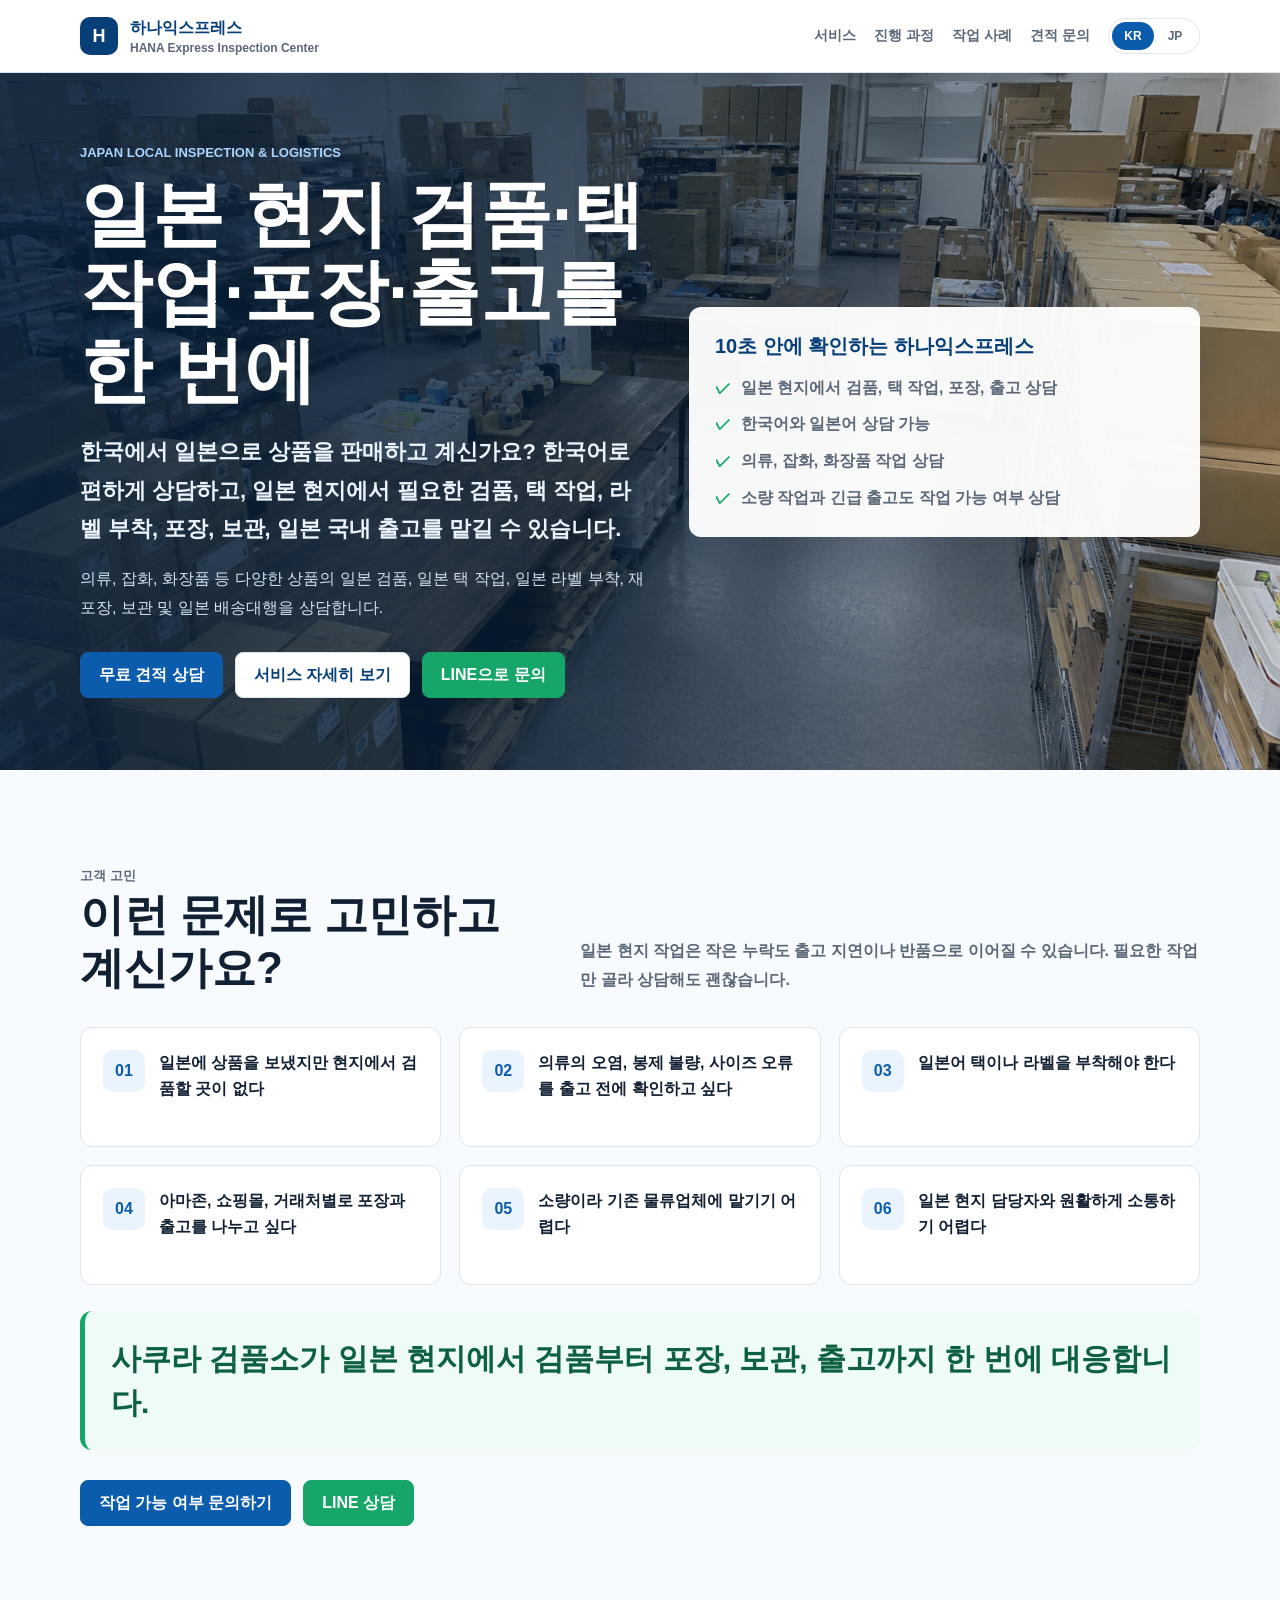
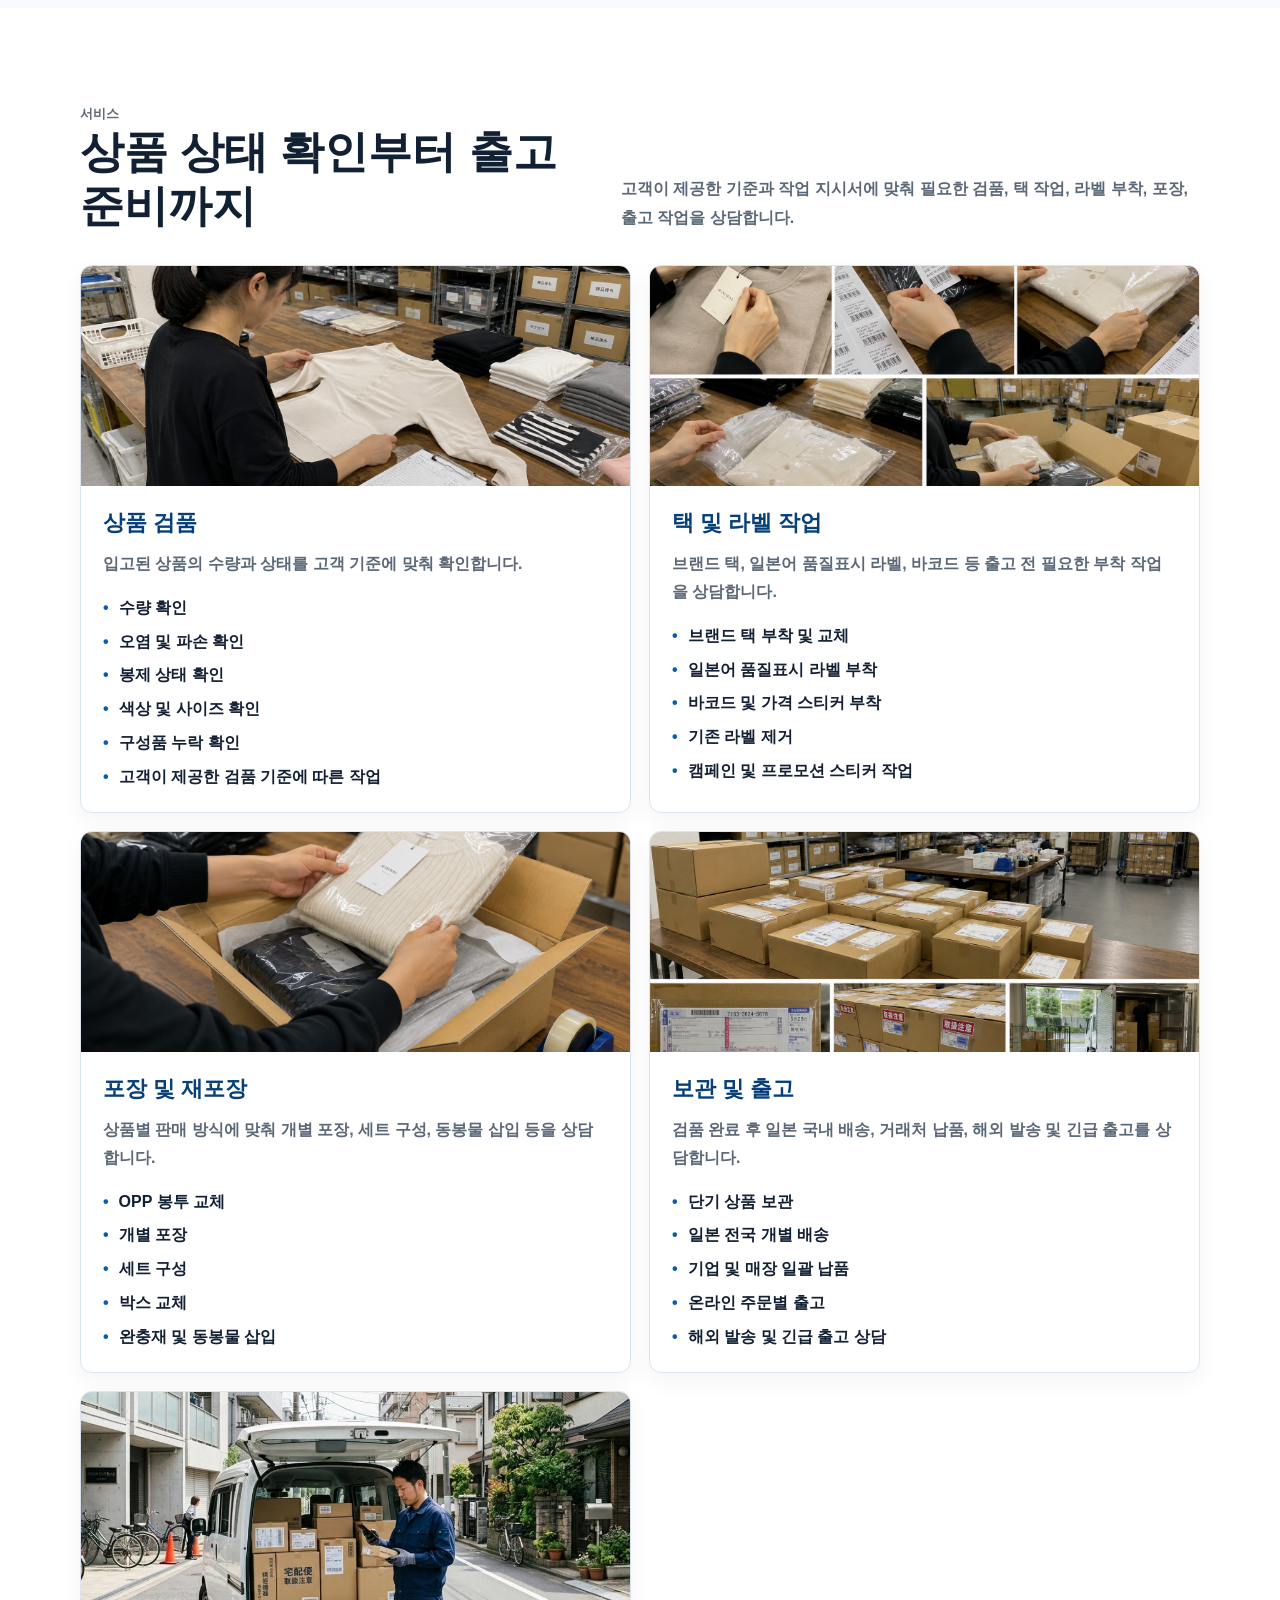
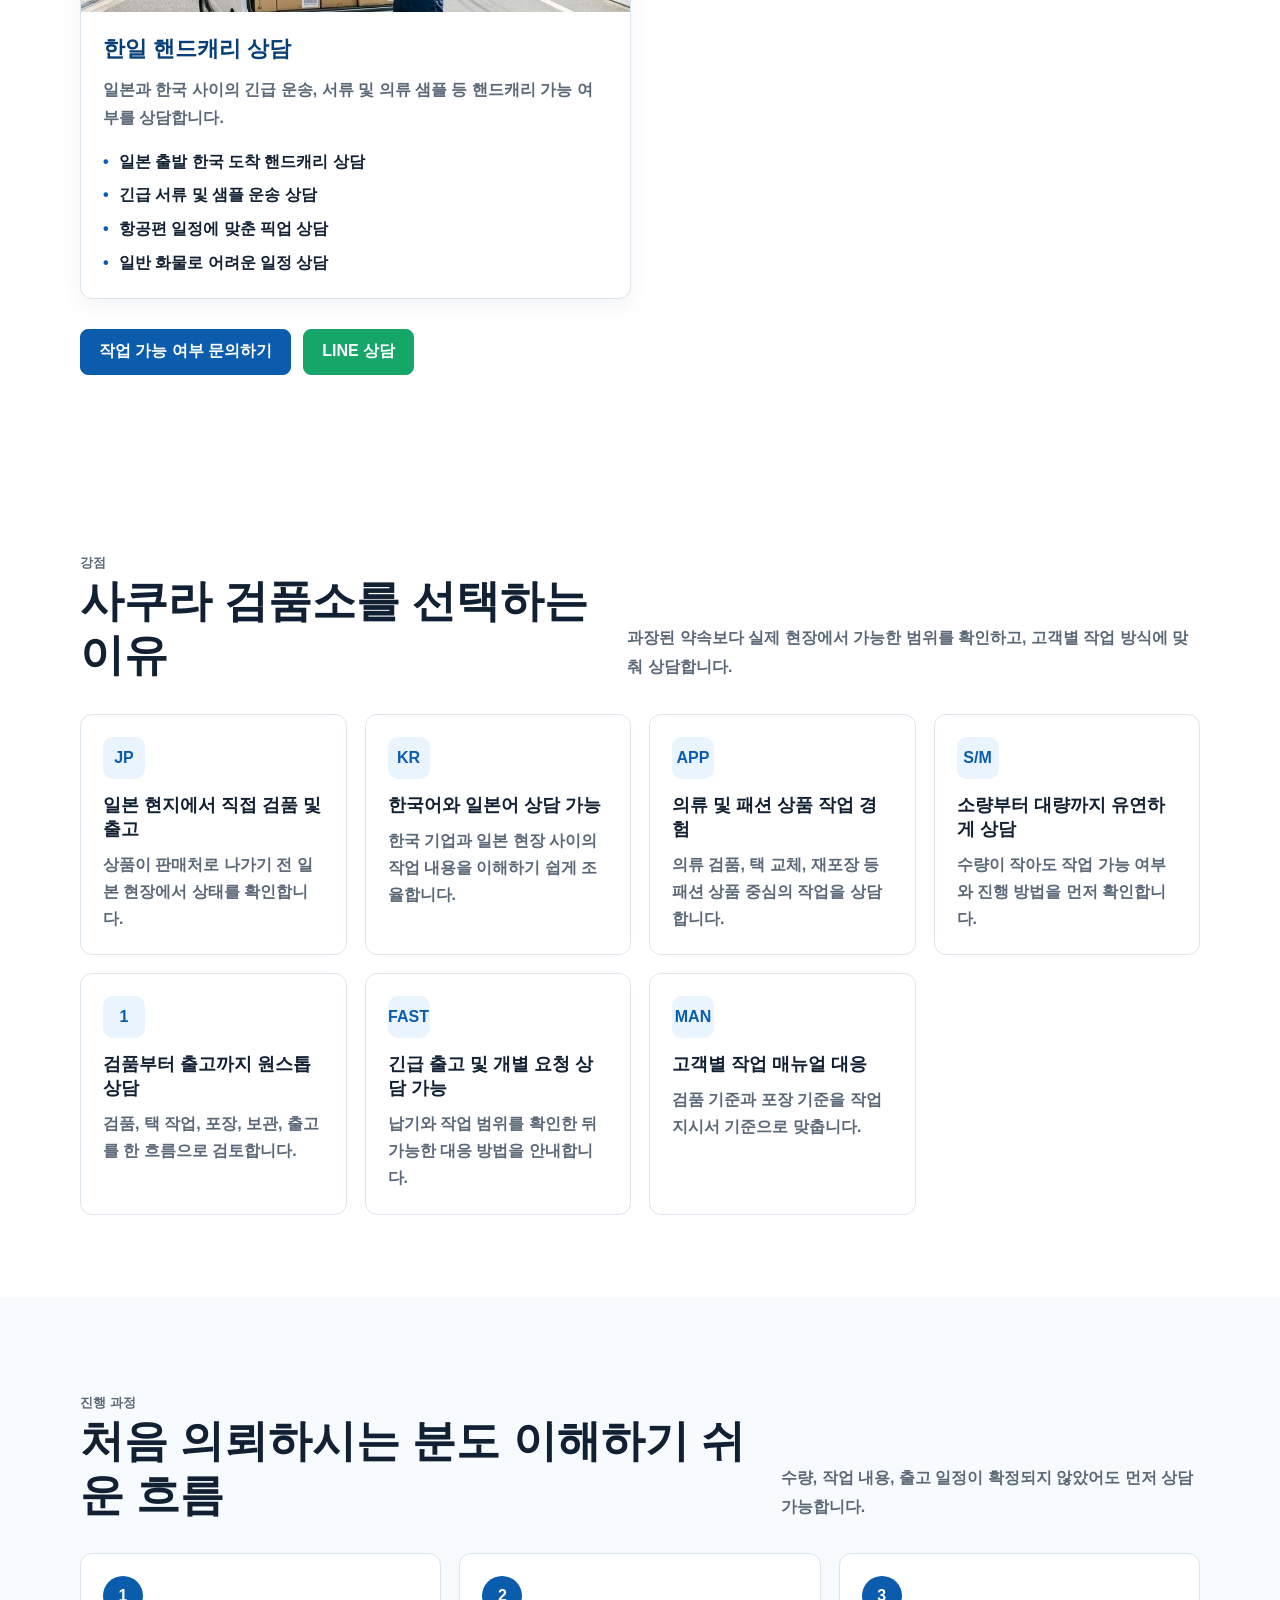
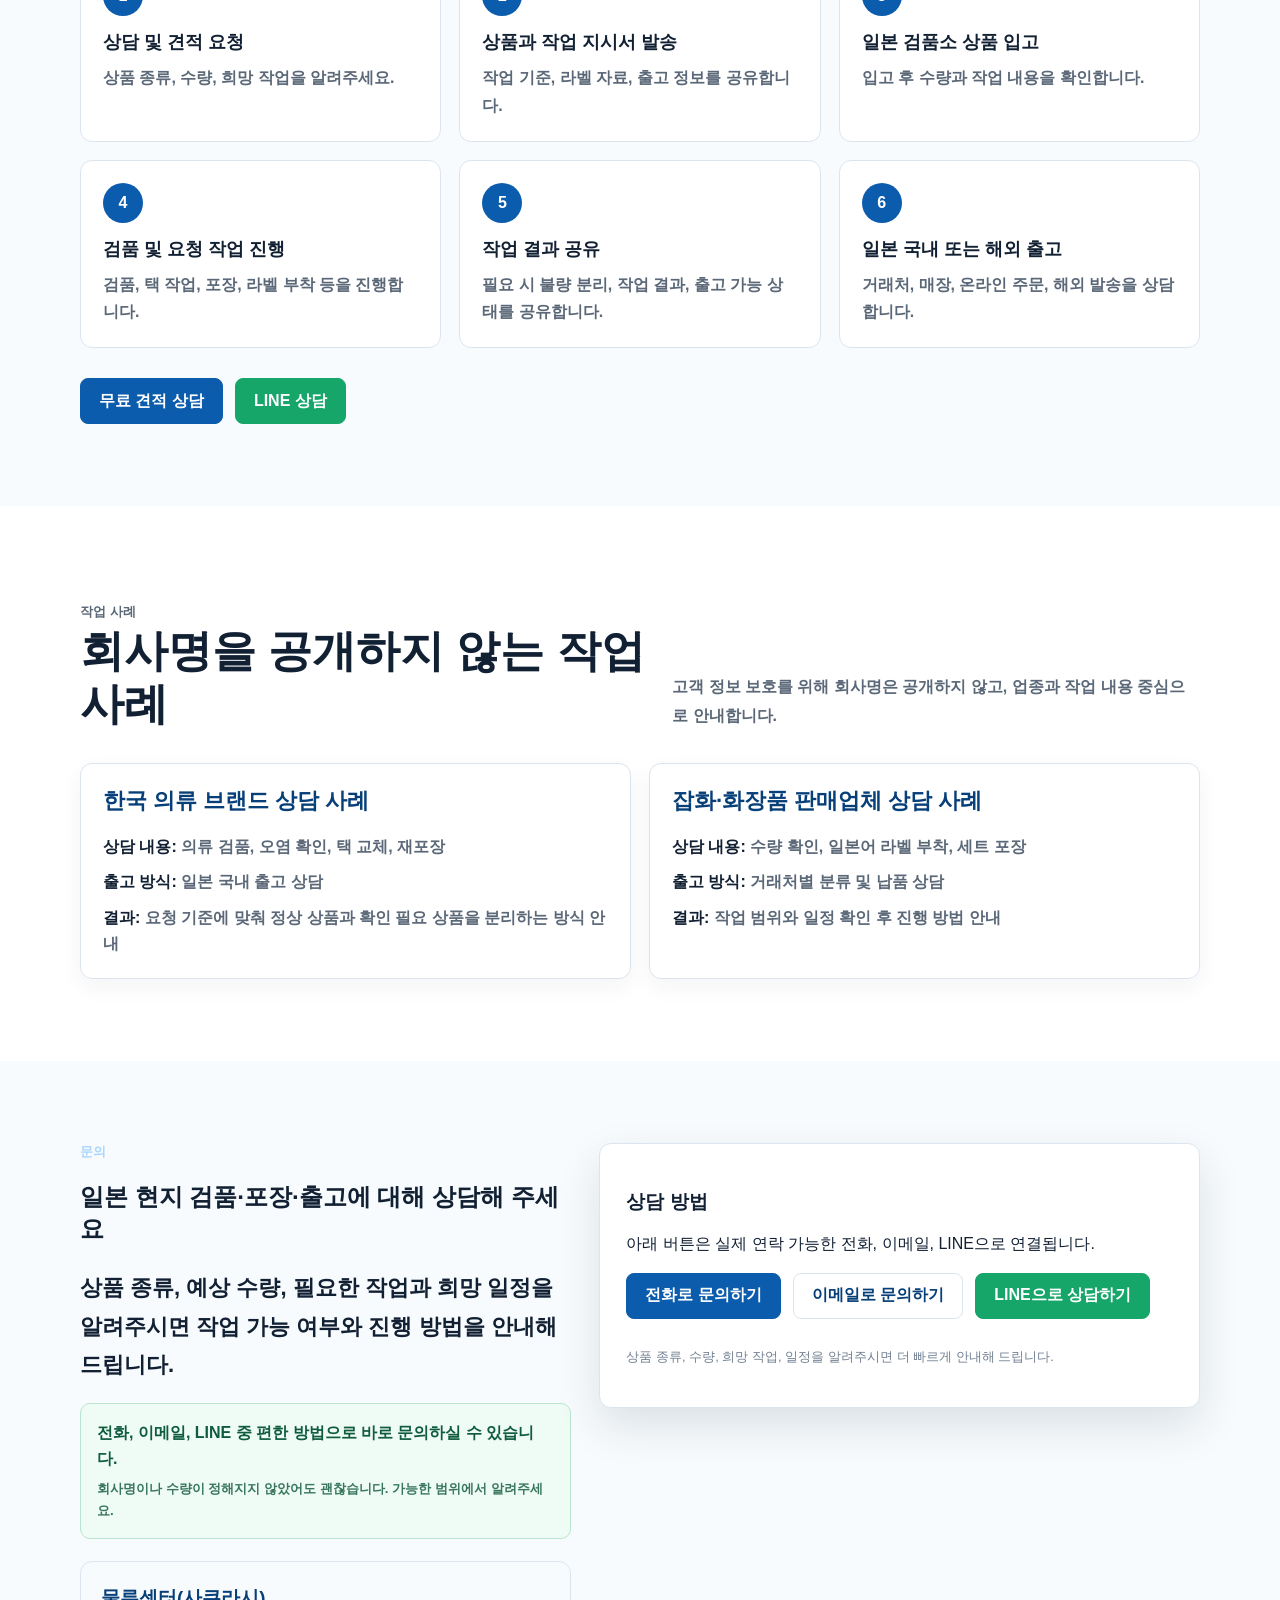
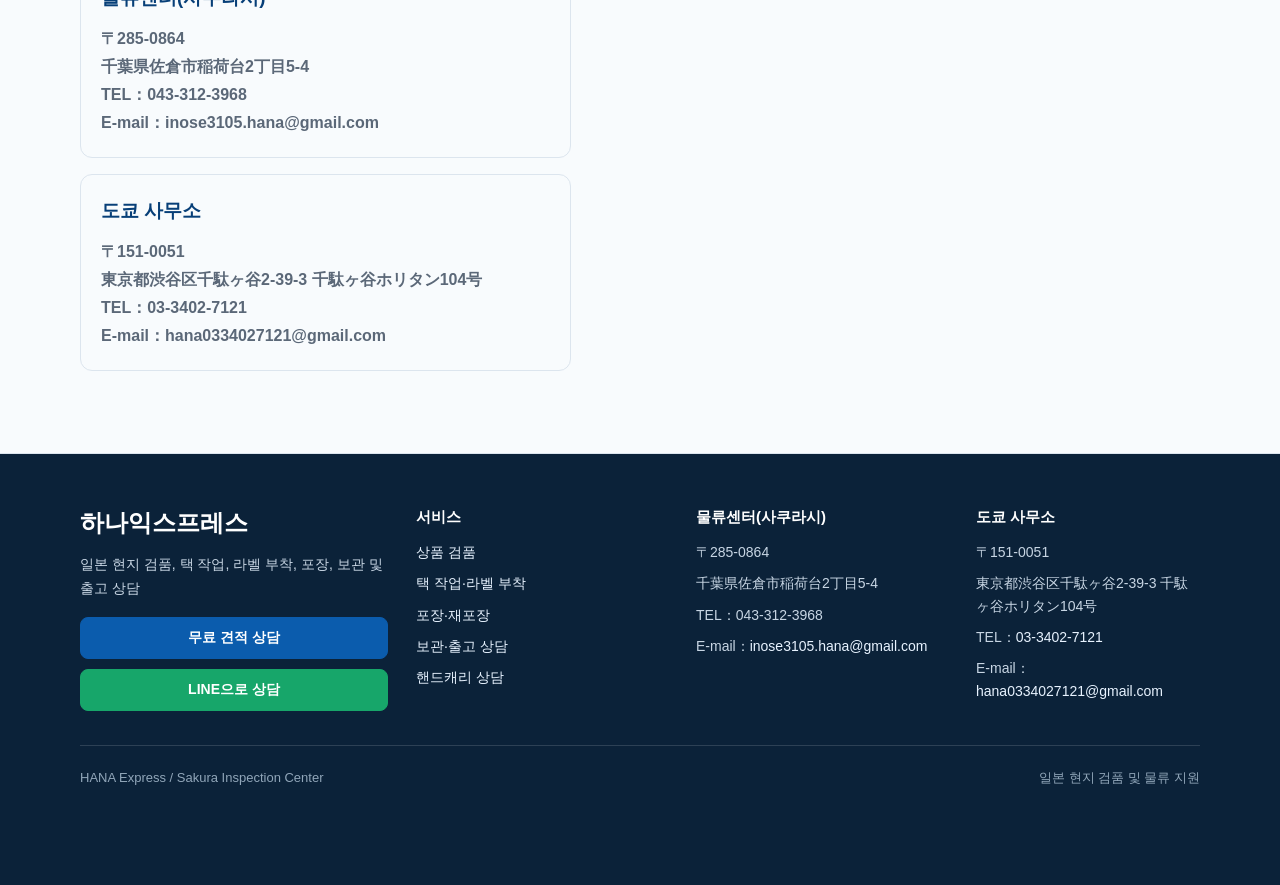
==== ko/index.html @ fc6c81cb "Improve contact links and Korean SEO" ====
<!doctype html>
<html lang="ko">
<head>
  <meta charset="utf-8">
  <meta name="viewport" content="width=device-width, initial-scale=1">
  <title>일본 검품·택 작업·포장·출고대행 | 하나익스프레스</title>
  <meta name="google-site-verification" content="NxbrH-2OeJvjQuz48LJfjK28gFVoB26EaBS8IJUmjXQ">
  <!-- Google tag (gtag.js) -->
  <script async src="https://www.googletagmanager.com/gtag/js?id=G-HQ9LCE28RB"></script>
  <script>
    window.dataLayer = window.dataLayer || [];
    function gtag(){dataLayer.push(arguments);}
    gtag('js', new Date());

    gtag('config', 'G-HQ9LCE28RB');
  </script>
  <meta name="description" content="하나익스프레스는 일본 현지에서 의류, 잡화, 화장품 등의 검품, 택 및 라벨 작업, 재포장, 보관과 일본 국내 출고를 지원합니다. 한국어 상담과 소량 작업도 가능합니다.">
  <meta name="robots" content="index, follow">
  <meta name="format-detection" content="telephone=yes">
  <link rel="canonical" href="https://hana-express.net/ko/">
  <link rel="alternate" hreflang="ja" href="https://hana-express.net/">
  <link rel="alternate" hreflang="ko" href="https://hana-express.net/ko/">
  <link rel="alternate" hreflang="x-default" href="https://hana-express.net/">
  <meta property="og:type" content="website">
  <meta property="og:site_name" content="HANA Express Sakura Inspection Center">
  <meta property="og:locale" content="ko_KR">
  <meta property="og:locale:alternate" content="ja_JP">
  <meta property="og:title" content="일본 검품·택 작업·포장·출고대행 | 하나익스프레스">
  <meta property="og:description" content="하나익스프레스는 일본 현지에서 의류, 잡화, 화장품 등의 검품, 택 및 라벨 작업, 재포장, 보관과 일본 국내 출고를 지원합니다. 한국어 상담과 소량 작업도 가능합니다.">
  <meta property="og:url" content="https://hana-express.net/ko/">
  <meta property="og:image" content="https://hana-express.net/assets/sakura-warehouse.png">
  <meta name="twitter:card" content="summary_large_image">
  <meta name="twitter:title" content="일본 검품·택 작업·포장·출고대행 | 하나익스프레스">
  <meta name="twitter:description" content="하나익스프레스는 일본 현지에서 의류, 잡화, 화장품 등의 검품, 택 및 라벨 작업, 재포장, 보관과 일본 국내 출고를 지원합니다. 한국어 상담과 소량 작업도 가능합니다.">
  <meta name="twitter:image" content="https://hana-express.net/assets/sakura-warehouse.png">
  <script type="application/ld+json">
    {
      "@context": "https://schema.org",
      "@type": "LocalBusiness",
      "name": "HANA Express Sakura Inspection Center",
      "alternateName": ["사쿠라 검품소", "佐倉検品所"],
      "url": "https://hana-express.net/",
      "description": "Japan-based inspection, labeling, packing, storage and shipping support for apparel, goods and cosmetics.",
      "telephone": "+81-43-312-3968",
      "email": "inose3105.hana@gmail.com",
      "address": {
        "@type": "PostalAddress",
        "postalCode": "285-0864",
        "addressRegion": "千葉県",
        "addressLocality": "佐倉市",
        "streetAddress": "稲荷台2丁目5-4",
        "addressCountry": "JP"
      },
      "areaServed": ["Japan", "Korea"],
      "knowsAbout": [
        "일본 검품",
        "일본 의류 검품",
        "일본 물류대행",
        "일본 택 작업",
        "일본 라벨 부착",
        "日本検品",
        "アパレル検品",
        "検品代行",
        "タグ付け",
        "ラベル貼り",
        "梱包代行",
        "出荷代行",
        "韓国企業対応"
      ],
      "department": {
        "@type": "LocalBusiness",
        "name": "HANA Express Tokyo Office",
        "telephone": "+81-3-3402-7121",
        "email": "hana0334027121@gmail.com",
        "address": {
          "@type": "PostalAddress",
          "postalCode": "151-0051",
          "addressRegion": "東京都",
          "addressLocality": "渋谷区",
          "streetAddress": "千駄ヶ谷2-39-3 千駄ヶ谷ホリタン104号",
          "addressCountry": "JP"
        }
      }
    }
  </script>
  <style>
    :root {
      --ink: #122033;
      --sub: #5b6878;
      --muted: #eef3f8;
      --line: #dce5ee;
      --blue: #0b5cad;
      --blue-dark: #073f78;
      --green: #17a66a;
      --orange: #f28a32;
      --paper: #ffffff;
      --soft: #f8fbfd;
      --radius: 12px;
      --shadow: 0 18px 44px rgba(20, 42, 68, .12);
      font-family: "Noto Sans KR", "Noto Sans JP", "Yu Gothic", "Meiryo", Arial, sans-serif;
    }

    * { box-sizing: border-box; }
    html { scroll-behavior: smooth; }
    body {
      margin: 0;
      color: var(--ink);
      background: var(--paper);
      letter-spacing: 0;
    }
    a { color: inherit; text-decoration: none; }
    img { display: block; width: 100%; }
    button, input, textarea, select { font: inherit; }
    .wrap { width: min(1120px, calc(100% - 40px)); margin: 0 auto; }

    .site-header {
      position: sticky;
      top: 0;
      z-index: 20;
      background: rgba(255,255,255,.94);
      border-bottom: 1px solid var(--line);
      backdrop-filter: blur(14px);
    }
    .header-inner {
      min-height: 72px;
      display: flex;
      align-items: center;
      justify-content: space-between;
      gap: 20px;
    }
    .brand {
      display: flex;
      align-items: center;
      gap: 12px;
      font-weight: 900;
      color: var(--blue-dark);
    }
    .brand-mark {
      display: grid;
      place-items: center;
      width: 38px;
      height: 38px;
      border-radius: 10px;
      background: var(--blue-dark);
      color: #fff;
      font-size: 18px;
    }
    .brand small {
      display: block;
      margin-top: 2px;
      color: var(--sub);
      font-size: 12px;
      font-weight: 700;
    }
    .nav {
      display: flex;
      align-items: center;
      gap: 18px;
      color: var(--sub);
      font-size: 14px;
      font-weight: 800;
    }
    .nav a:hover { color: var(--blue); }
    .lang {
      display: flex;
      padding: 3px;
      border: 1px solid var(--line);
      border-radius: 999px;
      background: #fff;
    }
    .lang button {
      min-width: 42px;
      padding: 7px 10px;
      border: 0;
      border-radius: 999px;
      background: transparent;
      color: var(--sub);
      font-size: 12px;
      font-weight: 900;
      cursor: pointer;
    }
    .lang button.active { background: var(--blue); color: #fff; }

    .button {
      display: inline-flex;
      align-items: center;
      justify-content: center;
      min-height: 46px;
      padding: 0 18px;
      border: 1px solid var(--line);
      border-radius: 8px;
      background: #fff;
      color: var(--blue-dark);
      font-weight: 900;
      cursor: pointer;
      transition: transform .15s ease, box-shadow .15s ease, background .15s ease;
    }
    .button:hover { transform: translateY(-1px); box-shadow: 0 10px 24px rgba(10,58,104,.14); }
    .button.primary { background: var(--blue); border-color: var(--blue); color: #fff; }
    .button.green { background: var(--green); border-color: var(--green); color: #fff; }
    .button.orange { background: var(--orange); border-color: var(--orange); color: #fff; }

    .hero {
      background:
        linear-gradient(90deg, rgba(8,32,58,.90), rgba(8,32,58,.70) 48%, rgba(8,32,58,.18)),
        url("/assets/sakura-warehouse.png") center/cover;
      color: #fff;
      min-height: 680px;
      display: grid;
      align-items: center;
      padding: 72px 0;
    }
    .hero-grid {
      display: grid;
      grid-template-columns: 1.05fr .95fr;
      gap: 44px;
      align-items: center;
    }
    .eyebrow {
      margin: 0 0 16px;
      color: #a9d5ff;
      font-size: 13px;
      font-weight: 900;
      text-transform: uppercase;
    }
    h1 {
      margin: 0;
      max-width: 740px;
      font-size: clamp(40px, 6vw, 72px);
      line-height: 1.08;
      letter-spacing: 0;
    }
    .lead {
      max-width: 700px;
      margin: 24px 0 0;
      font-size: clamp(17px, 2vw, 22px);
      line-height: 1.75;
      color: #eaf3fb;
      font-weight: 700;
    }
    .sublead {
      max-width: 720px;
      margin: 16px 0 0;
      color: #d3e2ef;
      line-height: 1.8;
    }
    .cta-row { display: flex; flex-wrap: wrap; gap: 12px; margin-top: 30px; }
    .hero-note {
      background: rgba(255,255,255,.96);
      color: var(--ink);
      border-radius: var(--radius);
      padding: 26px;
      box-shadow: var(--shadow);
    }
    .hero-note strong { display: block; margin-bottom: 16px; color: var(--blue-dark); font-size: 20px; }
    .hero-note ul { display: grid; gap: 12px; margin: 0; padding: 0; list-style: none; }
    .hero-note li { display: flex; gap: 10px; line-height: 1.55; color: var(--sub); font-weight: 800; }
    .hero-note li::before { content: "✓"; color: var(--green); font-weight: 900; }

    section { padding: 82px 0; }
    section.soft { background: var(--soft); }
    .section-head {
      display: flex;
      align-items: end;
      justify-content: space-between;
      gap: 24px;
      margin-bottom: 32px;
    }
    .section-head h2 {
      margin: 0;
      font-size: clamp(28px, 4vw, 44px);
      line-height: 1.22;
    }
    .section-head p {
      max-width: 620px;
      margin: 12px 0 0;
      color: var(--sub);
      line-height: 1.8;
      font-weight: 700;
    }

    .grid { display: grid; gap: 18px; }
    .grid.two { grid-template-columns: repeat(2, minmax(0, 1fr)); }
    .grid.three { grid-template-columns: repeat(3, minmax(0, 1fr)); }
    .grid.four { grid-template-columns: repeat(4, minmax(0, 1fr)); }
    .card {
      border: 1px solid var(--line);
      border-radius: var(--radius);
      background: #fff;
      box-shadow: 0 8px 22px rgba(20,42,68,.05);
      overflow: hidden;
    }
    .card-body { padding: 22px; }
    .card h3 { margin: 0 0 12px; font-size: 22px; color: var(--blue-dark); }
    .card p { margin: 0; color: var(--sub); line-height: 1.75; font-weight: 700; }
    .check-list { display: grid; gap: 9px; margin: 18px 0 0; padding: 0; list-style: none; }
    .check-list li { display: flex; gap: 10px; color: var(--ink); line-height: 1.55; font-weight: 750; }
    .check-list li::before { content: "•"; color: var(--blue); font-weight: 900; }
    .service-img, .photo-img {
      height: 220px;
      object-fit: cover;
      background: var(--muted);
    }
    .problem-card {
      display: flex;
      gap: 14px;
      align-items: flex-start;
      min-height: 120px;
      padding: 22px;
      border: 1px solid var(--line);
      border-radius: var(--radius);
      background: #fff;
    }
    .icon {
      display: grid;
      place-items: center;
      flex: 0 0 auto;
      width: 42px;
      height: 42px;
      border-radius: 10px;
      background: #eaf4ff;
      color: var(--blue);
      font-weight: 900;
    }
    .problem-card p { margin: 0; line-height: 1.65; color: var(--ink); font-weight: 850; }
    .emphasis {
      margin-top: 26px;
      padding: 26px;
      border-left: 5px solid var(--green);
      border-radius: var(--radius);
      background: #eefbf6;
      color: #0d6040;
      font-size: clamp(20px, 3vw, 30px);
      line-height: 1.45;
      font-weight: 900;
    }
    .reason-card, .step-card {
      padding: 22px;
      border: 1px solid var(--line);
      border-radius: var(--radius);
      background: #fff;
    }
    .reason-card strong, .step-card strong { display: block; margin-top: 14px; font-size: 18px; color: var(--ink); }
    .reason-card p, .step-card p { margin: 10px 0 0; color: var(--sub); line-height: 1.7; font-weight: 700; }
    .step-number {
      display: grid;
      place-items: center;
      width: 40px;
      height: 40px;
      border-radius: 50%;
      background: var(--blue);
      color: #fff;
      font-weight: 900;
    }
    .case-meta {
      display: grid;
      gap: 10px;
      margin: 18px 0 0;
      padding: 0;
      list-style: none;
      color: var(--sub);
      line-height: 1.6;
      font-weight: 750;
    }
    .case-meta b { color: var(--ink); }

    .quote-layout {
      display: grid;
      grid-template-columns: .9fr 1.1fr;
      gap: 28px;
      align-items: start;
    }
    .contact-card {
      padding: 26px;
      border: 1px solid var(--line);
      border-radius: var(--radius);
      background: #fff;
      box-shadow: var(--shadow);
    }
    .contact-actions { display: flex; flex-wrap: wrap; gap: 12px; margin-top: 18px; }
    .send-notice {
      margin: 18px 0 0;
      padding: 16px;
      border: 1px solid #b9e6d0;
      border-radius: 10px;
      background: #effbf5;
      color: #0f5c3f;
      line-height: 1.65;
      font-weight: 800;
    }
    .send-notice small {
      display: block;
      margin-top: 6px;
      color: #39765e;
      font-weight: 700;
    }
    .contact-list {
      display: grid;
      gap: 16px;
      margin-top: 22px;
    }
    .contact-box {
      padding: 20px;
      border: 1px solid var(--line);
      border-radius: var(--radius);
      background: var(--soft);
      line-height: 1.75;
    }
    .contact-box h3 { margin: 0 0 10px; color: var(--blue-dark); }
    .contact-box p { margin: 0; color: var(--sub); font-weight: 700; }
    .seo-line {
      margin-top: 26px;
      color: #718092;
      font-size: 13px;
      line-height: 1.8;
    }

    .footer {
      padding: 54px 0 96px;
      border-top: 1px solid var(--line);
      background: #0b2239;
      color: #c8d6e4;
      font-size: 14px;
    }
    .footer-grid {
      display: grid;
      grid-template-columns: 1.1fr .9fr .9fr .8fr;
      gap: 28px;
      align-items: start;
    }
    .footer h2,
    .footer h3 {
      margin: 0 0 14px;
      color: #fff;
      letter-spacing: 0;
    }
    .footer h2 {
      font-size: 24px;
      line-height: 1.25;
    }
    .footer h3 {
      font-size: 15px;
    }
    .footer p {
      margin: 0;
      line-height: 1.75;
    }
    .footer a {
      color: #e8f3ff;
      text-decoration: none;
    }
    .footer a:hover { text-decoration: underline; }
    .footer-links,
    .footer-list {
      display: grid;
      gap: 9px;
      margin: 0;
      padding: 0;
      list-style: none;
      line-height: 1.6;
    }
    .footer-list li {
      color: #c8d6e4;
    }
    .footer-actions {
      display: grid;
      gap: 10px;
      margin-top: 16px;
    }
    .footer-actions .button {
      width: 100%;
      min-height: 42px;
      box-shadow: none;
    }
    .footer-bottom {
      display: flex;
      justify-content: space-between;
      gap: 20px;
      margin-top: 34px;
      padding-top: 22px;
      border-top: 1px solid rgba(255,255,255,.14);
      color: #91a6b9;
      font-size: 13px;
      line-height: 1.6;
    }
    .mobile-cta {
      position: fixed;
      left: 0;
      right: 0;
      bottom: 0;
      z-index: 30;
      display: none;
      gap: 8px;
      padding: 10px 14px;
      background: rgba(255,255,255,.96);
      border-top: 1px solid var(--line);
      backdrop-filter: blur(12px);
    }
    .mobile-cta .button { flex: 1; min-height: 44px; }

    @media (max-width: 920px) {
      .nav a { display: none; }
      .hero { min-height: auto; padding: 58px 0; }
      .hero-grid, .quote-layout { grid-template-columns: 1fr; }
      .grid.two, .grid.three, .grid.four { grid-template-columns: 1fr 1fr; }
      .section-head { display: block; }
      .footer-grid { grid-template-columns: 1fr 1fr; }
    }
    @media (max-width: 640px) {
      .wrap { width: min(100% - 28px, 1120px); }
      .header-inner { min-height: 64px; }
      .brand small { display: none; }
      .hero { padding: 46px 0 50px; }
      h1 {
        font-size: clamp(34px, 9.2vw, 38px);
        line-height: 1.14;
        text-wrap: balance;
      }
      .hero .lead { margin-top: 20px; font-size: 17px; line-height: 1.65; }
      .hero .sublead { margin-top: 14px; line-height: 1.7; }
      .hero .cta-row { margin-top: 24px; }
      .grid.two, .grid.three, .grid.four { grid-template-columns: 1fr; }
      section { padding: 58px 0; }
      .service-img, .photo-img { height: 190px; }
      .mobile-cta { display: flex; }
      .footer { padding-bottom: 98px; }
      .footer-grid { grid-template-columns: 1fr; }
      .footer-bottom { display: block; }
      .footer-bottom span { display: block; margin-top: 8px; }
    }
  </style>
</head>
<body>
  <header class="site-header">
    <div class="wrap header-inner">
      <a class="brand" href="#top" aria-label="home">
        <span class="brand-mark">H</span>
        <span><span data-i18n="brand.name">佐倉検品所</span><small>HANA Express Inspection Center</small></span>
      </a>
      <nav class="nav" aria-label="main navigation">
        <a href="#service" data-i18n="nav.service">サービス</a>
        <a href="#process" data-i18n="nav.process">ご利用の流れ</a>
        <a href="#cases" data-i18n="nav.cases">作業事例</a>
        <a href="#quote" data-i18n="nav.quote">見積り相談</a>
        <div class="lang" aria-label="language selector">
          <button type="button" data-lang="ko">KR</button>
          <button type="button" class="active" data-lang="ja">JP</button>
        </div>
      </nav>
    </div>
  </header>

  <main id="top">
    <section class="hero">
      <div class="wrap hero-grid">
        <div>
          <p class="eyebrow">Japan Local Inspection & Logistics</p>
          <h1 data-i18n="hero.title">法人向け検品・梱包・出荷代行サービス</h1>
          <p class="lead" data-i18n="hero.lead">検品・タグ付け・梱包作業を、必要な時だけ外部委託</p>
          <p class="sublead" data-i18n="hero.sub">アパレル、雑貨、化粧品などの検品、タグ付け、ラベル貼り、セット組み、再梱包、保管、出荷まで一括で対応します。小ロット、スポット案件、繁忙期のみのご依頼もご相談ください。</p>
          <div class="cta-row">
            <a class="button primary" href="#quote" data-i18n="cta.quote">무료 견적 상담</a>
            <a class="button" href="#service" data-i18n="cta.service">서비스 자세히 보기</a>
            <a class="button green" href="https://line.me/ti/p/CfdlTBG7Zn" target="_blank" rel="noopener" data-i18n="cta.line">LINE으로 문의</a>
          </div>
        </div>
        <aside class="hero-note">
          <strong data-i18n="hero.summaryTitle">10초 안에 확인하는 사쿠라 검품소</strong>
          <ul id="summaryList"></ul>
        </aside>
      </div>
    </section>

    <section class="soft" id="problems">
      <div class="wrap">
        <div class="section-head">
          <div>
            <p class="eyebrow" data-i18n="problems.eyebrow">고객 고민</p>
            <h2 data-i18n="problems.title">이런 문제로 고민하고 계신가요?</h2>
          </div>
          <p data-i18n="problems.desc">일본 현지 작업은 작은 누락도 출고 지연이나 반품으로 이어질 수 있습니다. 필요한 작업만 골라 상담해도 괜찮습니다.</p>
        </div>
        <div class="grid three" id="problemGrid"></div>
        <div class="emphasis" data-i18n="problems.emphasis">사쿠라 검품소가 일본 현지에서 검품부터 포장, 보관, 출고까지 한 번에 대응합니다.</div>
        <div class="cta-row">
          <a class="button primary" href="#quote" data-i18n="cta.possibility">작업 가능 여부 문의하기</a>
          <a class="button green" href="https://line.me/ti/p/CfdlTBG7Zn" target="_blank" rel="noopener" data-i18n="cta.lineShort">LINE 상담</a>
        </div>
      </div>
    </section>

    <section id="service">
      <div class="wrap">
        <div class="section-head">
          <div>
            <p class="eyebrow" data-i18n="services.eyebrow">서비스</p>
            <h2 data-i18n="services.title">상품 상태 확인부터 출고 준비까지</h2>
          </div>
          <p data-i18n="services.desc">고객이 제공한 기준과 작업 지시서에 맞춰 필요한 검품, 택 작업, 라벨 부착, 포장, 출고 작업을 상담합니다.</p>
        </div>
        <div class="grid two" id="serviceGrid"></div>
        <div class="cta-row">
          <a class="button primary" href="#quote" data-i18n="cta.possibility">作業可否を相談</a>
          <a class="button green" href="https://line.me/ti/p/CfdlTBG7Zn" target="_blank" rel="noopener" data-i18n="cta.lineShort">LINE相談</a>
        </div>
      </div>
    </section>

    <section id="reasons">
      <div class="wrap">
        <div class="section-head">
          <div>
            <p class="eyebrow" data-i18n="reasons.eyebrow">강점</p>
            <h2 data-i18n="reasons.title">사쿠라 검품소를 선택하는 이유</h2>
          </div>
          <p data-i18n="reasons.desc">과장된 약속보다 실제 현장에서 가능한 범위를 확인하고, 고객별 작업 방식에 맞춰 상담합니다.</p>
        </div>
        <div class="grid four" id="reasonGrid"></div>
      </div>
    </section>

    <section class="soft" id="process">
      <div class="wrap">
        <div class="section-head">
          <div>
            <p class="eyebrow" data-i18n="process.eyebrow">진행 과정</p>
            <h2 data-i18n="process.title">처음 의뢰하시는 분도 이해하기 쉬운 흐름</h2>
          </div>
          <p data-i18n="process.desc">수량, 작업 내용, 출고 일정이 확정되지 않았어도 먼저 상담 가능합니다.</p>
        </div>
        <div class="grid three" id="processGrid"></div>
        <div class="cta-row">
          <a class="button primary" href="#quote" data-i18n="cta.quote">無料見積り相談</a>
          <a class="button green" href="https://line.me/ti/p/CfdlTBG7Zn" target="_blank" rel="noopener" data-i18n="cta.lineShort">LINE相談</a>
        </div>
      </div>
    </section>

    <section id="cases">
      <div class="wrap">
        <div class="section-head">
          <div>
            <p class="eyebrow" data-i18n="cases.eyebrow">작업 사례</p>
            <h2 data-i18n="cases.title">회사명을 공개하지 않는 작업 사례</h2>
          </div>
          <p data-i18n="cases.desc">고객 정보 보호를 위해 회사명은 공개하지 않고, 업종과 작업 내용 중심으로 안내합니다.</p>
        </div>
        <div class="grid two" id="caseGrid"></div>
      </div>
    </section>

    <section class="soft" id="quote">
      <div class="wrap quote-layout">
        <div>
          <p class="eyebrow" data-i18n="quote.eyebrow">お問い合わせ</p>
          <h2 data-i18n="quote.title">検品・梱包・出荷作業についてご相談ください</h2>
          <p class="lead" style="color: var(--ink);" data-i18n="quote.desc">商品カテゴリー、数量、ご希望の作業内容、納期をお知らせいただけましたら、対応可否と進め方をご案内いたします。</p>
          <div class="send-notice">
            <span data-i18n="quote.receive">LINE、メール、電話から直接ご相談いただけます。</span>
            <small data-i18n="quote.mailNote">会社名や数量が未定の場合も、わかる範囲でお知らせください。</small>
          </div>
          <div class="contact-list">
            <div class="contact-box">
              <h3 data-i18n="contact.centerTitle">物流センター（佐倉市）</h3>
              <p>〒285-0864<br>千葉県佐倉市稲荷台2丁目5-4<br>TEL：043-312-3968<br>E-mail：<a href="mailto:inose3105.hana@gmail.com">inose3105.hana@gmail.com</a></p>
            </div>
            <div class="contact-box">
              <h3 data-i18n="contact.tokyoTitle">東京事務所</h3>
              <p>〒151-0051<br>東京都渋谷区千駄ヶ谷2-39-3 千駄ヶ谷ホリタン104号<br>TEL：<a href="tel:+81334027121">03-3402-7121</a><br>E-mail：<a href="mailto:hana0334027121@gmail.com">hana0334027121@gmail.com</a></p>
            </div>
          </div>
        </div>
        <aside class="contact-card inquiry-card">
          <h3 data-i18n="inquiry.title">ご相談方法</h3>
          <p data-i18n="inquiry.desc">以下のボタンは、実際に利用できる電話、メール、LINEにつながります。</p>
          <div class="contact-actions">
            <a class="button primary" href="tel:+81334027121" data-i18n="inquiry.phone">電話で相談する</a>
            <a class="button" href="mailto:hana0334027121@gmail.com?subject=%E3%83%8F%E3%83%8A%E3%82%A8%E3%82%AF%E3%82%B9%E3%83%97%E3%83%AC%E3%82%B9%20%E6%A4%9C%E5%93%81%E3%83%BB%E6%A2%B1%E5%8C%85%E3%83%BB%E5%87%BA%E8%8D%B7%E7%9B%B8%E8%AB%87" data-i18n="inquiry.email" data-contact="email">メールで相談する</a>
            <a class="button green" href="https://line.me/ti/p/CfdlTBG7Zn" target="_blank" rel="noopener" data-i18n="cta.lineConsult">LINEで相談する</a>
          </div>
          <p class="seo-line" data-i18n="inquiry.note">商品カテゴリー、数量、希望作業、納期がわかる範囲でご連絡ください。</p>
        </aside>
      </div>
    </section>

    <section id="news" hidden>
      <div class="wrap">
        <div class="section-head">
          <div>
            <p class="eyebrow" data-i18n="news.eyebrow">お知らせ</p>
            <h2 data-i18n="news.title">検品・物流に関するお知らせ</h2>
          </div>
          <p data-i18n="news.desc">検品、タグ付け、梱包、出荷に関する情報や、現場の取り組みをご紹介します。</p>
        </div>
        <div class="grid three" id="newsGrid"></div>
      </div>
    </section>
  </main>

  <div class="mobile-cta">
    <a class="button primary" href="tel:+81334027121" data-i18n="cta.quoteMobile">電話相談</a>
    <a class="button green" href="https://line.me/ti/p/CfdlTBG7Zn" target="_blank" rel="noopener" data-i18n="cta.lineMobile">LINE相談</a>
  </div>

  <footer class="footer">
    <div class="wrap">
      <div class="footer-grid">
        <div>
          <h2 data-i18n="footer.brand">佐倉検品所</h2>
          <p data-i18n="footer.text">日本国内の検品、タグ付け、ラベル貼り、梱包、保管、出荷相談</p>
          <div class="footer-actions">
            <a class="button primary" href="#quote" data-i18n="footer.quote">無料見積り相談</a>
            <a class="button green" href="https://line.me/ti/p/CfdlTBG7Zn" target="_blank" rel="noopener" data-i18n="footer.line">LINEで相談</a>
          </div>
        </div>
        <div>
          <h3 data-i18n="footer.serviceTitle">サービス</h3>
          <ul class="footer-links">
            <li><a href="#service" data-i18n="footer.service1">商品検品</a></li>
            <li><a href="#service" data-i18n="footer.service2">タグ付け・ラベル貼り</a></li>
            <li><a href="#service" data-i18n="footer.service3">梱包・再梱包</a></li>
            <li><a href="#service" data-i18n="footer.service4">保管・出荷相談</a></li>
            <li><a href="#service" data-i18n="footer.service5">ハンドキャリー相談</a></li>
          </ul>
        </div>
        <div>
          <h3 data-i18n="footer.centerTitle">物流センター（佐倉市）</h3>
          <ul class="footer-list">
            <li>〒285-0864</li>
            <li>千葉県佐倉市稲荷台2丁目5-4</li>
            <li>TEL：043-312-3968</li>
            <li>E-mail：<a href="mailto:inose3105.hana@gmail.com">inose3105.hana@gmail.com</a></li>
          </ul>
        </div>
        <div>
          <h3 data-i18n="footer.tokyoTitle">東京事務所</h3>
          <ul class="footer-list">
            <li>〒151-0051</li>
            <li>東京都渋谷区千駄ヶ谷2-39-3 千駄ヶ谷ホリタン104号</li>
            <li>TEL：<a href="tel:+81334027121">03-3402-7121</a></li>
            <li>E-mail：<a href="mailto:hana0334027121@gmail.com">hana0334027121@gmail.com</a></li>
          </ul>
        </div>
      </div>
      <div class="footer-bottom">
        <span>HANA Express / Sakura Inspection Center</span>
        <span data-i18n="footer.area">Japan local inspection and logistics support</span>
      </div>
    </div>
  </footer>

  <script>
    const lineUrl = "https://line.me/ti/p/CfdlTBG7Zn";
    const text = {
      ko: {
        meta: {
          title: "일본 검품·택 작업·포장·출고대행 | 하나익스프레스",
          description: "하나익스프레스는 일본 현지에서 의류, 잡화, 화장품 등의 검품, 택 및 라벨 작업, 재포장, 보관과 일본 국내 출고를 지원합니다. 한국어 상담과 소량 작업도 가능합니다."
        },
        mailSubject: "하나익스프레스 일본 검품·포장·출고 상담",
        labels: {},
        i18n: {
          "brand.name": "하나익스프레스",
          "nav.service": "서비스",
          "nav.process": "진행 과정",
          "nav.cases": "작업 사례",
          "nav.quote": "견적 문의",
          "hero.title": "일본 현지 검품·택 작업·포장·출고를 한 번에",
          "hero.lead": "한국에서 일본으로 상품을 판매하고 계신가요? 한국어로 편하게 상담하고, 일본 현지에서 필요한 검품, 택 작업, 라벨 부착, 포장, 보관, 일본 국내 출고를 맡길 수 있습니다.",
          "hero.sub": "의류, 잡화, 화장품 등 다양한 상품의 일본 검품, 일본 택 작업, 일본 라벨 부착, 재포장, 보관 및 일본 배송대행을 상담합니다.",
          "hero.summaryTitle": "10초 안에 확인하는 하나익스프레스",
          "cta.quote": "무료 견적 상담",
          "cta.service": "서비스 자세히 보기",
          "cta.line": "LINE으로 문의",
          "cta.possibility": "작업 가능 여부 문의하기",
          "cta.lineShort": "LINE 상담",
          "cta.lineConsult": "LINE으로 상담하기",
          "cta.quoteMobile": "전화 문의",
          "cta.lineMobile": "LINE 상담",
          "problems.eyebrow": "고객 고민",
          "problems.title": "이런 문제로 고민하고 계신가요?",
          "problems.desc": "일본 현지 작업은 작은 누락도 출고 지연이나 반품으로 이어질 수 있습니다. 필요한 작업만 골라 상담해도 괜찮습니다.",
          "problems.emphasis": "사쿠라 검품소가 일본 현지에서 검품부터 포장, 보관, 출고까지 한 번에 대응합니다.",
          "services.eyebrow": "서비스",
          "services.title": "상품 상태 확인부터 출고 준비까지",
          "services.desc": "고객이 제공한 기준과 작업 지시서에 맞춰 필요한 검품, 택 작업, 라벨 부착, 포장, 출고 작업을 상담합니다.",
          "reasons.eyebrow": "강점",
          "reasons.title": "사쿠라 검품소를 선택하는 이유",
          "reasons.desc": "과장된 약속보다 실제 현장에서 가능한 범위를 확인하고, 고객별 작업 방식에 맞춰 상담합니다.",
          "process.eyebrow": "진행 과정",
          "process.title": "처음 의뢰하시는 분도 이해하기 쉬운 흐름",
          "process.desc": "수량, 작업 내용, 출고 일정이 확정되지 않았어도 먼저 상담 가능합니다.",
          "cases.eyebrow": "작업 사례",
          "cases.title": "회사명을 공개하지 않는 작업 사례",
          "cases.desc": "고객 정보 보호를 위해 회사명은 공개하지 않고, 업종과 작업 내용 중심으로 안내합니다.",
          "quote.eyebrow": "문의",
          "quote.title": "일본 현지 검품·포장·출고에 대해 상담해 주세요",
          "quote.desc": "상품 종류, 예상 수량, 필요한 작업과 희망 일정을 알려주시면 작업 가능 여부와 진행 방법을 안내해 드립니다.",
          "quote.receive": "전화, 이메일, LINE 중 편한 방법으로 바로 문의하실 수 있습니다.",
          "quote.mailNote": "회사명이나 수량이 정해지지 않았어도 괜찮습니다. 가능한 범위에서 알려주세요.",
          "inquiry.title": "상담 방법",
          "inquiry.desc": "아래 버튼은 실제 연락 가능한 전화, 이메일, LINE으로 연결됩니다.",
          "inquiry.email": "이메일로 문의하기",
          "inquiry.phone": "전화로 문의하기",
          "inquiry.note": "상품 종류, 수량, 희망 작업, 일정을 알려주시면 더 빠르게 안내해 드립니다.",
          "contact.centerTitle": "물류센터(사쿠라시)",
          "contact.tokyoTitle": "도쿄 사무소",
          "news.eyebrow": "소식",
          "news.title": "검품·물류 정보와 작업 소식",
          "news.desc": "일본 현지 검품, 포장, 라벨 작업 및 출고와 관련된 유용한 정보와 작업 소식을 전해드립니다.",
          "footer.brand": "하나익스프레스",
          "footer.text": "일본 현지 검품, 택 작업, 라벨 부착, 포장, 보관 및 출고 상담",
          "footer.quote": "무료 견적 상담",
          "footer.line": "LINE으로 상담",
          "footer.serviceTitle": "서비스",
          "footer.service1": "상품 검품",
          "footer.service2": "택 작업·라벨 부착",
          "footer.service3": "포장·재포장",
          "footer.service4": "보관·출고 상담",
          "footer.service5": "핸드캐리 상담",
          "footer.centerTitle": "물류센터(사쿠라시)",
          "footer.tokyoTitle": "도쿄 사무소",
          "footer.area": "일본 현지 검품 및 물류 지원"
        },
        summary: [
          "일본 현지에서 검품, 택 작업, 포장, 출고 상담",
          "한국어와 일본어 상담 가능",
          "의류, 잡화, 화장품 작업 상담",
          "소량 작업과 긴급 출고도 작업 가능 여부 상담"
        ],
        problems: [
          "일본에 상품을 보냈지만 현지에서 검품할 곳이 없다",
          "의류의 오염, 봉제 불량, 사이즈 오류를 출고 전에 확인하고 싶다",
          "일본어 택이나 라벨을 부착해야 한다",
          "아마존, 쇼핑몰, 거래처별로 포장과 출고를 나누고 싶다",
          "소량이라 기존 물류업체에 맡기기 어렵다",
          "일본 현지 담당자와 원활하게 소통하기 어렵다"
        ],
        services: [
          {
            title: "상품 검품",
            image: "/assets/sakura-inspection.png",
            alt: "사쿠라 검품소의 의류 검품 작업 사진",
            desc: "입고된 상품의 수량과 상태를 고객 기준에 맞춰 확인합니다.",
            items: ["수량 확인", "오염 및 파손 확인", "봉제 상태 확인", "색상 및 사이즈 확인", "구성품 누락 확인", "고객이 제공한 검품 기준에 따른 작업"]
          },
          {
            title: "택 및 라벨 작업",
            image: "/assets/sakura-tag-packing.png",
            alt: "사쿠라 검품소의 택 작업 및 라벨 부착 사진",
            desc: "브랜드 택, 일본어 품질표시 라벨, 바코드 등 출고 전 필요한 부착 작업을 상담합니다.",
            items: ["브랜드 택 부착 및 교체", "일본어 품질표시 라벨 부착", "바코드 및 가격 스티커 부착", "기존 라벨 제거", "캠페인 및 프로모션 스티커 작업"]
          },
          {
            title: "포장 및 재포장",
            image: "/assets/sakura-repacking.png",
            alt: "사쿠라 검품소의 의류 재포장 및 박스 포장 작업 사진",
            desc: "상품별 판매 방식에 맞춰 개별 포장, 세트 구성, 동봉물 삽입 등을 상담합니다.",
            items: ["OPP 봉투 교체", "개별 포장", "세트 구성", "박스 교체", "완충재 및 동봉물 삽입"]
          },
          {
            title: "보관 및 출고",
            image: "/assets/sakura-shipping.png",
            alt: "사쿠라 검품소의 상품 보관 및 출고 준비 사진",
            desc: "검품 완료 후 일본 국내 배송, 거래처 납품, 해외 발송 및 긴급 출고를 상담합니다.",
            items: ["단기 상품 보관", "일본 전국 개별 배송", "기업 및 매장 일괄 납품", "온라인 주문별 출고", "해외 발송 및 긴급 출고 상담"]
          },
          {
            title: "한일 핸드캐리 상담",
            image: "/assets/pickup-van.png",
            alt: "일본 현지에서 상품을 픽업하고 운송을 준비하는 차량 사진",
            desc: "일본과 한국 사이의 긴급 운송, 서류 및 의류 샘플 등 핸드캐리 가능 여부를 상담합니다.",
            items: ["일본 출발 한국 도착 핸드캐리 상담", "긴급 서류 및 샘플 운송 상담", "항공편 일정에 맞춘 픽업 상담", "일반 화물로 어려운 일정 상담"]
          }
        ],
        reasons: [
          ["JP", "일본 현지에서 직접 검품 및 출고", "상품이 판매처로 나가기 전 일본 현장에서 상태를 확인합니다."],
          ["KR", "한국어와 일본어 상담 가능", "한국 기업과 일본 현장 사이의 작업 내용을 이해하기 쉽게 조율합니다."],
          ["APP", "의류 및 패션 상품 작업 경험", "의류 검품, 택 교체, 재포장 등 패션 상품 중심의 작업을 상담합니다."],
          ["S/M", "소량부터 대량까지 유연하게 상담", "수량이 작아도 작업 가능 여부와 진행 방법을 먼저 확인합니다."],
          ["1", "검품부터 출고까지 원스톱 상담", "검품, 택 작업, 포장, 보관, 출고를 한 흐름으로 검토합니다."],
          ["FAST", "긴급 출고 및 개별 요청 상담 가능", "납기와 작업 범위를 확인한 뒤 가능한 대응 방법을 안내합니다."],
          ["MAN", "고객별 작업 매뉴얼 대응", "검품 기준과 포장 기준을 작업 지시서 기준으로 맞춥니다."]
        ],
        process: [
          ["상담 및 견적 요청", "상품 종류, 수량, 희망 작업을 알려주세요."],
          ["상품과 작업 지시서 발송", "작업 기준, 라벨 자료, 출고 정보를 공유합니다."],
          ["일본 검품소 상품 입고", "입고 후 수량과 작업 내용을 확인합니다."],
          ["검품 및 요청 작업 진행", "검품, 택 작업, 포장, 라벨 부착 등을 진행합니다."],
          ["작업 결과 공유", "필요 시 불량 분리, 작업 결과, 출고 가능 상태를 공유합니다."],
          ["일본 국내 또는 해외 출고", "거래처, 매장, 온라인 주문, 해외 발송을 상담합니다."]
        ],
        cases: [
          {
            title: "한국 의류 브랜드 상담 사례",
            rows: [["상담 내용", "의류 검품, 오염 확인, 택 교체, 재포장"], ["출고 방식", "일본 국내 출고 상담"], ["결과", "요청 기준에 맞춰 정상 상품과 확인 필요 상품을 분리하는 방식 안내"]]
          },
          {
            title: "잡화·화장품 판매업체 상담 사례",
            rows: [["상담 내용", "수량 확인, 일본어 라벨 부착, 세트 포장"], ["출고 방식", "거래처별 분류 및 납품 상담"], ["결과", "작업 범위와 일정 확인 후 진행 방법 안내"]]
          }
        ],
        news: []
      },
      ja: {
        meta: {
          title: "検品・タグ付け・梱包・出荷代行｜ハナエクスプレス",
          description: "アパレル、雑貨、化粧品などの検品、タグ付け、ラベル貼り、セット組み、再梱包、保管、出荷を代行します。小ロットやスポット案件もご相談ください。"
        },
        mailSubject: "ハナエクスプレス 検品・梱包・出荷相談",
        labels: {},
        i18n: {
          "brand.name": "ハナエクスプレス",
          "nav.service": "サービス",
          "nav.process": "ご利用の流れ",
          "nav.cases": "作業事例",
          "nav.quote": "見積り相談",
          "hero.title": "法人向け検品・梱包・出荷代行サービス",
          "hero.lead": "検品・タグ付け・梱包作業を、必要な時だけ外部委託",
          "hero.sub": "アパレル、雑貨、化粧品などの検品、タグ付け、ラベル貼り、セット組み、再梱包、保管、出荷まで一括で対応します。小ロット、スポット案件、繁忙期のみのご依頼もご相談ください。",
          "hero.summaryTitle": "10秒でわかるハナエクスプレス",
          "cta.quote": "無料見積り相談",
          "cta.service": "サービスを見る",
          "cta.line": "LINEで相談",
          "cta.possibility": "作業可否を相談",
          "cta.lineShort": "LINE相談",
          "cta.lineConsult": "LINEで相談する",
          "cta.quoteMobile": "電話相談",
          "cta.lineMobile": "LINE相談",
          "problems.eyebrow": "お客様の課題",
          "problems.title": "このようなお悩みはありませんか？",
          "problems.desc": "日本国内での作業は、小さな確認漏れが出荷遅延や返品につながることがあります。必要な作業だけでもご相談ください。",
          "problems.emphasis": "佐倉検品所が日本国内で、検品から梱包、保管、出荷までまとめて対応相談いたします。",
          "services.eyebrow": "サービス",
          "services.title": "商品の状態確認から出荷準備まで",
          "services.desc": "お客様の基準や作業指示書に合わせて、検品、タグ付け、ラベル貼り、梱包、出荷作業をご相談いただけます。",
          "reasons.eyebrow": "強み",
          "reasons.title": "佐倉検品所が選ばれる理由",
          "reasons.desc": "過度な表現ではなく、現場で対応可能な範囲を確認し、お客様ごとの作業方法に合わせてご提案します。",
          "process.eyebrow": "流れ",
          "process.title": "初めてのご依頼でもわかりやすい流れ",
          "process.desc": "数量、作業内容、出荷日が未定でも、まずはご相談いただけます。",
          "cases.eyebrow": "事例",
          "cases.title": "社名非公開の作業事例",
          "cases.desc": "お客様情報を守るため、社名は公開せず、業種と作業内容を中心にご案内します。",
          "quote.eyebrow": "お問い合わせ",
          "quote.title": "検品・梱包・出荷作業についてご相談ください",
          "quote.desc": "商品カテゴリー、数量、ご希望の作業内容、納期をお知らせいただけましたら、対応可否と進め方をご案内いたします。",
          "quote.receive": "LINE、メール、電話から直接ご相談いただけます。",
          "quote.mailNote": "会社名や数量が未定の場合も、わかる範囲でお知らせください。",
          "inquiry.title": "ご相談方法",
          "inquiry.desc": "以下のボタンは、実際に利用できる電話、メール、LINEにつながります。",
          "inquiry.email": "メールで相談する",
          "inquiry.phone": "電話で相談する",
          "inquiry.note": "商品カテゴリー、数量、希望作業、納期がわかる範囲でご連絡ください。",
          "contact.centerTitle": "物流センター（佐倉市）",
          "contact.tokyoTitle": "東京事務所",
          "news.eyebrow": "お知らせ",
          "news.title": "検品・物流に関するお知らせ",
          "news.desc": "検品、タグ付け、梱包、出荷に関する情報や、現場の取り組みをご紹介します。",
          "footer.brand": "ハナエクスプレス",
          "footer.text": "日本国内の検品代行、タグ付け、ラベル貼り、梱包代行、保管、出荷代行のご相談",
          "footer.quote": "無料見積り相談",
          "footer.line": "LINEで相談",
          "footer.serviceTitle": "サービス",
          "footer.service1": "商品検品",
          "footer.service2": "タグ付け・ラベル貼り",
          "footer.service3": "梱包・再梱包",
          "footer.service4": "保管・出荷相談",
          "footer.service5": "ハンドキャリー相談",
          "footer.centerTitle": "物流センター（佐倉市）",
          "footer.tokyoTitle": "東京事務所",
          "footer.area": "Japan local inspection and logistics support"
        },
        summary: [
          "人手不足や繁忙期の作業を必要な時だけ外注",
          "小ロット、スポット対応、継続案件も相談可能",
          "アパレル、雑貨、化粧品の検品代行",
          "タグ付け、梱包代行、出荷代行まで一括相談"
        ],
        problems: [
          "繁忙期だけ検品や梱包作業の人手が足りない",
          "アパレルの汚れ、縫製不良、サイズ違いを出荷前に確認したい",
          "タグ付け、ラベル貼り、セット組みを外部委託したい",
          "EC、通販、取引先ごとに梱包と出荷を分けたい",
          "小ロットやスポット案件を依頼できる作業先を探している",
          "継続案件として検品代行、梱包代行、出荷代行を相談したい"
        ],
        services: [
          {
            title: "商品検品",
            image: "/assets/sakura-inspection.png",
            alt: "佐倉検品所でのアパレル検品作業写真",
            desc: "入庫した商品の数量と状態を、お客様の基準に合わせて確認する検品代行です。",
            items: ["数量確認", "汚れ・破損確認", "縫製状態確認", "色・サイズ確認", "付属品不足確認", "お客様指定の検品基準に沿った作業"]
          },
          {
            title: "タグ・ラベル作業",
            image: "/assets/sakura-tag-packing.png",
            alt: "佐倉検品所でのタグ付けとラベル貼り作業写真",
            desc: "ブランドタグ、日本語品質表示ラベル、バーコードなど、出荷前に必要なタグ付けやラベル貼りを相談できます。",
            items: ["ブランドタグの取り付け・交換", "日本語品質表示ラベル貼り", "バーコード・価格シール貼り", "既存ラベルの取り外し", "キャンペーン・プロモーションシール作業"]
          },
          {
            title: "梱包・再梱包",
            image: "/assets/sakura-repacking.png",
            alt: "佐倉検品所でのアパレル再梱包と箱詰め作業写真",
            desc: "販売方法に合わせた個別包装、セット組み、同梱物の挿入など、梱包代行を相談できます。",
            items: ["OPP袋交換", "個別包装", "セット組み", "箱の交換", "緩衝材・同梱物の挿入"]
          },
          {
            title: "保管・出荷",
            image: "/assets/sakura-shipping.png",
            alt: "佐倉検品所での商品保管と出荷準備写真",
            desc: "検品完了後の日本国内配送、取引先納品、海外発送、急ぎの出荷代行についてご相談いただけます。",
            items: ["短期商品保管", "日本全国への個別配送", "企業・店舗への一括納品", "オンライン注文別出荷", "海外発送・緊急出荷相談"]
          },
          {
            title: "日韓ハンドキャリー相談",
            image: "/assets/pickup-van.png",
            alt: "日本国内で商品の集荷と運送準備を行う車両写真",
            desc: "日本と韓国を結ぶ急ぎの書類、サンプル、アパレル商品のハンドキャリー可否をご相談いただけます。",
            items: ["日本発・韓国向けハンドキャリー相談", "急ぎの書類・サンプル運送相談", "航空便スケジュールに合わせた集荷相談", "通常貨物では間に合わない案件の相談"]
          }
        ],
        reasons: [
          ["JP", "日本国内で直接検品・出荷", "商品が販売先へ出る前に、日本現地で状態を確認します。"],
          ["OUT", "必要な時だけ外注・業務委託", "人手不足や繁忙期のみのスポット対応もご相談いただけます。"],
          ["APP", "アパレル・ファッション商品の作業経験", "アパレル検品、タグ交換、再梱包などを中心に相談できます。"],
          ["S/M", "小ロットから継続案件まで相談", "数量が少ない場合も、作業可否と進め方を確認します。"],
          ["1", "検品から出荷までワンストップ相談", "検品代行、梱包代行、保管、出荷代行を一連の流れで検討します。"],
          ["FAST", "急ぎの出荷や個別依頼も相談可能", "納期と作業範囲を確認し、可能な対応方法をご案内します。"],
          ["MAN", "お客様別の作業マニュアルに対応", "検品基準や梱包基準を作業指示書に合わせます。"]
        ],
        process: [
          ["相談・見積り依頼", "商品種類、数量、希望作業をお知らせください。"],
          ["商品と作業指示書の送付", "作業基準、ラベルデータ、出荷情報を共有します。"],
          ["日本検品所へ商品入庫", "入庫後、数量と作業内容を確認します。"],
          ["検品・依頼作業の実施", "検品、タグ付け、梱包、ラベル貼りなどを進めます。"],
          ["作業結果の共有", "必要に応じて不良分け、作業結果、出荷可能状態を共有します。"],
          ["日本国内または海外へ出荷", "取引先、店舗、オンライン注文、海外発送を相談します。"]
        ],
        cases: [
          {
            title: "アパレルブランドのご相談例",
            rows: [["相談内容", "アパレル検品、汚れ確認、タグ交換、再梱包"], ["出荷方法", "日本国内出荷のご相談"], ["結果", "検品基準に沿った仕分けと出荷準備の進め方をご案内"]]
          },
          {
            title: "雑貨・化粧品販売会社のご相談例",
            rows: [["相談内容", "数量確認、日本語ラベル貼り、セット梱包"], ["出荷方法", "取引先別の仕分けと納品相談"], ["結果", "作業範囲と納期を確認し、対応方法をご案内"]]
          }
        ],
        news: []
      }
    };

    let currentLang = location.pathname.startsWith("/ko") ? "ko" : "ja";

    function renderList(target, items, renderer) {
      document.getElementById(target).innerHTML = items.map(renderer).join("");
    }

    function setLanguage(lang) {
      currentLang = lang;
      localStorage.setItem("hanaLang", lang);
      const data = text[lang];
      document.documentElement.lang = lang;
      document.title = data.meta.title;
      document.querySelector('meta[name="description"]').setAttribute("content", data.meta.description);
      document.querySelector('meta[property="og:title"]').setAttribute("content", data.meta.title);
      document.querySelector('meta[property="og:description"]').setAttribute("content", data.meta.description);
      document.querySelector('meta[name="twitter:title"]').setAttribute("content", data.meta.title);
      document.querySelector('meta[name="twitter:description"]').setAttribute("content", data.meta.description);
      document.querySelectorAll('[data-contact="email"]').forEach((node) => {
        node.setAttribute("href", `mailto:hana0334027121@gmail.com?subject=${encodeURIComponent(data.mailSubject)}`);
      });

      document.querySelectorAll("[data-i18n]").forEach((node) => {
        const key = node.getAttribute("data-i18n");
        if (data.i18n[key]) node.textContent = data.i18n[key];
      });
      document.querySelectorAll("[data-lang]").forEach((button) => {
        button.classList.toggle("active", button.dataset.lang === lang);
      });

      renderList("summaryList", data.summary, (item) => `<li>${item}</li>`);
      renderList("problemGrid", data.problems, (item, index) => `
        <div class="problem-card">
          <span class="icon">0${index + 1}</span>
          <p>${item}</p>
        </div>
      `);
      renderList("serviceGrid", data.services, (service) => `
        <article class="card">
          <img class="service-img" src="${service.image}" alt="${service.alt}">
          <div class="card-body">
            <h3>${service.title}</h3>
            <p>${service.desc}</p>
            <ul class="check-list">${service.items.map((item) => `<li>${item}</li>`).join("")}</ul>
          </div>
        </article>
      `);
      renderList("reasonGrid", data.reasons, (reason) => `
        <article class="reason-card">
          <span class="icon">${reason[0]}</span>
          <strong>${reason[1]}</strong>
          <p>${reason[2]}</p>
        </article>
      `);
      renderList("processGrid", data.process, (step, index) => `
        <article class="step-card">
          <span class="step-number">${index + 1}</span>
          <strong>${step[0]}</strong>
          <p>${step[1]}</p>
        </article>
      `);
      renderList("caseGrid", data.cases, (item) => `
        <article class="card">
          <div class="card-body">
            <h3>${item.title}</h3>
            <ul class="case-meta">${item.rows.map((row) => `<li><b>${row[0]}:</b> ${row[1]}</li>`).join("")}</ul>
          </div>
        </article>
      `);
      const newsSection = document.getElementById("news");
      newsSection.hidden = data.news.length === 0;
      renderList("newsGrid", data.news, (item) => `
        <article class="card">
          <div class="card-body">
            <h3>${item[0]}</h3>
            <p>${item[1]}</p>
          </div>
        </article>
      `);
    }

    document.querySelectorAll("[data-lang]").forEach((button) => {
      button.addEventListener("click", () => {
        const targetPath = button.dataset.lang === "ko" ? "/ko/" : "/";
        if (location.pathname !== targetPath) {
          location.href = targetPath;
          return;
        }
        setLanguage(button.dataset.lang);
      });
    });

    setLanguage(currentLang);
  </script>
</body>
</html>
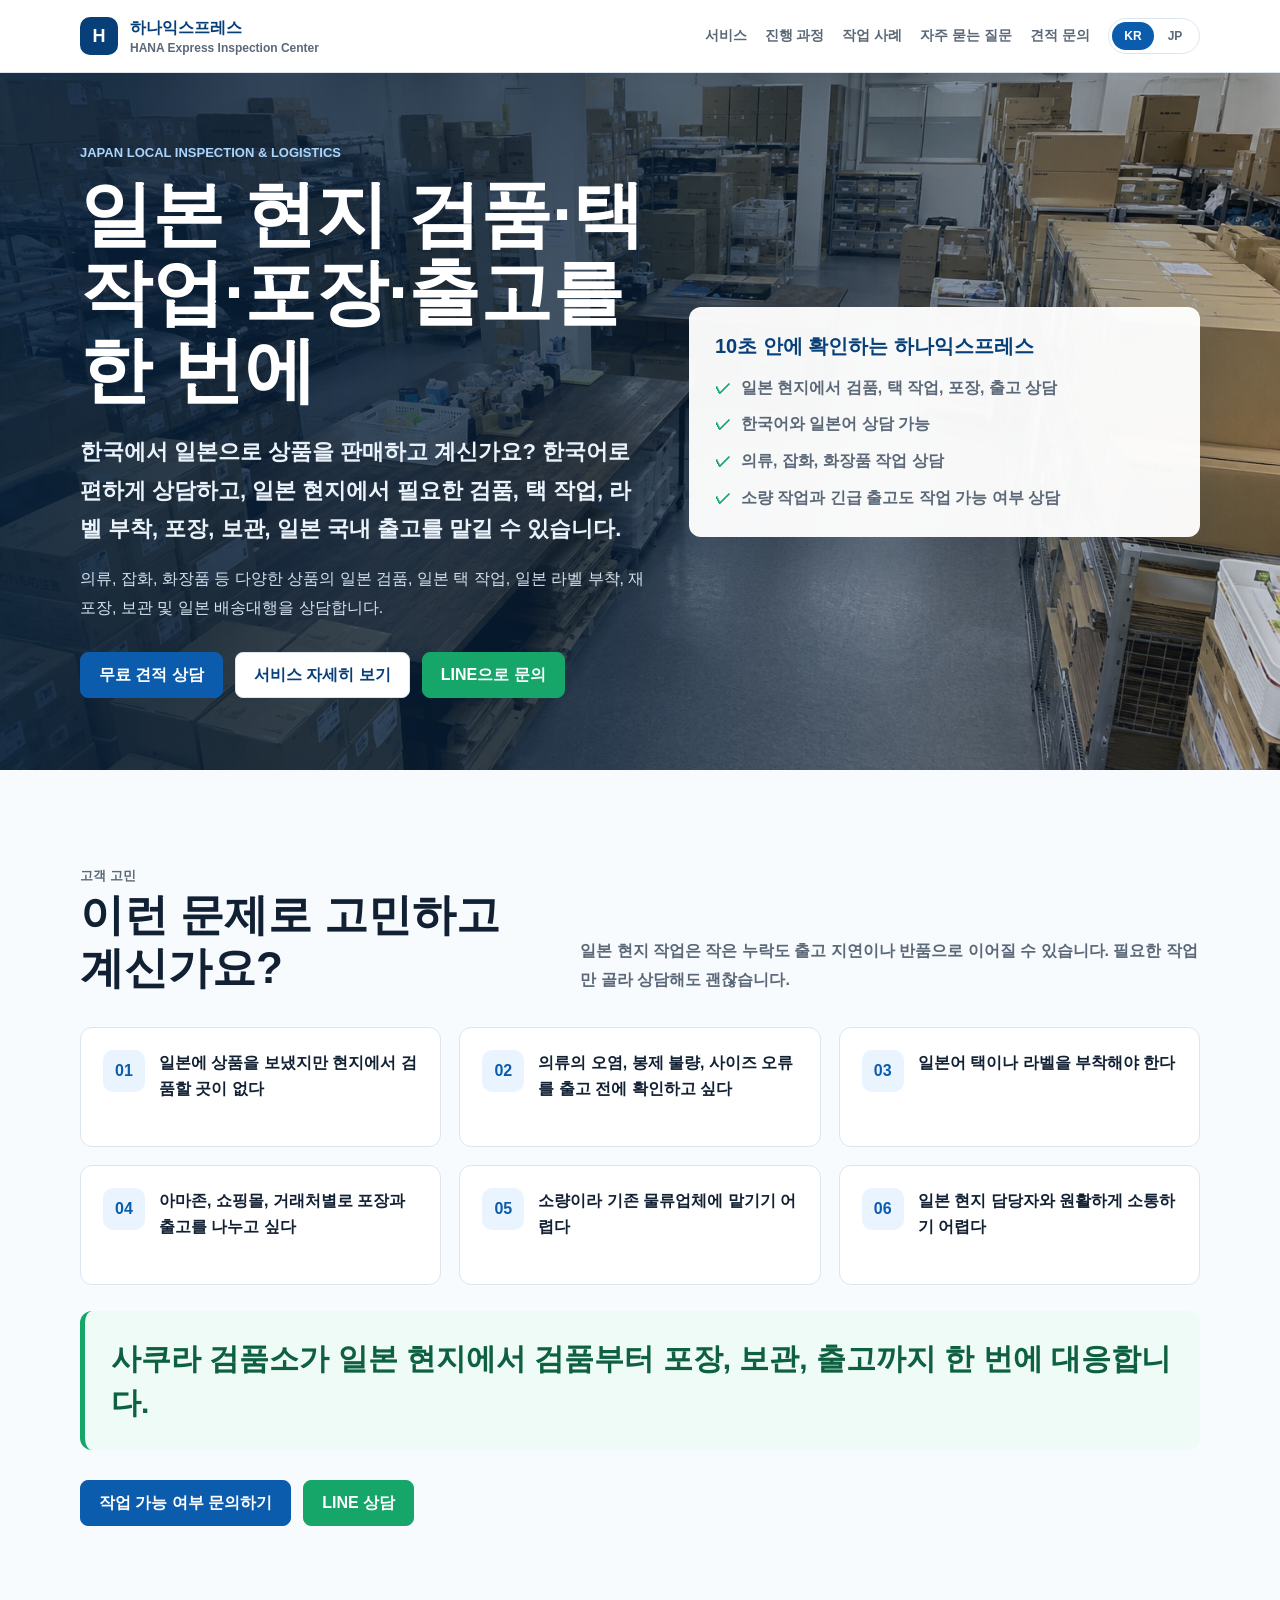
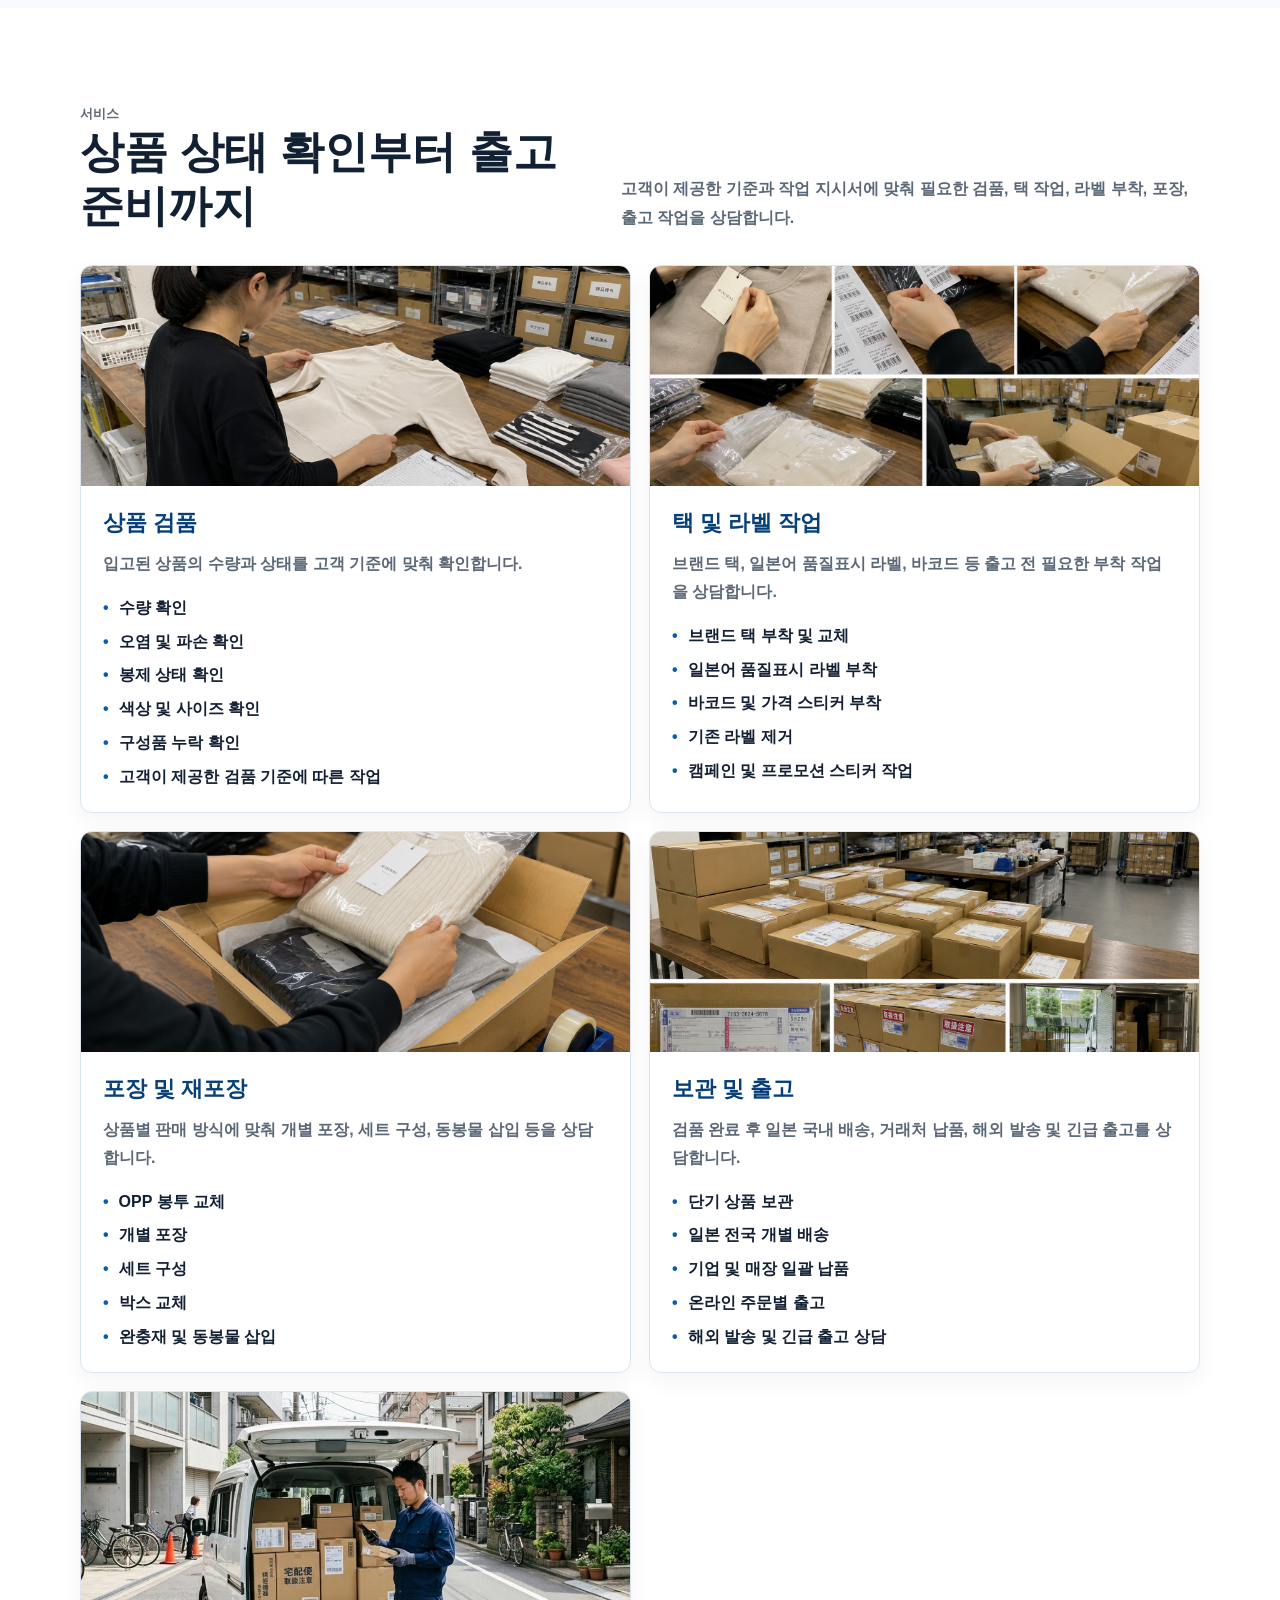
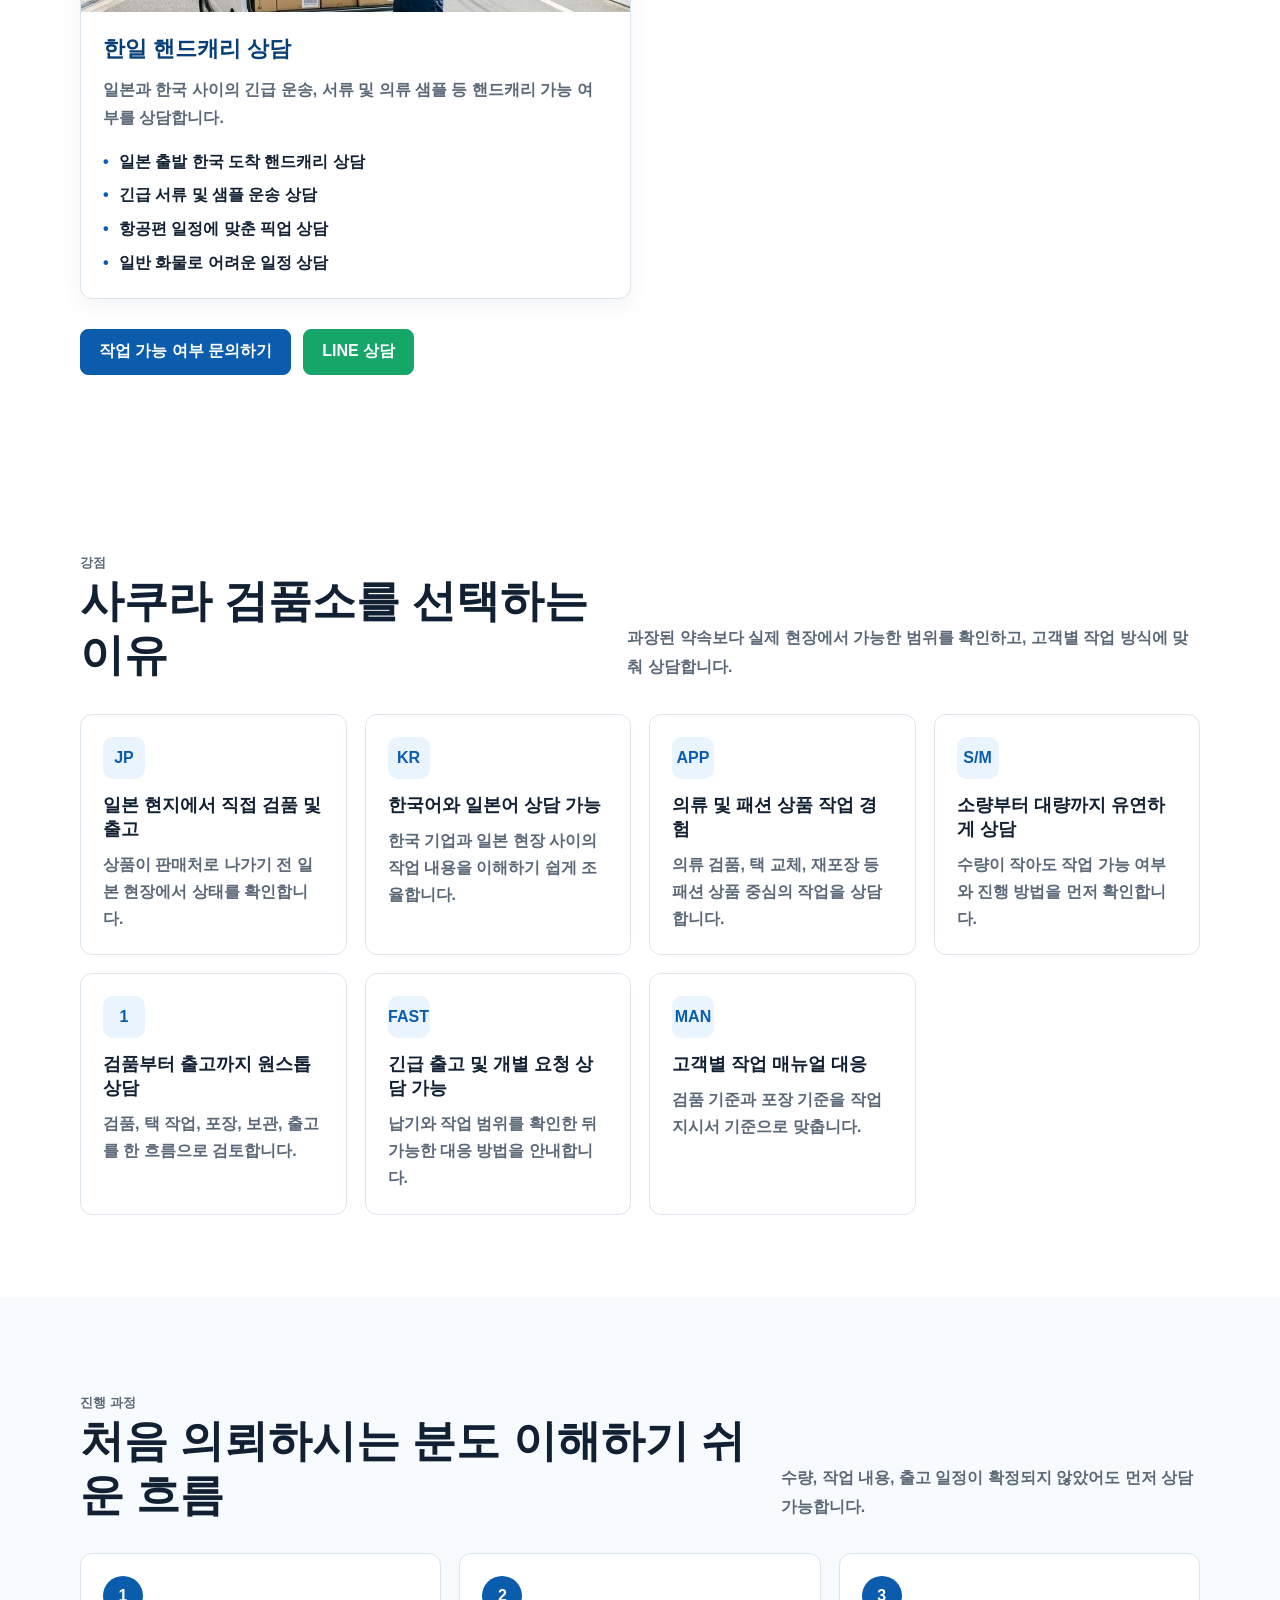
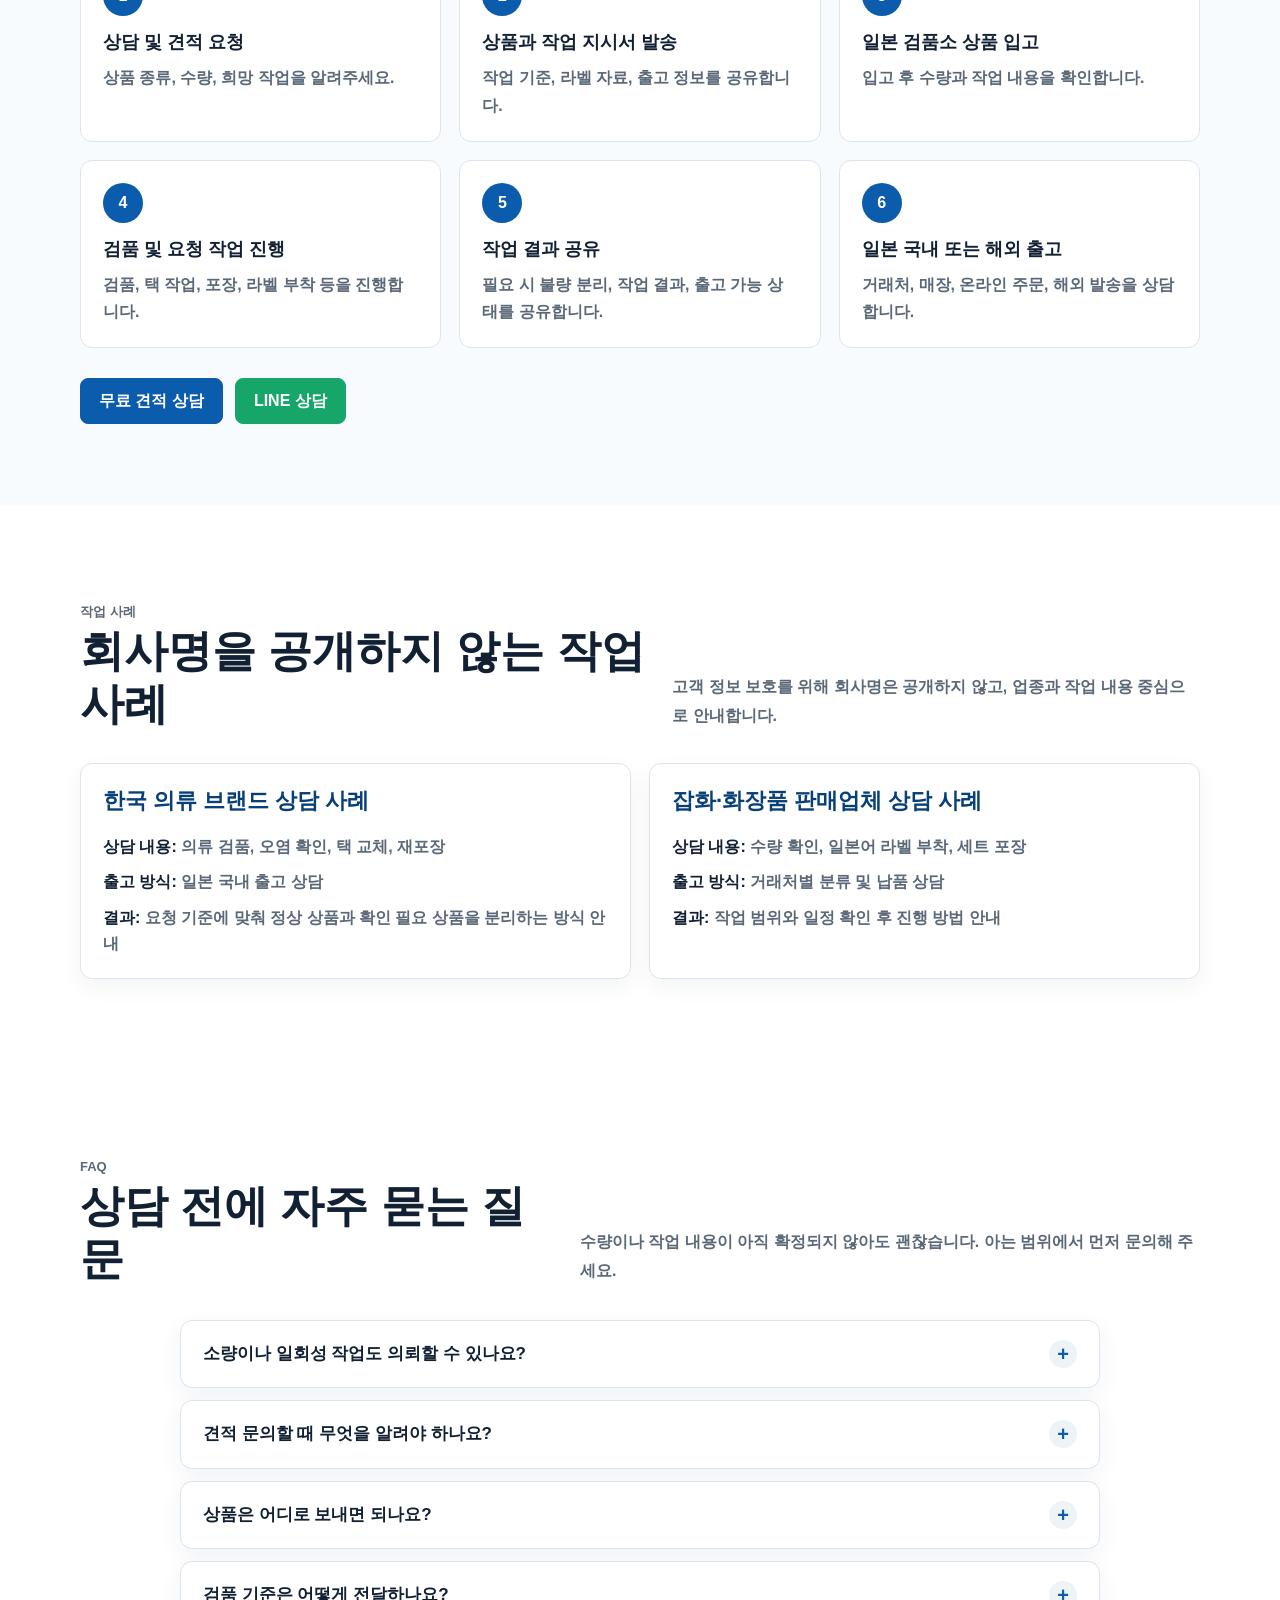
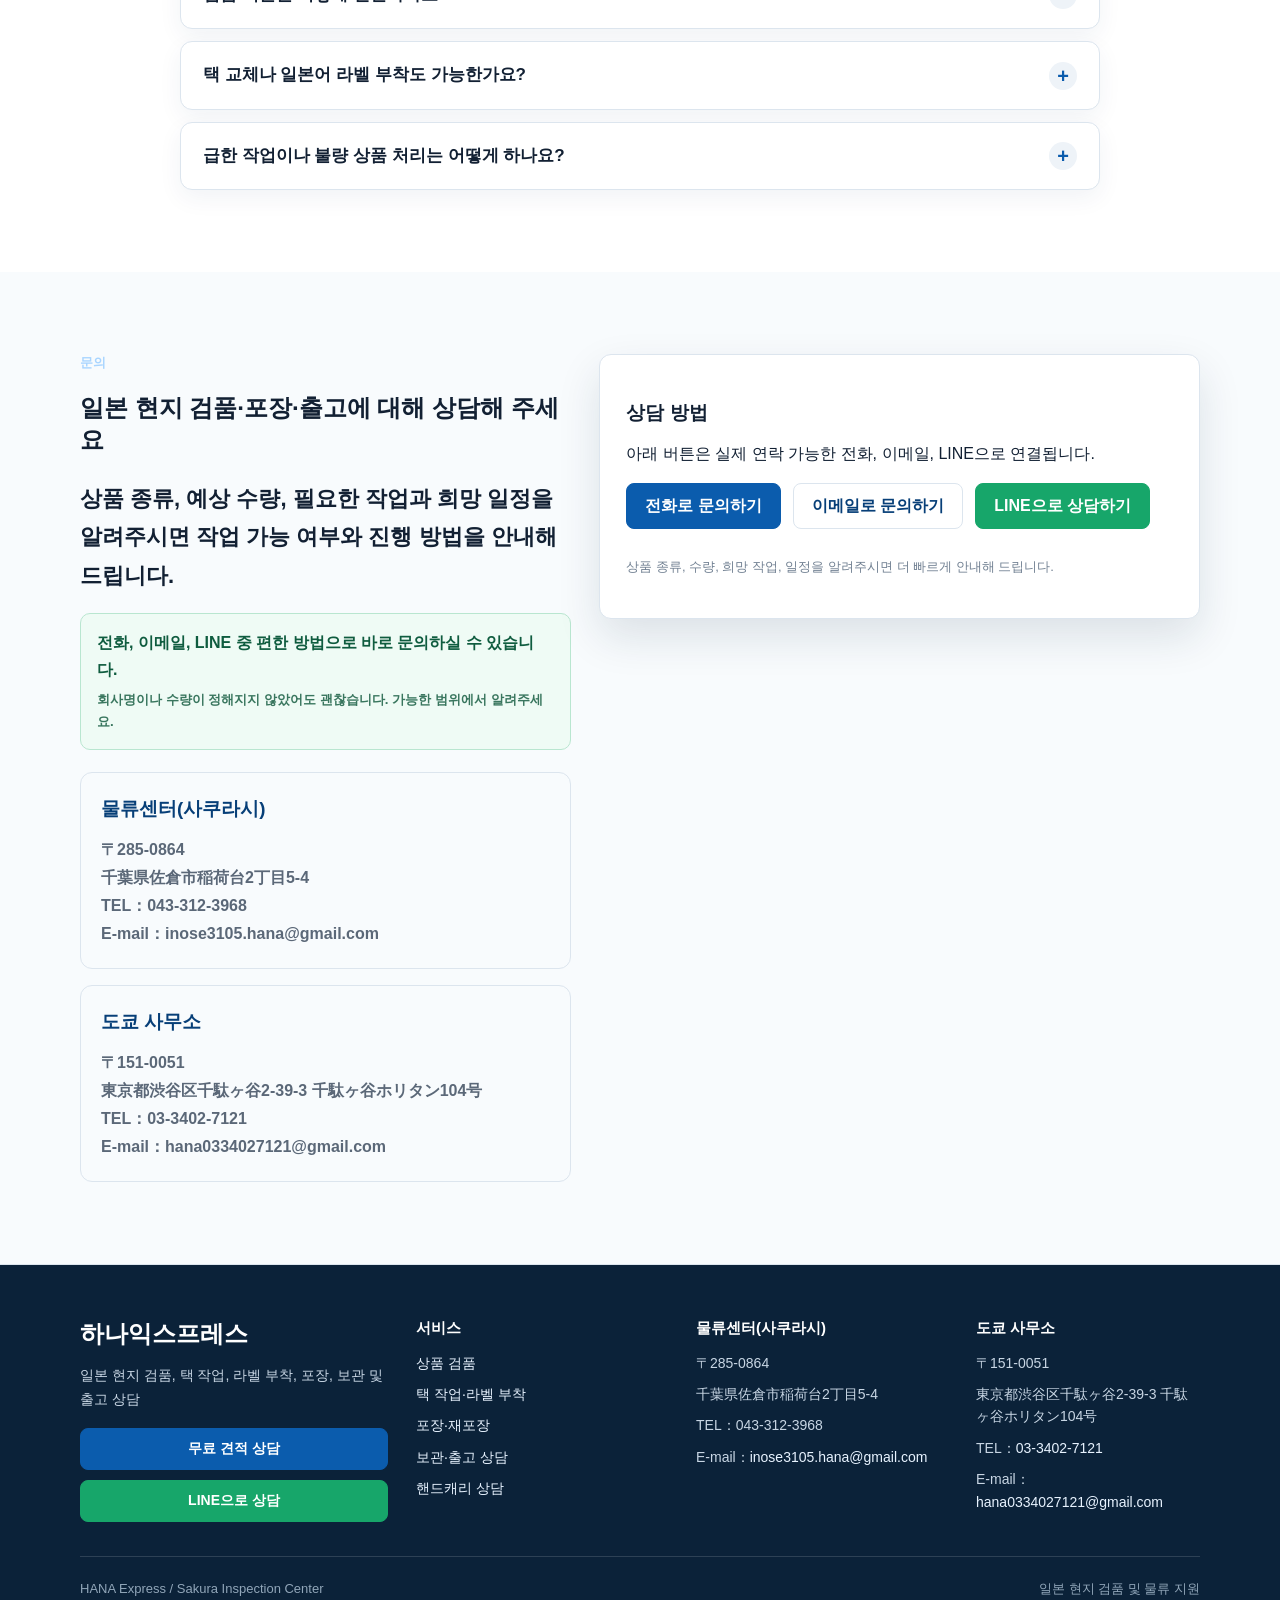
==== commit e99abd18: "Add bilingual FAQ section" ====
--- a/ko/index.html
+++ b/ko/index.html
@@ -364,6 +364,56 @@
     }
     .case-meta b { color: var(--ink); }
 
+    .faq-list {
+      display: grid;
+      gap: 12px;
+      max-width: 920px;
+      margin: 34px auto 0;
+    }
+    .faq-item {
+      border: 1px solid var(--line);
+      border-radius: 12px;
+      background: #fff;
+      box-shadow: 0 8px 24px rgba(10,58,104,.06);
+      overflow: hidden;
+    }
+    .faq-item summary {
+      position: relative;
+      padding: 20px 58px 20px 22px;
+      color: var(--ink);
+      font-size: 17px;
+      line-height: 1.55;
+      font-weight: 900;
+      cursor: pointer;
+      list-style: none;
+    }
+    .faq-item summary::-webkit-details-marker { display: none; }
+    .faq-item summary::after {
+      content: "+";
+      position: absolute;
+      top: 50%;
+      right: 22px;
+      width: 28px;
+      height: 28px;
+      display: grid;
+      place-items: center;
+      border-radius: 50%;
+      background: var(--muted);
+      color: var(--blue);
+      font-size: 20px;
+      line-height: 1;
+      transform: translateY(-50%);
+    }
+    .faq-item[open] summary { color: var(--blue-dark); }
+    .faq-item[open] summary::after { content: "−"; }
+    .faq-answer {
+      margin: 0;
+      padding: 0 22px 22px;
+      color: var(--sub);
+      line-height: 1.8;
+      font-weight: 700;
+    }
+
     .quote-layout {
       display: grid;
       grid-template-columns: .9fr 1.1fr;
@@ -541,6 +591,7 @@
         <a href="#service" data-i18n="nav.service">サービス</a>
         <a href="#process" data-i18n="nav.process">ご利用の流れ</a>
         <a href="#cases" data-i18n="nav.cases">作業事例</a>
+        <a href="#faq" data-i18n="nav.faq">よくある質問</a>
         <a href="#quote" data-i18n="nav.quote">見積り相談</a>
         <div class="lang" aria-label="language selector">
           <button type="button" data-lang="ko">KR</button>
@@ -646,6 +697,19 @@
           <p data-i18n="cases.desc">고객 정보 보호를 위해 회사명은 공개하지 않고, 업종과 작업 내용 중심으로 안내합니다.</p>
         </div>
         <div class="grid two" id="caseGrid"></div>
+      </div>
+    </section>
+
+    <section id="faq">
+      <div class="wrap">
+        <div class="section-head">
+          <div>
+            <p class="eyebrow" data-i18n="faq.eyebrow">よくある質問</p>
+            <h2 data-i18n="faq.title">ご相談前によくいただく質問</h2>
+          </div>
+          <p data-i18n="faq.desc">数量や作業内容が未定でも大丈夫です。まずはわかる範囲でご相談ください。</p>
+        </div>
+        <div class="faq-list" id="faqList"></div>
       </div>
     </section>
 
@@ -764,6 +828,7 @@
           "nav.service": "서비스",
           "nav.process": "진행 과정",
           "nav.cases": "작업 사례",
+          "nav.faq": "자주 묻는 질문",
           "nav.quote": "견적 문의",
           "hero.title": "일본 현지 검품·택 작업·포장·출고를 한 번에",
           "hero.lead": "한국에서 일본으로 상품을 판매하고 계신가요? 한국어로 편하게 상담하고, 일본 현지에서 필요한 검품, 택 작업, 라벨 부착, 포장, 보관, 일본 국내 출고를 맡길 수 있습니다.",
@@ -793,6 +858,9 @@
           "cases.eyebrow": "작업 사례",
           "cases.title": "회사명을 공개하지 않는 작업 사례",
           "cases.desc": "고객 정보 보호를 위해 회사명은 공개하지 않고, 업종과 작업 내용 중심으로 안내합니다.",
+          "faq.eyebrow": "FAQ",
+          "faq.title": "상담 전에 자주 묻는 질문",
+          "faq.desc": "수량이나 작업 내용이 아직 확정되지 않아도 괜찮습니다. 아는 범위에서 먼저 문의해 주세요.",
           "quote.eyebrow": "문의",
           "quote.title": "일본 현지 검품·포장·출고에 대해 상담해 주세요",
           "quote.desc": "상품 종류, 예상 수량, 필요한 작업과 희망 일정을 알려주시면 작업 가능 여부와 진행 방법을 안내해 드립니다.",
@@ -900,6 +968,14 @@
             rows: [["상담 내용", "수량 확인, 일본어 라벨 부착, 세트 포장"], ["출고 방식", "거래처별 분류 및 납품 상담"], ["결과", "작업 범위와 일정 확인 후 진행 방법 안내"]]
           }
         ],
+        faqs: [
+          ["소량이나 일회성 작업도 의뢰할 수 있나요?", "가능 여부를 상담할 수 있습니다. 상품 종류, 수량, 필요한 작업과 희망 일정을 확인한 뒤 진행 방법을 안내해 드립니다."],
+          ["견적 문의할 때 무엇을 알려야 하나요?", "상품 종류, 예상 수량, 필요한 작업, 희망 일정을 알려주세요. 아직 확정되지 않은 항목은 아는 범위에서 말씀해 주셔도 됩니다."],
+          ["상품은 어디로 보내면 되나요?", "작업 가능 여부와 내용을 먼저 확인한 뒤 입고 장소와 발송 방법을 안내합니다. 확인 전에는 상품을 먼저 보내지 말고 상담해 주세요."],
+          ["검품 기준은 어떻게 전달하나요?", "작업 지시서, 사진, 샘플 등 준비 가능한 자료로 기준을 공유해 주세요. 자료를 확인하고 작업 방법을 상담합니다."],
+          ["택 교체나 일본어 라벨 부착도 가능한가요?", "택 부착·교체, 일본어 품질표시 라벨, 바코드와 가격 스티커 작업을 상담할 수 있습니다. 필요한 데이터와 부자재 준비 방법은 작업별로 확인합니다."],
+          ["급한 작업이나 불량 상품 처리는 어떻게 하나요?", "희망 일정과 작업 범위를 확인한 뒤 긴급 대응 가능 여부를 안내합니다. 불량 상품은 고객 지시에 따라 분리, 재작업, 반송 등의 처리 방법을 정합니다."]
+        ],
         news: []
       },
       ja: {
@@ -914,6 +990,7 @@
           "nav.service": "サービス",
           "nav.process": "ご利用の流れ",
           "nav.cases": "作業事例",
+          "nav.faq": "よくある質問",
           "nav.quote": "見積り相談",
           "hero.title": "法人向け検品・梱包・出荷代行サービス",
           "hero.lead": "検品・タグ付け・梱包作業を、必要な時だけ外部委託",
@@ -943,6 +1020,9 @@
           "cases.eyebrow": "事例",
           "cases.title": "社名非公開の作業事例",
           "cases.desc": "お客様情報を守るため、社名は公開せず、業種と作業内容を中心にご案内します。",
+          "faq.eyebrow": "よくある質問",
+          "faq.title": "ご相談前によくいただく質問",
+          "faq.desc": "数量や作業内容が未定でも大丈夫です。まずはわかる範囲でご相談ください。",
           "quote.eyebrow": "お問い合わせ",
           "quote.title": "検品・梱包・出荷作業についてご相談ください",
           "quote.desc": "商品カテゴリー、数量、ご希望の作業内容、納期をお知らせいただけましたら、対応可否と進め方をご案内いたします。",
@@ -1050,6 +1130,14 @@
             rows: [["相談内容", "数量確認、日本語ラベル貼り、セット梱包"], ["出荷方法", "取引先別の仕分けと納品相談"], ["結果", "作業範囲と納期を確認し、対応方法をご案内"]]
           }
         ],
+        faqs: [
+          ["小ロットやスポット作業も依頼できますか？", "対応可否をご相談いただけます。商品種類、数量、希望作業、納期を確認したうえで、進め方をご案内します。"],
+          ["見積り相談では何を伝えればよいですか？", "商品種類、予定数量、希望作業、希望納期をお知らせください。未確定の項目は、わかる範囲で問題ありません。"],
+          ["商品はどこへ送ればよいですか？", "作業可否と内容を確認した後、入庫先と発送方法をご案内します。確認前に商品を送らず、まずはご相談ください。"],
+          ["検品基準はどのように共有しますか？", "作業指示書、写真、サンプルなど、準備可能な資料で基準を共有してください。内容を確認し、作業方法をご相談します。"],
+          ["タグ交換や日本語ラベル貼りもできますか？", "タグの取り付け・交換、日本語品質表示ラベル、バーコード、価格シールなどをご相談いただけます。必要なデータや資材の準備方法は案件ごとに確認します。"],
+          ["急ぎの作業や不良品の処理はどうなりますか？", "希望納期と作業範囲を確認し、緊急対応の可否をご案内します。不良品はお客様の指示に合わせて、分別、再作業、返送などの方法を決めます。"]
+        ],
         news: []
       }
     };
@@ -1122,6 +1210,12 @@
           </div>
         </article>
       `);
+      renderList("faqList", data.faqs, (item) => `
+        <details class="faq-item">
+          <summary>${item[0]}</summary>
+          <p class="faq-answer">${item[1]}</p>
+        </details>
+      `);
       const newsSection = document.getElementById("news");
       newsSection.hidden = data.news.length === 0;
       renderList("newsGrid", data.news, (item) => `
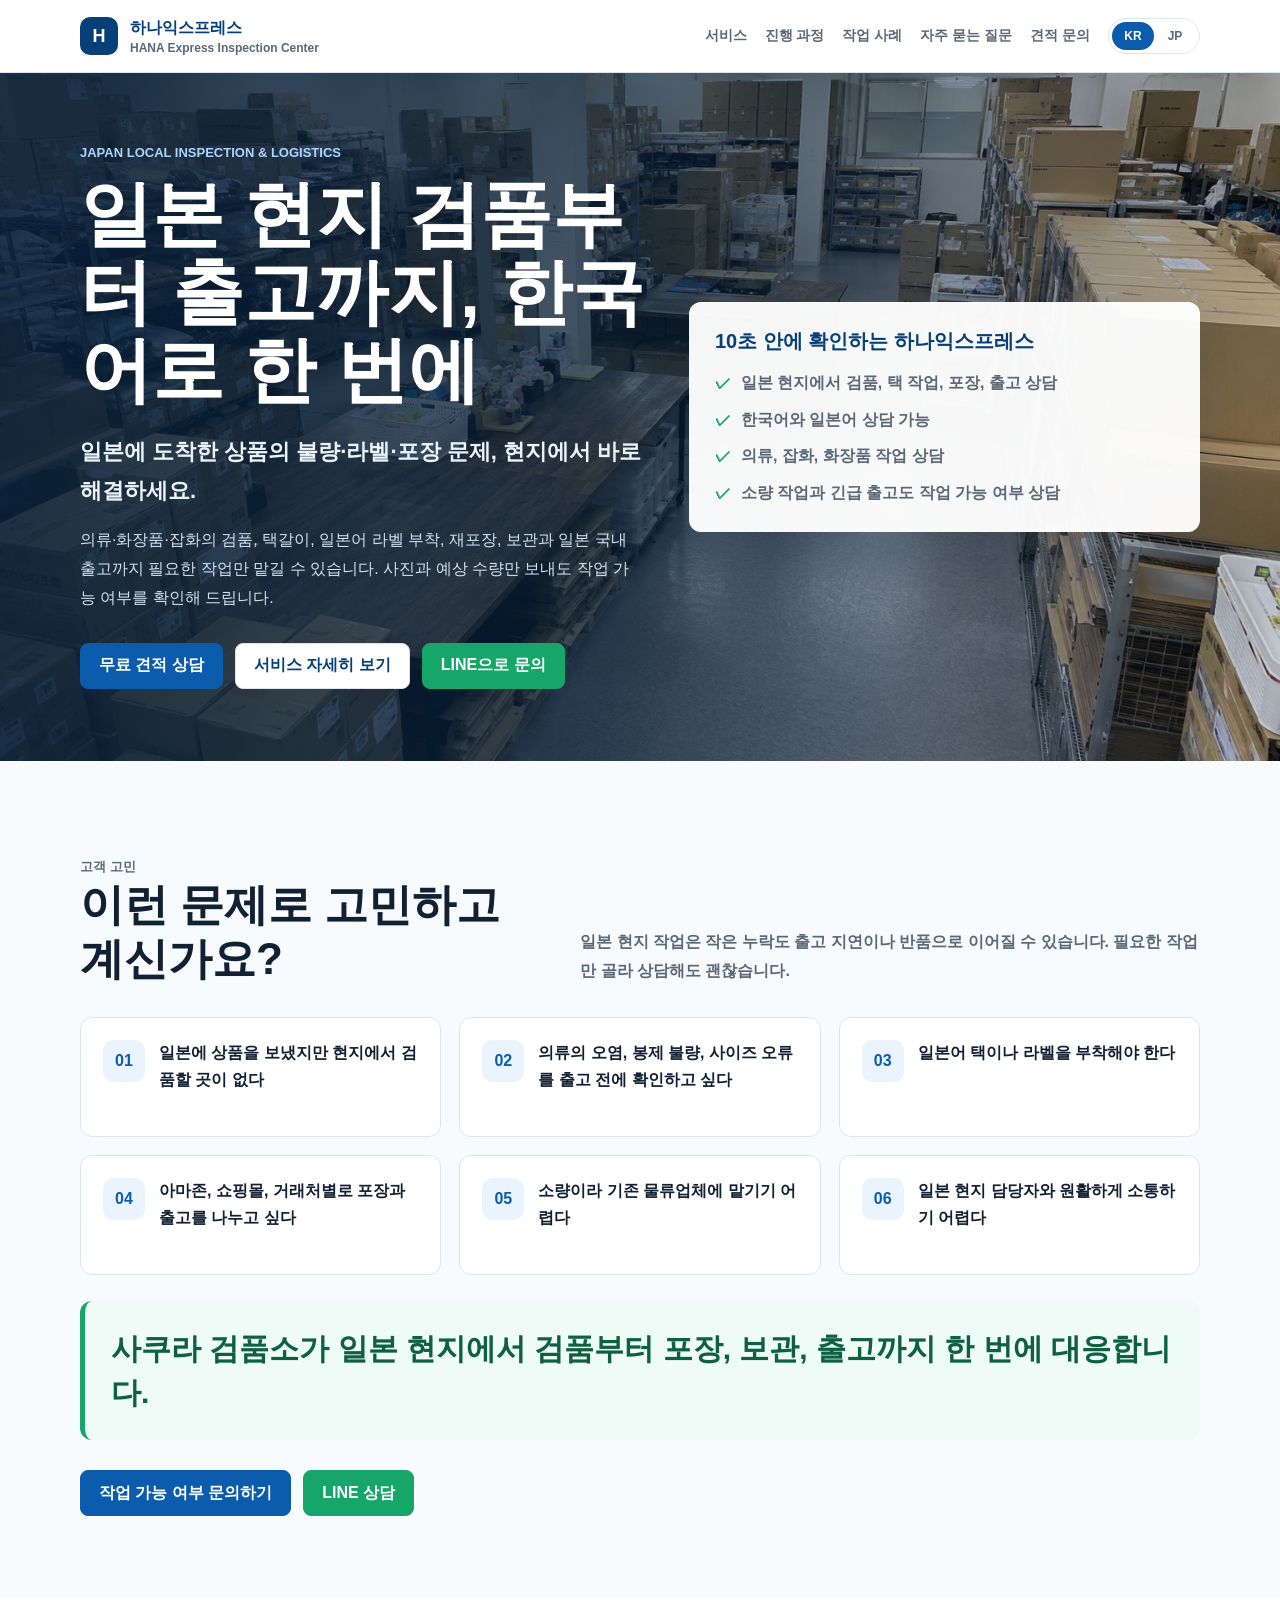
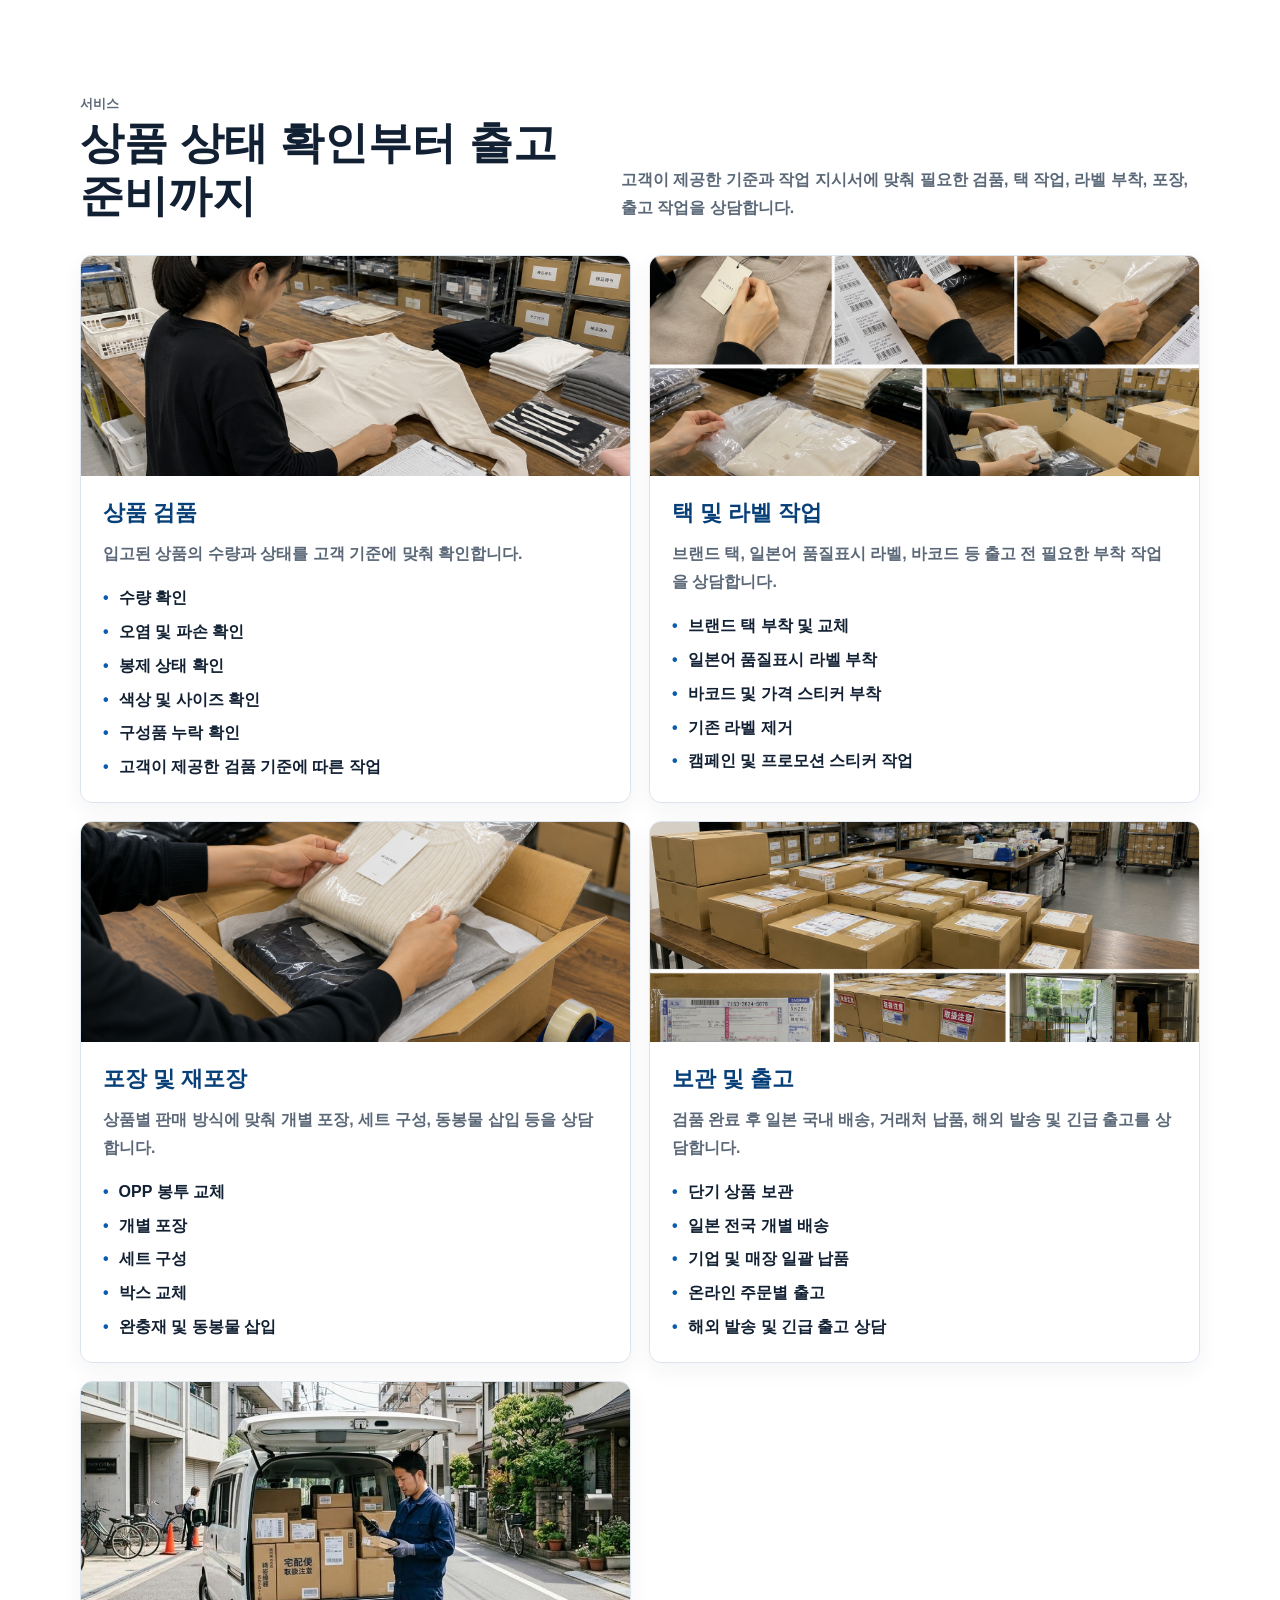
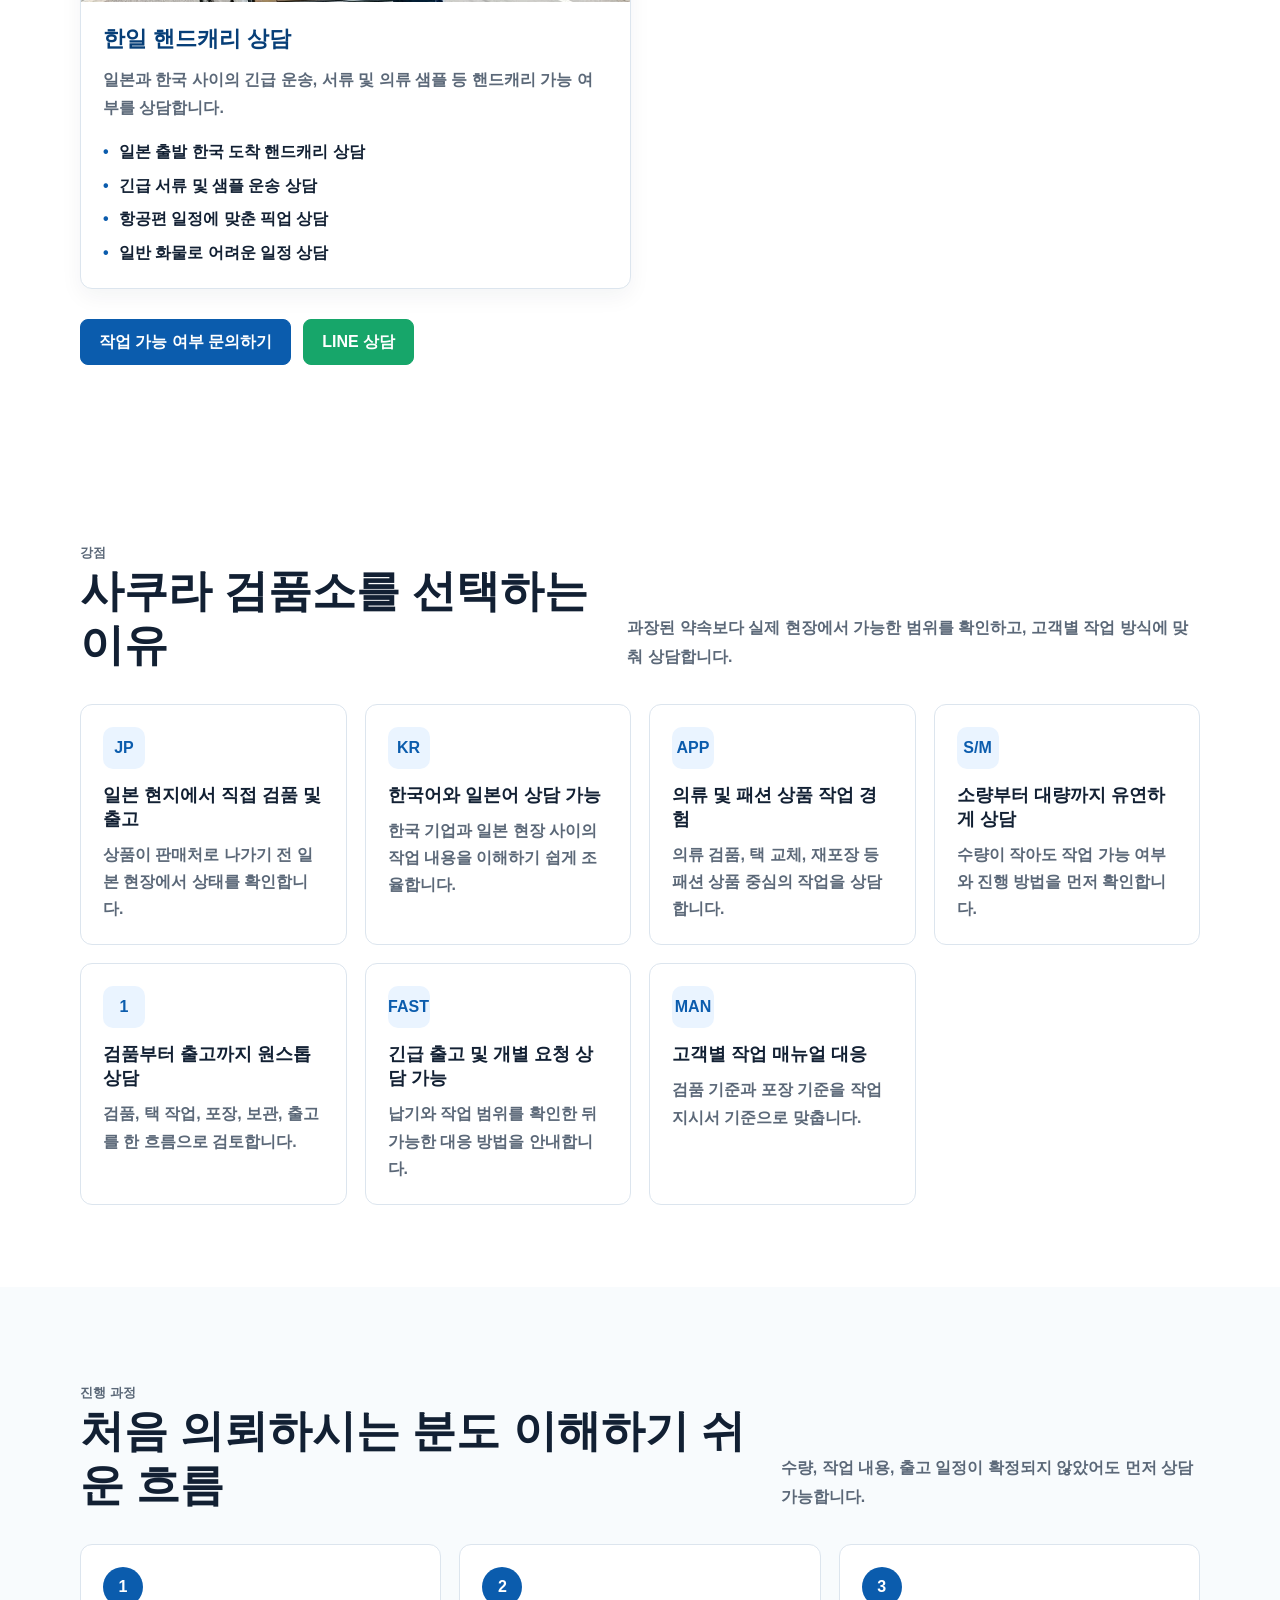
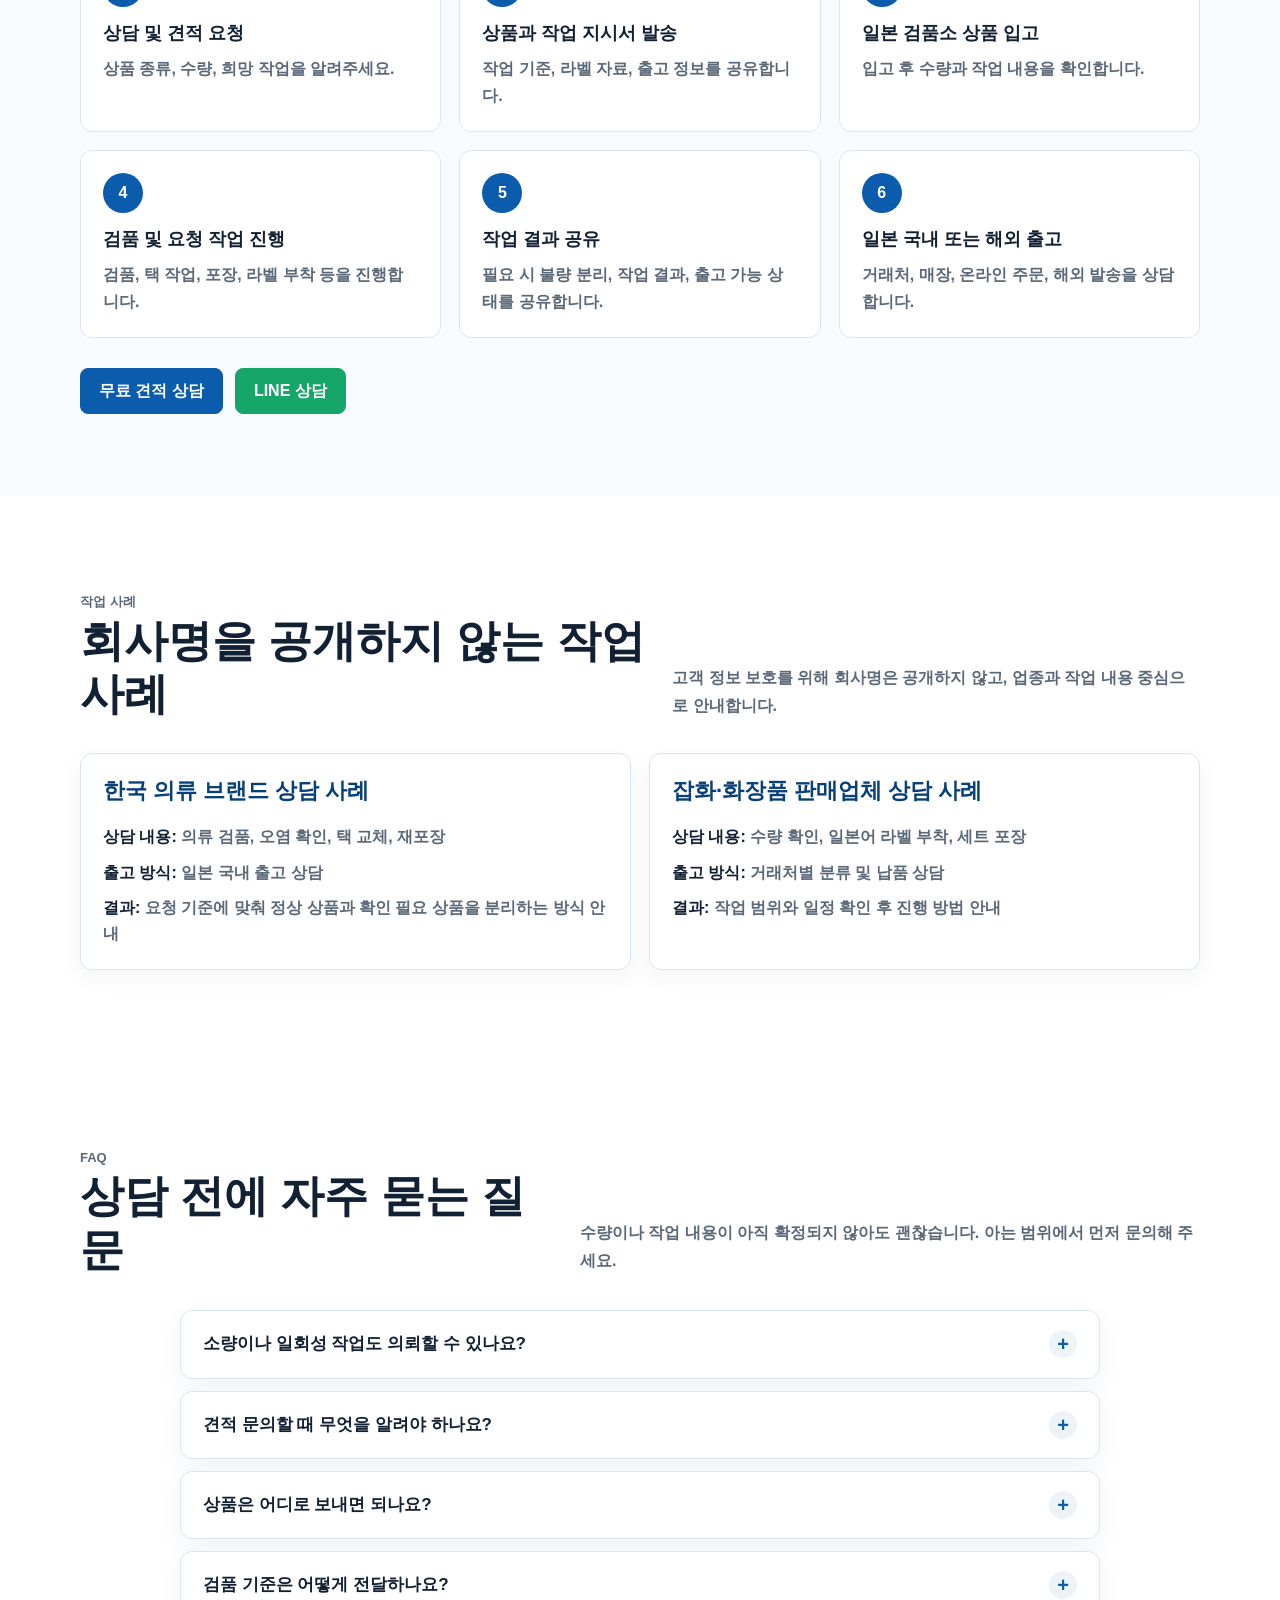
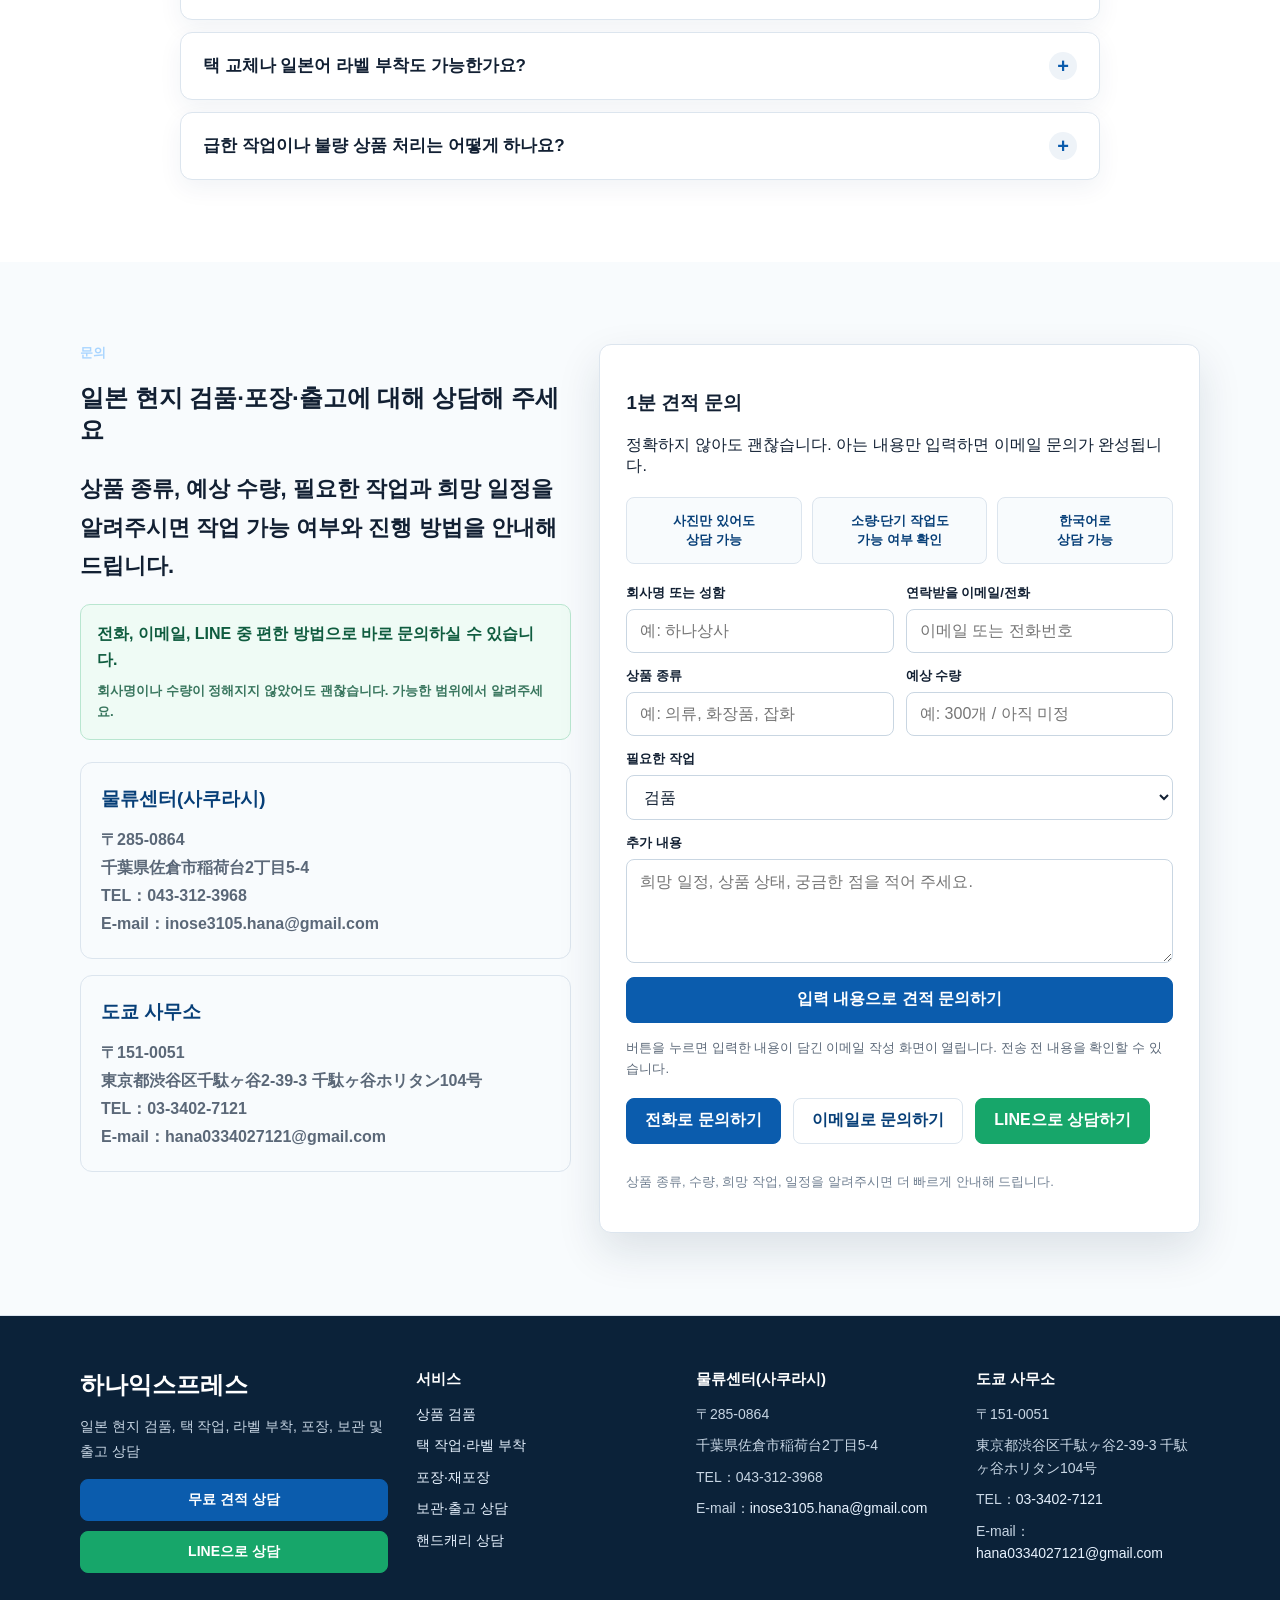
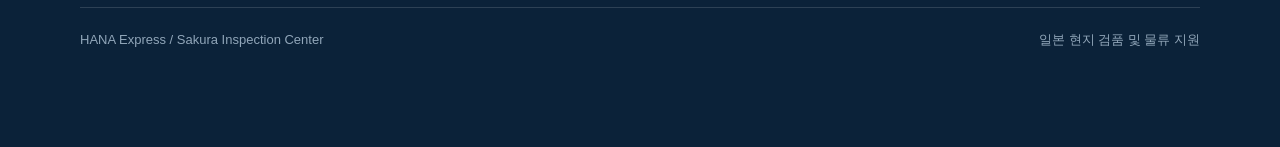
==== commit 206f82f6: "Improve Korean inquiry conversion" ====
--- a/ko/index.html
+++ b/ko/index.html
@@ -427,6 +427,25 @@
       background: #fff;
       box-shadow: var(--shadow);
     }
+    .quick-quote { display: grid; gap: 14px; margin-top: 20px; }
+    .form-row { display: grid; grid-template-columns: 1fr 1fr; gap: 12px; }
+    .field { display: grid; gap: 7px; }
+    .field label { color: var(--ink); font-size: 13px; font-weight: 900; }
+    .field input, .field select, .field textarea {
+      width: 100%; padding: 12px 13px; border: 1px solid #c9d6e2;
+      border-radius: 8px; background: #fff; color: var(--ink); outline: none;
+    }
+    .field input:focus, .field select:focus, .field textarea:focus {
+      border-color: var(--blue); box-shadow: 0 0 0 3px rgba(11,92,173,.12);
+    }
+    .field textarea { min-height: 104px; resize: vertical; }
+    .quote-help { margin: 0; color: var(--sub); font-size: 13px; line-height: 1.65; }
+    .trust-strip { display: grid; grid-template-columns: repeat(3, 1fr); gap: 10px; margin-top: 20px; }
+    .trust-item {
+      padding: 13px; border: 1px solid var(--line); border-radius: 8px;
+      background: var(--soft); color: var(--blue-dark); font-size: 13px;
+      line-height: 1.5; font-weight: 900; text-align: center;
+    }
     .contact-actions { display: flex; flex-wrap: wrap; gap: 12px; margin-top: 18px; }
     .send-notice {
       margin: 18px 0 0;
@@ -569,6 +588,7 @@
       .hero .lead { margin-top: 20px; font-size: 17px; line-height: 1.65; }
       .hero .sublead { margin-top: 14px; line-height: 1.7; }
       .hero .cta-row { margin-top: 24px; }
+      .form-row, .trust-strip { grid-template-columns: 1fr; }
       .grid.two, .grid.three, .grid.four { grid-template-columns: 1fr; }
       section { padding: 58px 0; }
       .service-img, .photo-img { height: 190px; }
@@ -735,8 +755,30 @@
           </div>
         </div>
         <aside class="contact-card inquiry-card">
-          <h3 data-i18n="inquiry.title">ご相談方法</h3>
-          <p data-i18n="inquiry.desc">以下のボタンは、実際に利用できる電話、メール、LINEにつながります。</p>
+          <h3 data-i18n="inquiry.title">1분 견적 문의</h3>
+          <p data-i18n="inquiry.desc">정확하지 않아도 괜찮습니다. 아는 내용만 입력하면 이메일 문의가 완성됩니다.</p>
+          <div class="trust-strip" aria-label="상담 안내">
+            <div class="trust-item">사진만 있어도<br>상담 가능</div>
+            <div class="trust-item">소량·단기 작업도<br>가능 여부 확인</div>
+            <div class="trust-item">한국어로<br>상담 가능</div>
+          </div>
+          <form class="quick-quote" id="quickQuote">
+            <div class="form-row">
+              <div class="field"><label for="company">회사명 또는 성함</label><input id="company" name="company" autocomplete="organization" placeholder="예: 하나상사"></div>
+              <div class="field"><label for="contact">연락받을 이메일/전화</label><input id="contact" name="contact" autocomplete="email" placeholder="이메일 또는 전화번호" required></div>
+            </div>
+            <div class="form-row">
+              <div class="field"><label for="product">상품 종류</label><input id="product" name="product" placeholder="예: 의류, 화장품, 잡화" required></div>
+              <div class="field"><label for="quantity">예상 수량</label><input id="quantity" name="quantity" placeholder="예: 300개 / 아직 미정"></div>
+            </div>
+            <div class="field">
+              <label for="workType">필요한 작업</label>
+              <select id="workType" name="workType"><option>검품</option><option>택갈이·라벨 부착</option><option>포장·재포장</option><option>보관·일본 국내 출고</option><option>여러 작업 또는 상담 필요</option></select>
+            </div>
+            <div class="field"><label for="details">추가 내용</label><textarea id="details" name="details" placeholder="희망 일정, 상품 상태, 궁금한 점을 적어 주세요."></textarea></div>
+            <button class="button primary" type="submit">입력 내용으로 견적 문의하기</button>
+            <p class="quote-help">버튼을 누르면 입력한 내용이 담긴 이메일 작성 화면이 열립니다. 전송 전 내용을 확인할 수 있습니다.</p>
+          </form>
           <div class="contact-actions">
             <a class="button primary" href="tel:+81334027121" data-i18n="inquiry.phone">電話で相談する</a>
             <a class="button" href="mailto:hana0334027121@gmail.com?subject=%E3%83%8F%E3%83%8A%E3%82%A8%E3%82%AF%E3%82%B9%E3%83%97%E3%83%AC%E3%82%B9%20%E6%A4%9C%E5%93%81%E3%83%BB%E6%A2%B1%E5%8C%85%E3%83%BB%E5%87%BA%E8%8D%B7%E7%9B%B8%E8%AB%87" data-i18n="inquiry.email" data-contact="email">メールで相談する</a>
@@ -830,9 +872,9 @@
           "nav.cases": "작업 사례",
           "nav.faq": "자주 묻는 질문",
           "nav.quote": "견적 문의",
-          "hero.title": "일본 현지 검품·택 작업·포장·출고를 한 번에",
-          "hero.lead": "한국에서 일본으로 상품을 판매하고 계신가요? 한국어로 편하게 상담하고, 일본 현지에서 필요한 검품, 택 작업, 라벨 부착, 포장, 보관, 일본 국내 출고를 맡길 수 있습니다.",
-          "hero.sub": "의류, 잡화, 화장품 등 다양한 상품의 일본 검품, 일본 택 작업, 일본 라벨 부착, 재포장, 보관 및 일본 배송대행을 상담합니다.",
+          "hero.title": "일본 현지 검품부터 출고까지, 한국어로 한 번에",
+          "hero.lead": "일본에 도착한 상품의 불량·라벨·포장 문제, 현지에서 바로 해결하세요.",
+          "hero.sub": "의류·화장품·잡화의 검품, 택갈이, 일본어 라벨 부착, 재포장, 보관과 일본 국내 출고까지 필요한 작업만 맡길 수 있습니다. 사진과 예상 수량만 보내도 작업 가능 여부를 확인해 드립니다.",
           "hero.summaryTitle": "10초 안에 확인하는 하나익스프레스",
           "cta.quote": "무료 견적 상담",
           "cta.service": "서비스 자세히 보기",
@@ -866,8 +908,8 @@
           "quote.desc": "상품 종류, 예상 수량, 필요한 작업과 희망 일정을 알려주시면 작업 가능 여부와 진행 방법을 안내해 드립니다.",
           "quote.receive": "전화, 이메일, LINE 중 편한 방법으로 바로 문의하실 수 있습니다.",
           "quote.mailNote": "회사명이나 수량이 정해지지 않았어도 괜찮습니다. 가능한 범위에서 알려주세요.",
-          "inquiry.title": "상담 방법",
-          "inquiry.desc": "아래 버튼은 실제 연락 가능한 전화, 이메일, LINE으로 연결됩니다.",
+          "inquiry.title": "1분 견적 문의",
+          "inquiry.desc": "정확하지 않아도 괜찮습니다. 아는 내용만 입력하면 이메일 문의가 완성됩니다.",
           "inquiry.email": "이메일로 문의하기",
           "inquiry.phone": "전화로 문의하기",
           "inquiry.note": "상품 종류, 수량, 희망 작업, 일정을 알려주시면 더 빠르게 안내해 드립니다.",
@@ -1239,6 +1281,24 @@
       });
     });
 
+    document.querySelectorAll('a[href^="tel:"]').forEach((link) => link.addEventListener("click", () => {
+      if (typeof gtag === "function") gtag("event", "contact_click", { contact_method: "phone", page_language: currentLang });
+    }));
+    document.querySelectorAll('a[href^="mailto:"]').forEach((link) => link.addEventListener("click", () => {
+      if (typeof gtag === "function") gtag("event", "contact_click", { contact_method: "email", page_language: currentLang });
+    }));
+    document.querySelectorAll('a[href*="line.me"]').forEach((link) => link.addEventListener("click", () => {
+      if (typeof gtag === "function") gtag("event", "contact_click", { contact_method: "line", page_language: currentLang });
+    }));
+    document.getElementById("quickQuote")?.addEventListener("submit", (event) => {
+      event.preventDefault();
+      const form = new FormData(event.currentTarget);
+      const subject = `[홈페이지 견적 문의] ${form.get("company") || "고객"} - ${form.get("product")}`;
+      const body = ["하나익스프레스 견적 문의입니다.", "", `회사명/성함: ${form.get("company") || "미입력"}`, `연락처: ${form.get("contact")}`, `상품 종류: ${form.get("product")}`, `예상 수량: ${form.get("quantity") || "미정"}`, `필요 작업: ${form.get("workType")}`, `추가 내용: ${form.get("details") || "없음"}`].join("\n");
+      if (typeof gtag === "function") gtag("event", "quote_form_submit", { page_language: currentLang });
+      location.href = `mailto:hana0334027121@gmail.com?subject=${encodeURIComponent(subject)}&body=${encodeURIComponent(body)}`;
+    });
+
     setLanguage(currentLang);
   </script>
 </body>
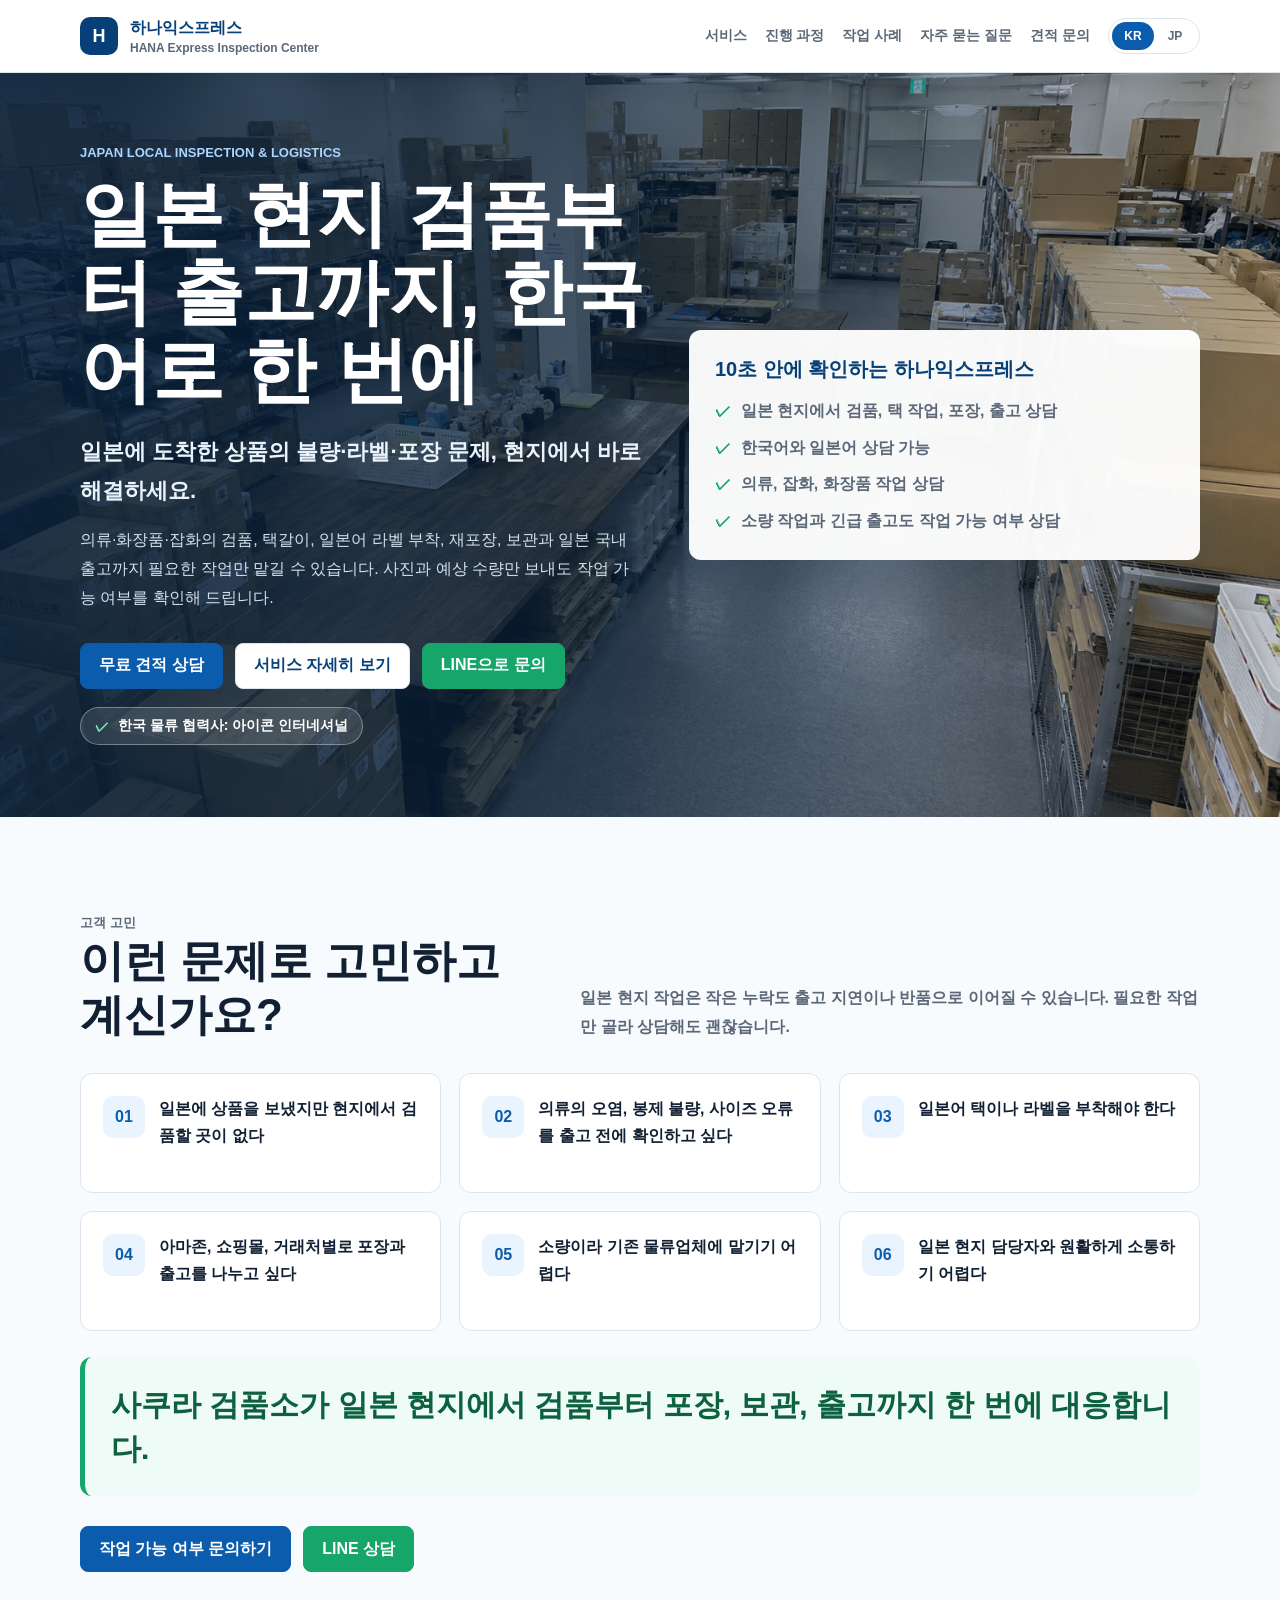
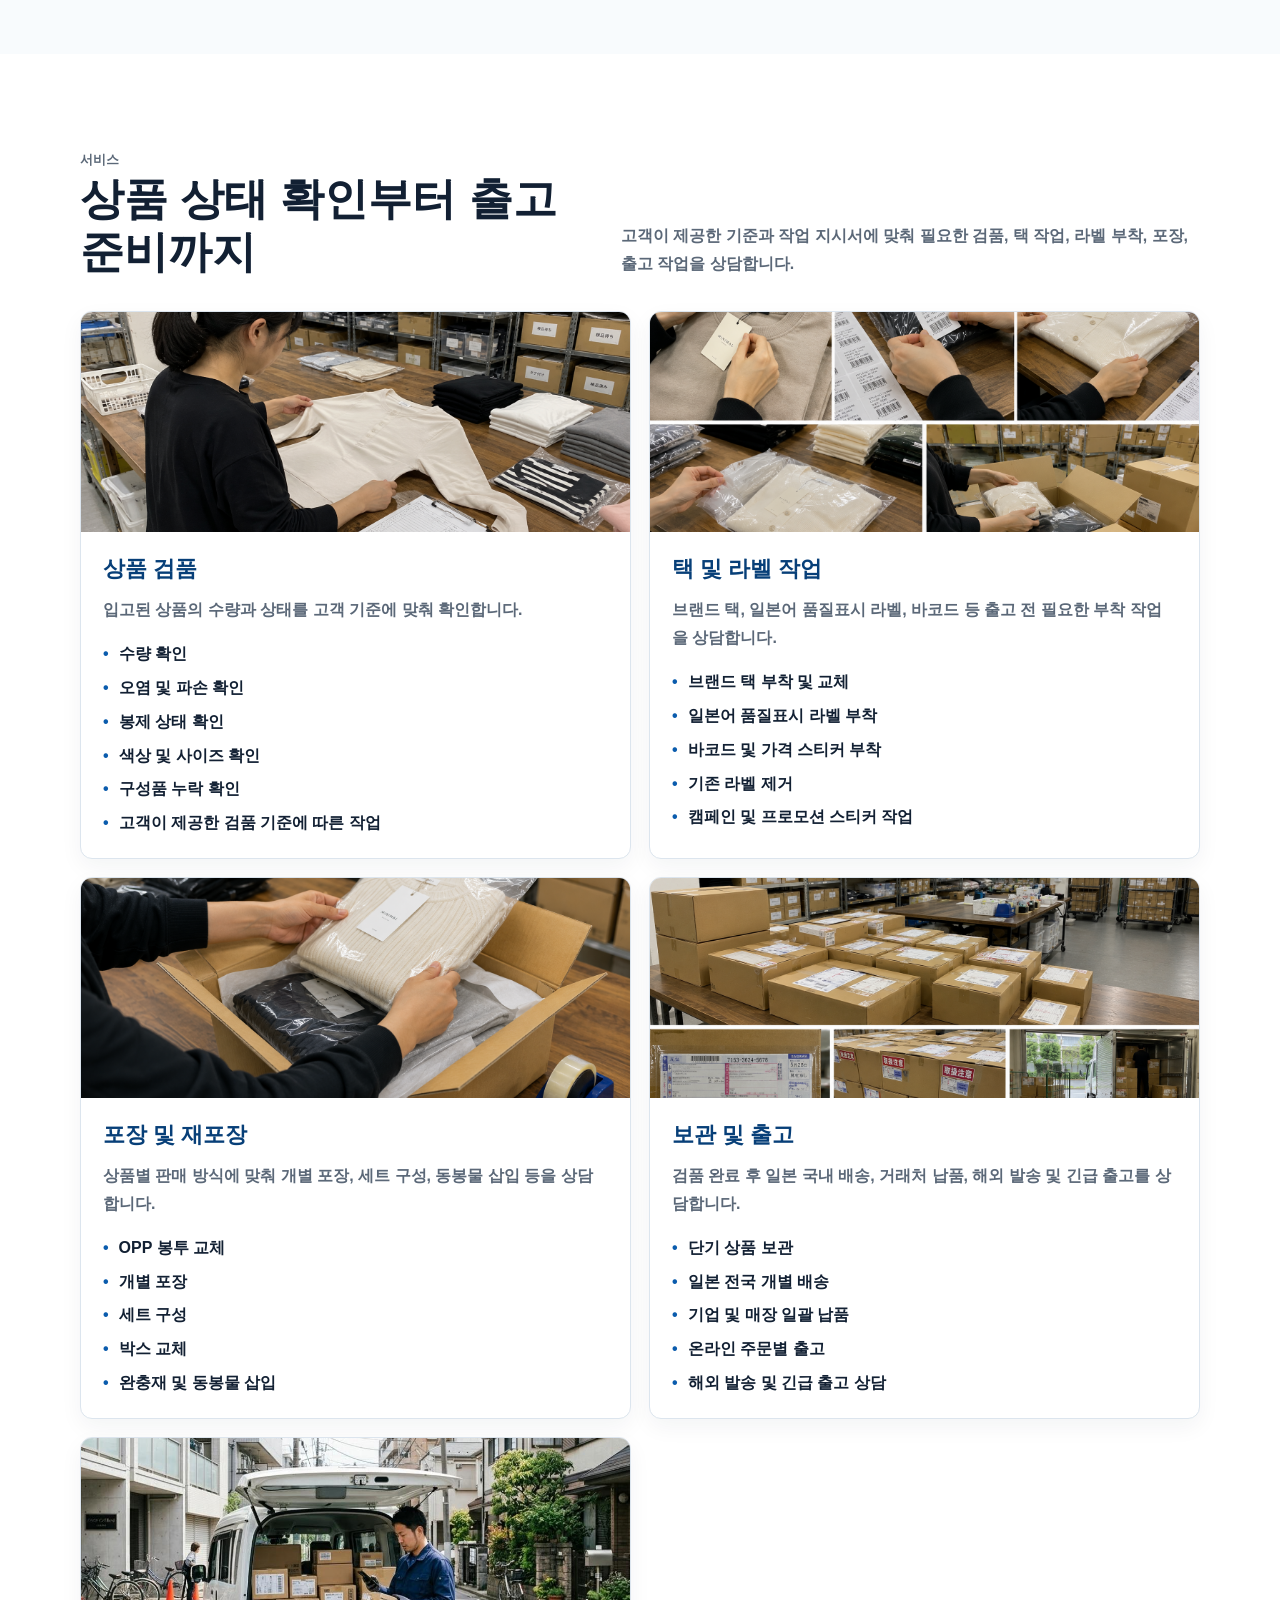
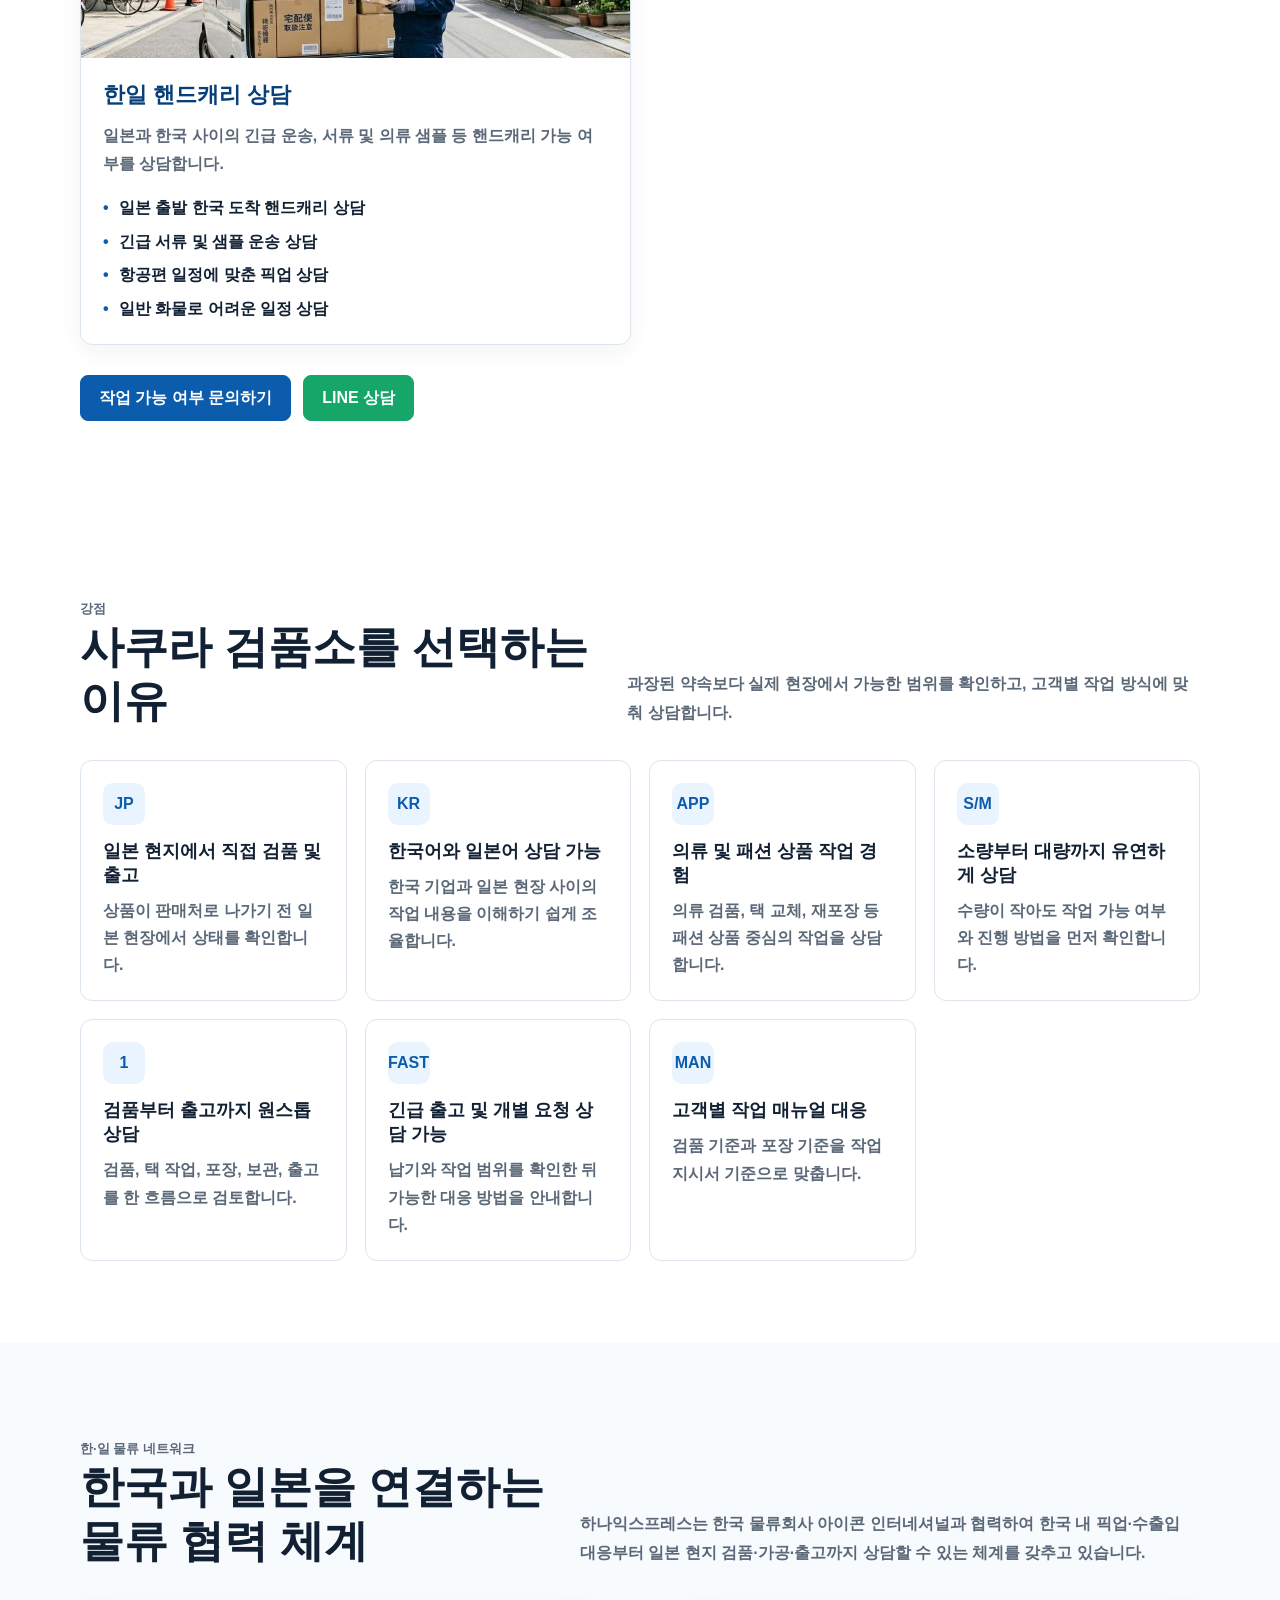
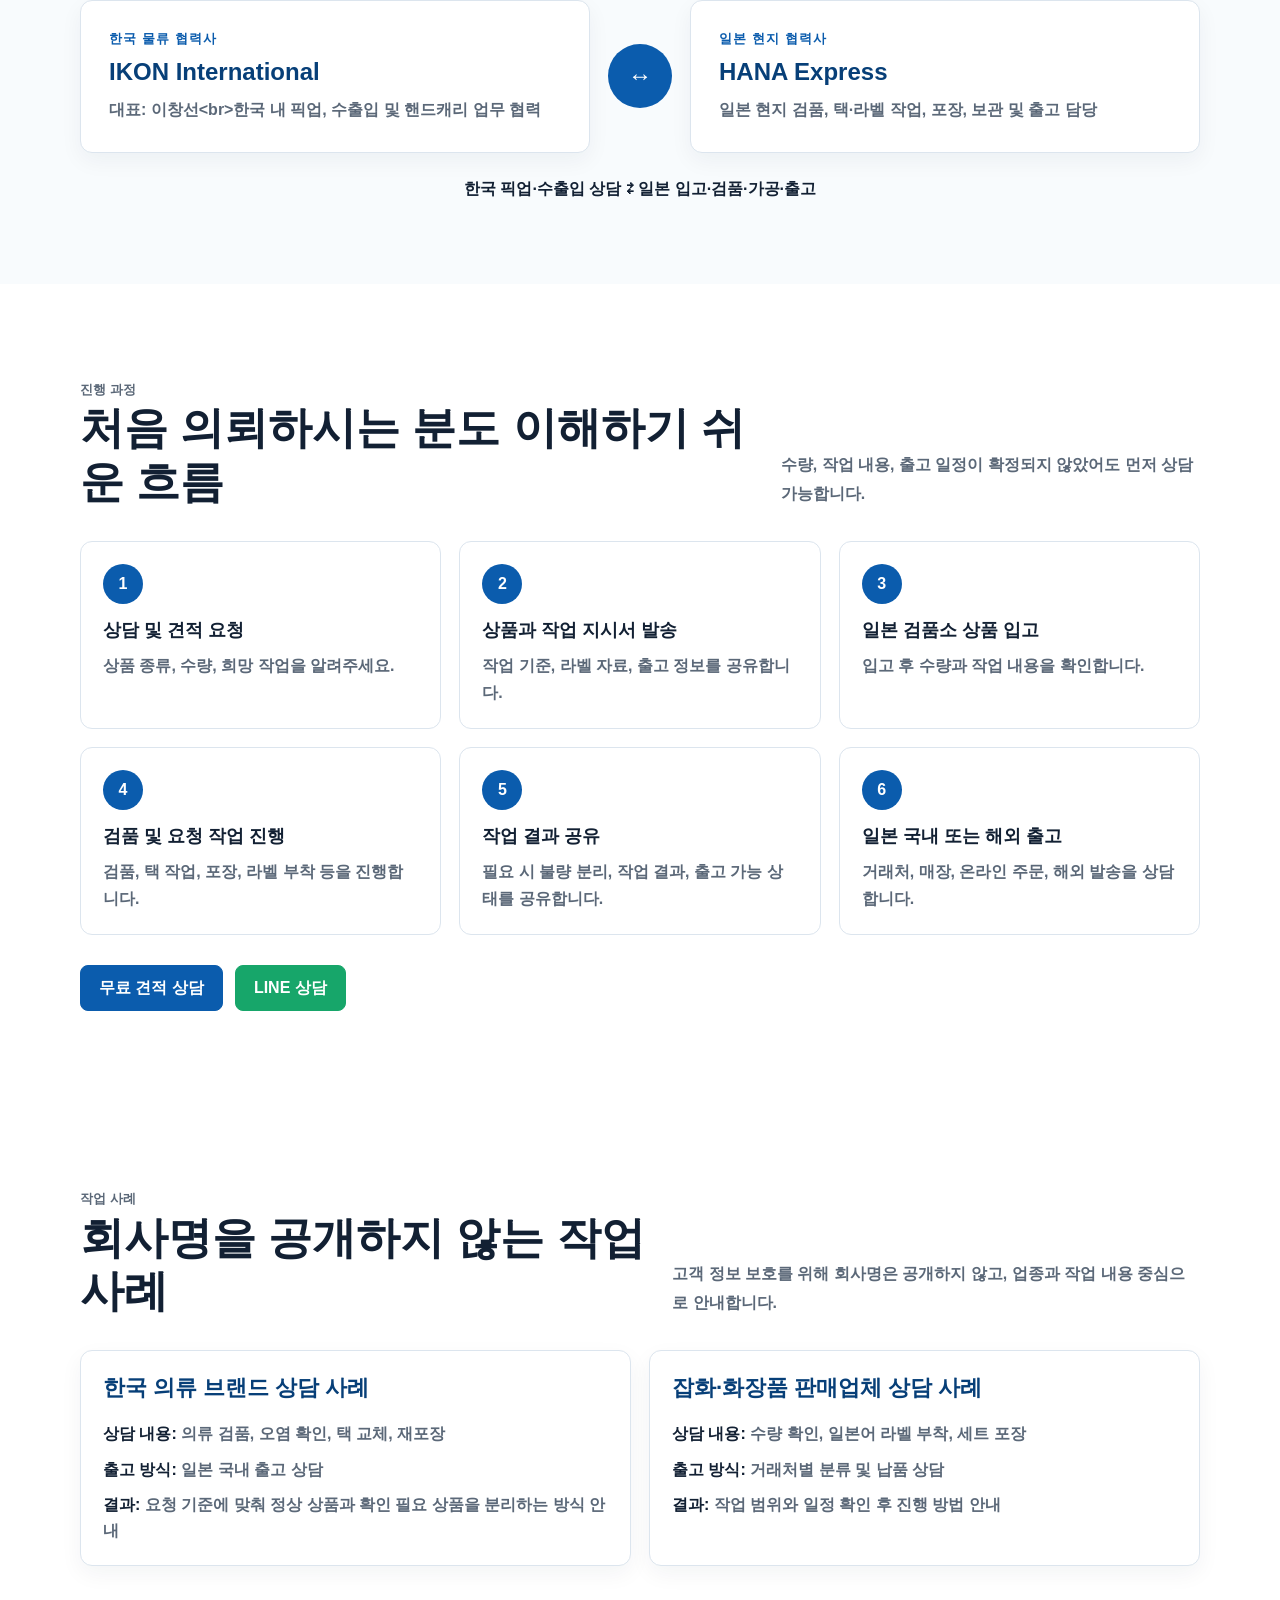
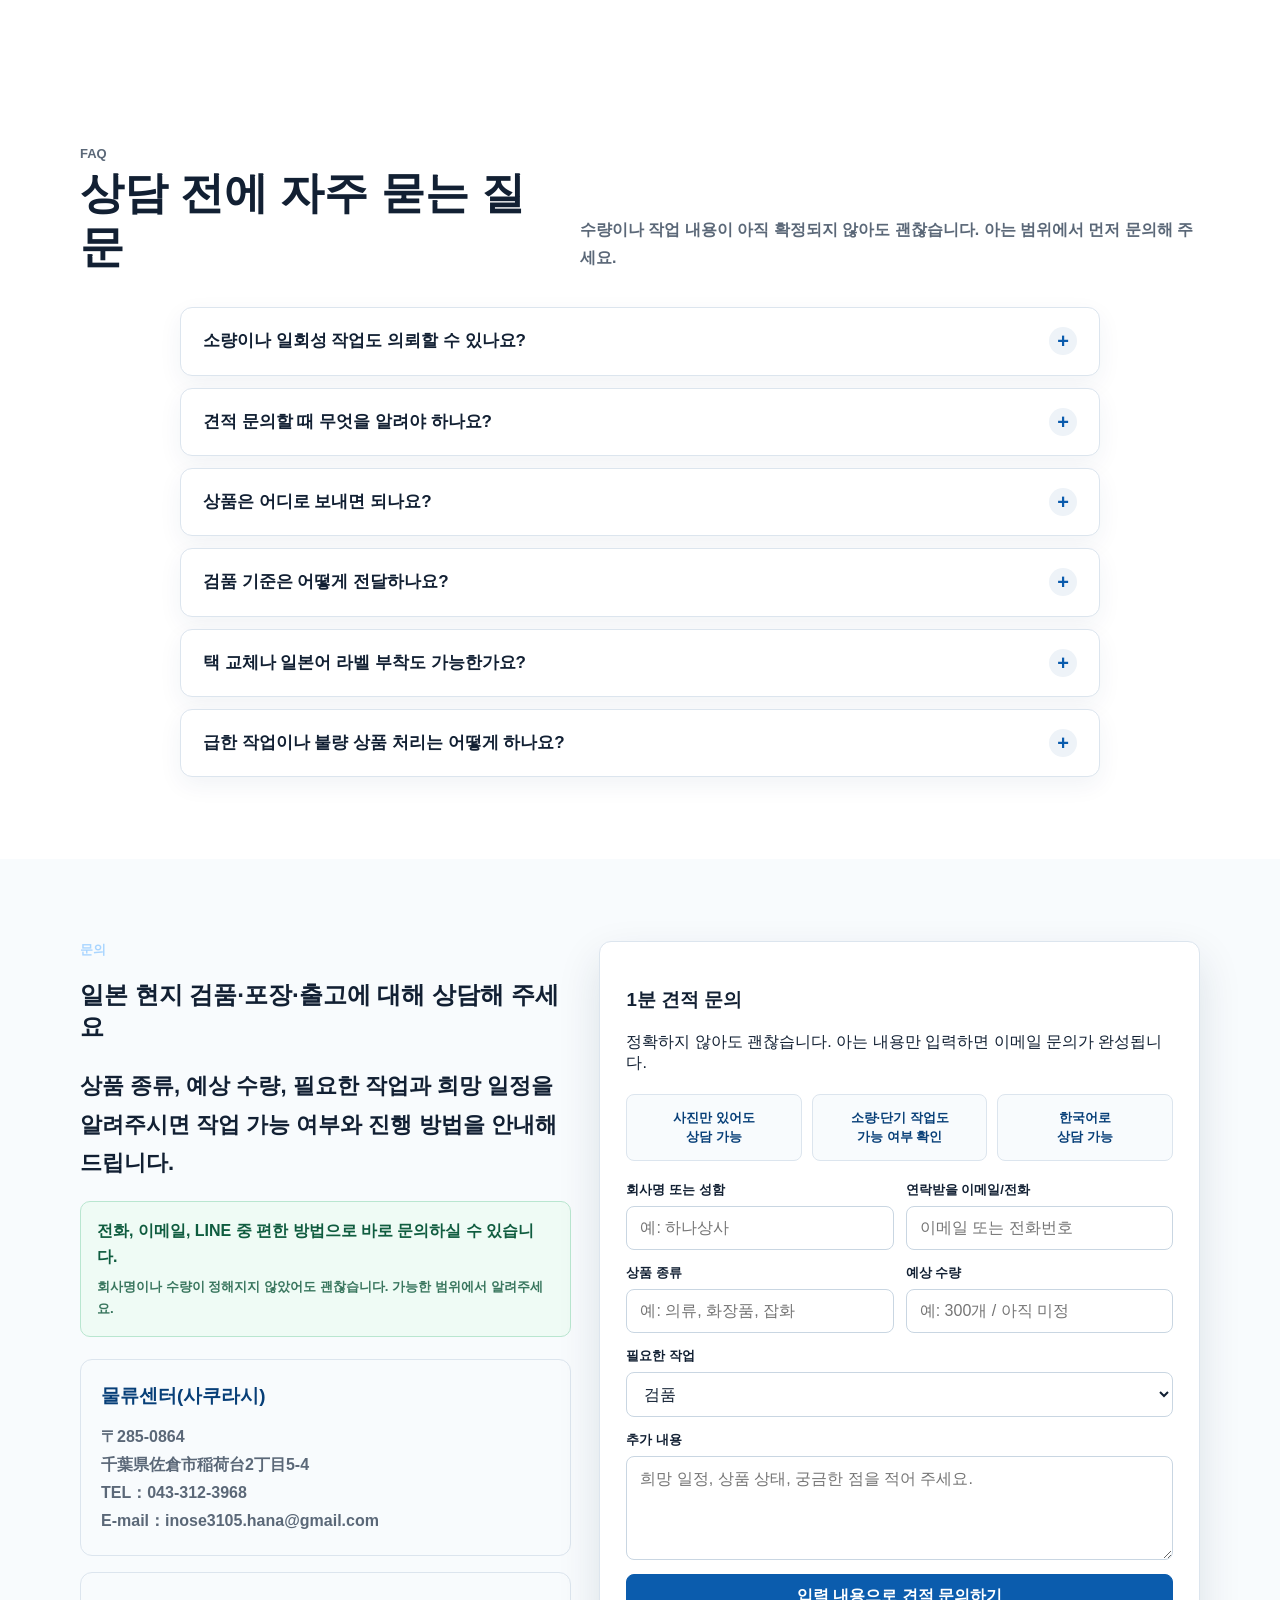
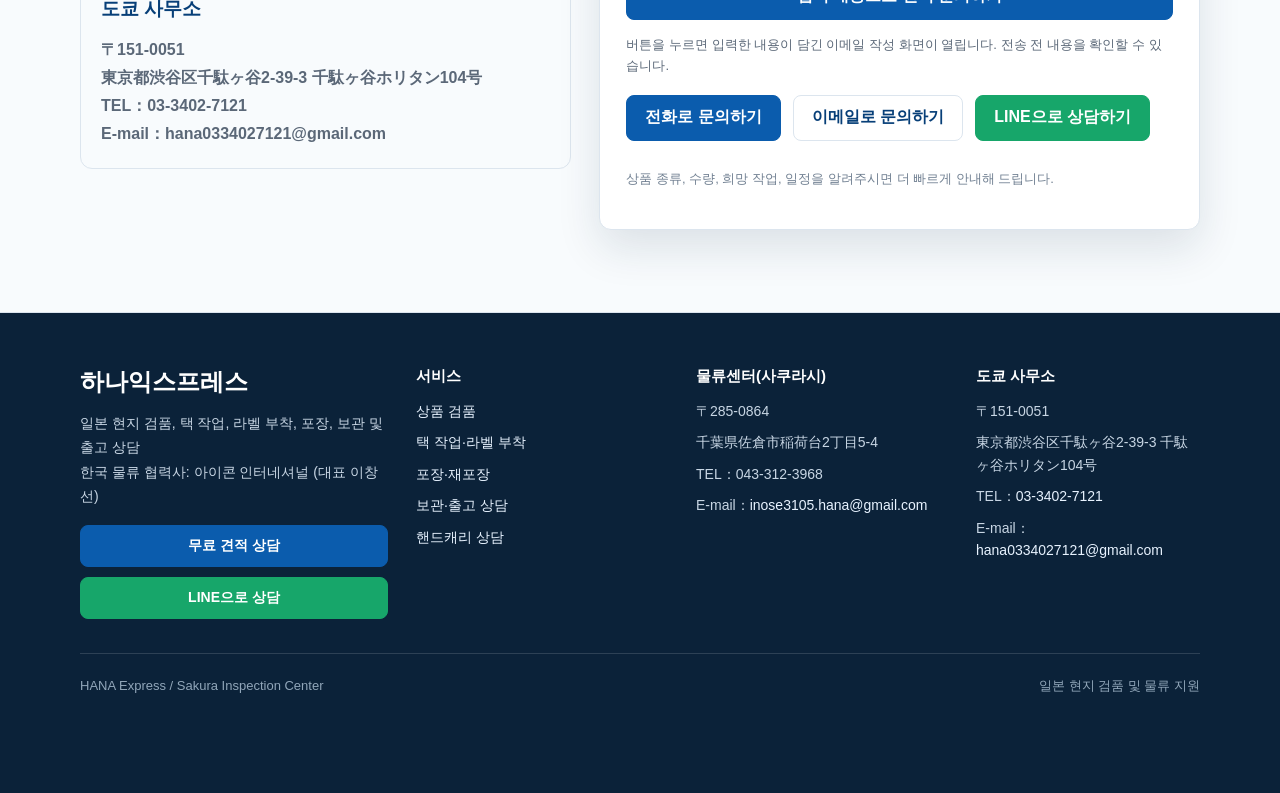
==== commit cd0f3013: "Add IKON partnership information" ====
--- a/ko/index.html
+++ b/ko/index.html
@@ -256,6 +256,8 @@
     .hero-note ul { display: grid; gap: 12px; margin: 0; padding: 0; list-style: none; }
     .hero-note li { display: flex; gap: 10px; line-height: 1.55; color: var(--sub); font-weight: 800; }
     .hero-note li::before { content: "✓"; color: var(--green); font-weight: 900; }
+    .partner-badge { display: inline-flex; align-items: center; gap: 9px; margin-top: 18px; padding: 9px 14px; border: 1px solid rgba(255,255,255,.35); border-radius: 999px; background: rgba(255,255,255,.12); color: #fff; font-size: 14px; font-weight: 850; }
+    .partner-badge::before { content: "✓"; color: #7df0bd; }
 
     section { padding: 82px 0; }
     section.soft { background: var(--soft); }
@@ -342,6 +344,13 @@
     }
     .reason-card strong, .step-card strong { display: block; margin-top: 14px; font-size: 18px; color: var(--ink); }
     .reason-card p, .step-card p { margin: 10px 0 0; color: var(--sub); line-height: 1.7; font-weight: 700; }
+    .partner-panel { display: grid; grid-template-columns: 1fr auto 1fr; align-items: stretch; gap: 18px; }
+    .partner-company { padding: 28px; border: 1px solid var(--line); border-radius: var(--radius); background: #fff; box-shadow: 0 8px 22px rgba(20,42,68,.05); }
+    .partner-company small { color: var(--blue); font-weight: 900; letter-spacing: .08em; }
+    .partner-company h3 { margin: 10px 0; font-size: 24px; color: var(--blue-dark); }
+    .partner-company p { margin: 0; color: var(--sub); line-height: 1.75; font-weight: 700; }
+    .partner-link { display: grid; place-items: center; align-self: center; width: 64px; height: 64px; border-radius: 50%; background: var(--blue); color: #fff; font-size: 24px; font-weight: 900; }
+    .partner-flow { margin: 22px 0 0; text-align: center; color: var(--ink); font-weight: 850; line-height: 1.7; }
     .step-number {
       display: grid;
       place-items: center;
@@ -590,6 +599,8 @@
       .hero .cta-row { margin-top: 24px; }
       .form-row, .trust-strip { grid-template-columns: 1fr; }
       .grid.two, .grid.three, .grid.four { grid-template-columns: 1fr; }
+      .partner-panel { grid-template-columns: 1fr; }
+      .partner-link { margin: -2px auto; transform: rotate(90deg); }
       section { padding: 58px 0; }
       .service-img, .photo-img { height: 190px; }
       .mobile-cta { display: flex; }
@@ -632,8 +643,9 @@
           <div class="cta-row">
             <a class="button primary" href="#quote" data-i18n="cta.quote">무료 견적 상담</a>
             <a class="button" href="#service" data-i18n="cta.service">서비스 자세히 보기</a>
-            <a class="button green" href="https://line.me/ti/p/CfdlTBG7Zn" target="_blank" rel="noopener" data-i18n="cta.line">LINE으로 문의</a>
-          </div>
+            <a class="button green" href="https://lin.ee/z5ZCQga" target="_blank" rel="noopener" data-i18n="cta.line">LINE으로 문의</a>
+          </div>
+          <div class="partner-badge" data-i18n="partner.badge">한국 물류 협력사: 아이콘 인터네셔널</div>
         </div>
         <aside class="hero-note">
           <strong data-i18n="hero.summaryTitle">10초 안에 확인하는 사쿠라 검품소</strong>
@@ -655,7 +667,7 @@
         <div class="emphasis" data-i18n="problems.emphasis">사쿠라 검품소가 일본 현지에서 검품부터 포장, 보관, 출고까지 한 번에 대응합니다.</div>
         <div class="cta-row">
           <a class="button primary" href="#quote" data-i18n="cta.possibility">작업 가능 여부 문의하기</a>
-          <a class="button green" href="https://line.me/ti/p/CfdlTBG7Zn" target="_blank" rel="noopener" data-i18n="cta.lineShort">LINE 상담</a>
+          <a class="button green" href="https://lin.ee/z5ZCQga" target="_blank" rel="noopener" data-i18n="cta.lineShort">LINE 상담</a>
         </div>
       </div>
     </section>
@@ -672,7 +684,7 @@
         <div class="grid two" id="serviceGrid"></div>
         <div class="cta-row">
           <a class="button primary" href="#quote" data-i18n="cta.possibility">作業可否を相談</a>
-          <a class="button green" href="https://line.me/ti/p/CfdlTBG7Zn" target="_blank" rel="noopener" data-i18n="cta.lineShort">LINE相談</a>
+          <a class="button green" href="https://lin.ee/z5ZCQga" target="_blank" rel="noopener" data-i18n="cta.lineShort">LINE相談</a>
         </div>
       </div>
     </section>
@@ -690,7 +702,22 @@
       </div>
     </section>
 
-    <section class="soft" id="process">
+    <section class="soft" id="partner">
+      <div class="wrap">
+        <div class="section-head">
+          <div><p class="eyebrow" data-i18n="partner.eyebrow">한·일 물류 네트워크</p><h2 data-i18n="partner.title">한국과 일본을 연결하는 물류 협력 체계</h2></div>
+          <p data-i18n="partner.desc">하나익스프레스는 한국 물류회사 아이콘 인터네셔널과 협력하여 한국 내 픽업·수출입 대응부터 일본 현지 검품·가공·출고까지 상담할 수 있는 체계를 갖추고 있습니다.</p>
+        </div>
+        <div class="partner-panel">
+          <article class="partner-company"><small data-i18n="partner.koreaLabel">한국 물류 협력사</small><h3>IKON International</h3><p data-i18n="partner.koreaDesc">대표: 이창선<br>한국 내 픽업, 수출입 및 핸드캐리 업무 협력</p></article>
+          <div class="partner-link" aria-hidden="true">↔</div>
+          <article class="partner-company"><small data-i18n="partner.japanLabel">일본 현지 협력사</small><h3>HANA Express</h3><p data-i18n="partner.japanDesc">일본 현지 검품, 택·라벨 작업, 포장, 보관 및 출고 담당</p></article>
+        </div>
+        <p class="partner-flow" data-i18n="partner.flow">한국 픽업·수출입 상담 ⇄ 일본 입고·검품·가공·출고</p>
+      </div>
+    </section>
+
+    <section id="process">
       <div class="wrap">
         <div class="section-head">
           <div>
@@ -702,7 +729,7 @@
         <div class="grid three" id="processGrid"></div>
         <div class="cta-row">
           <a class="button primary" href="#quote" data-i18n="cta.quote">無料見積り相談</a>
-          <a class="button green" href="https://line.me/ti/p/CfdlTBG7Zn" target="_blank" rel="noopener" data-i18n="cta.lineShort">LINE相談</a>
+          <a class="button green" href="https://lin.ee/z5ZCQga" target="_blank" rel="noopener" data-i18n="cta.lineShort">LINE相談</a>
         </div>
       </div>
     </section>
@@ -782,7 +809,7 @@
           <div class="contact-actions">
             <a class="button primary" href="tel:+81334027121" data-i18n="inquiry.phone">電話で相談する</a>
             <a class="button" href="mailto:hana0334027121@gmail.com?subject=%E3%83%8F%E3%83%8A%E3%82%A8%E3%82%AF%E3%82%B9%E3%83%97%E3%83%AC%E3%82%B9%20%E6%A4%9C%E5%93%81%E3%83%BB%E6%A2%B1%E5%8C%85%E3%83%BB%E5%87%BA%E8%8D%B7%E7%9B%B8%E8%AB%87" data-i18n="inquiry.email" data-contact="email">メールで相談する</a>
-            <a class="button green" href="https://line.me/ti/p/CfdlTBG7Zn" target="_blank" rel="noopener" data-i18n="cta.lineConsult">LINEで相談する</a>
+            <a class="button green" href="https://lin.ee/z5ZCQga" target="_blank" rel="noopener" data-i18n="cta.lineConsult">LINEで相談する</a>
           </div>
           <p class="seo-line" data-i18n="inquiry.note">商品カテゴリー、数量、希望作業、納期がわかる範囲でご連絡ください。</p>
         </aside>
@@ -805,7 +832,7 @@
 
   <div class="mobile-cta">
     <a class="button primary" href="tel:+81334027121" data-i18n="cta.quoteMobile">電話相談</a>
-    <a class="button green" href="https://line.me/ti/p/CfdlTBG7Zn" target="_blank" rel="noopener" data-i18n="cta.lineMobile">LINE相談</a>
+    <a class="button green" href="https://lin.ee/z5ZCQga" target="_blank" rel="noopener" data-i18n="cta.lineMobile">LINE相談</a>
   </div>
 
   <footer class="footer">
@@ -814,9 +841,10 @@
         <div>
           <h2 data-i18n="footer.brand">佐倉検品所</h2>
           <p data-i18n="footer.text">日本国内の検品、タグ付け、ラベル貼り、梱包、保管、出荷相談</p>
+          <p data-i18n="footer.partner">한국 물류 협력사: 아이콘 인터네셔널 (대표 이창선)</p>
           <div class="footer-actions">
             <a class="button primary" href="#quote" data-i18n="footer.quote">無料見積り相談</a>
-            <a class="button green" href="https://line.me/ti/p/CfdlTBG7Zn" target="_blank" rel="noopener" data-i18n="footer.line">LINEで相談</a>
+            <a class="button green" href="https://lin.ee/z5ZCQga" target="_blank" rel="noopener" data-i18n="footer.line">LINEで相談</a>
           </div>
         </div>
         <div>
@@ -856,7 +884,7 @@
   </footer>
 
   <script>
-    const lineUrl = "https://line.me/ti/p/CfdlTBG7Zn";
+    const lineUrl = "https://lin.ee/z5ZCQga";
     const text = {
       ko: {
         meta: {
@@ -876,6 +904,7 @@
           "hero.lead": "일본에 도착한 상품의 불량·라벨·포장 문제, 현지에서 바로 해결하세요.",
           "hero.sub": "의류·화장품·잡화의 검품, 택갈이, 일본어 라벨 부착, 재포장, 보관과 일본 국내 출고까지 필요한 작업만 맡길 수 있습니다. 사진과 예상 수량만 보내도 작업 가능 여부를 확인해 드립니다.",
           "hero.summaryTitle": "10초 안에 확인하는 하나익스프레스",
+          "partner.badge": "한국 물류 협력사: 아이콘 인터네셔널",
           "cta.quote": "무료 견적 상담",
           "cta.service": "서비스 자세히 보기",
           "cta.line": "LINE으로 문의",
@@ -894,6 +923,14 @@
           "reasons.eyebrow": "강점",
           "reasons.title": "사쿠라 검품소를 선택하는 이유",
           "reasons.desc": "과장된 약속보다 실제 현장에서 가능한 범위를 확인하고, 고객별 작업 방식에 맞춰 상담합니다.",
+          "partner.eyebrow": "한·일 물류 네트워크",
+          "partner.title": "한국과 일본을 연결하는 물류 협력 체계",
+          "partner.desc": "하나익스프레스는 한국 물류회사 아이콘 인터네셔널과 협력하여 한국 내 픽업·수출입 대응부터 일본 현지 검품·가공·출고까지 상담할 수 있는 체계를 갖추고 있습니다.",
+          "partner.koreaLabel": "한국 물류 협력사",
+          "partner.koreaDesc": "대표: 이창선<br>한국 내 픽업, 수출입 및 핸드캐리 업무 협력",
+          "partner.japanLabel": "일본 현지 협력사",
+          "partner.japanDesc": "일본 현지 검품, 택·라벨 작업, 포장, 보관 및 출고 담당",
+          "partner.flow": "한국 픽업·수출입 상담 ⇄ 일본 입고·검품·가공·출고",
           "process.eyebrow": "진행 과정",
           "process.title": "처음 의뢰하시는 분도 이해하기 쉬운 흐름",
           "process.desc": "수량, 작업 내용, 출고 일정이 확정되지 않았어도 먼저 상담 가능합니다.",
@@ -920,6 +957,7 @@
           "news.desc": "일본 현지 검품, 포장, 라벨 작업 및 출고와 관련된 유용한 정보와 작업 소식을 전해드립니다.",
           "footer.brand": "하나익스프레스",
           "footer.text": "일본 현지 검품, 택 작업, 라벨 부착, 포장, 보관 및 출고 상담",
+          "footer.partner": "한국 물류 협력사: 아이콘 인터네셔널 (대표 이창선)",
           "footer.quote": "무료 견적 상담",
           "footer.line": "LINE으로 상담",
           "footer.serviceTitle": "서비스",
@@ -1038,6 +1076,7 @@
           "hero.lead": "検品・タグ付け・梱包作業を、必要な時だけ外部委託",
           "hero.sub": "アパレル、雑貨、化粧品などの検品、タグ付け、ラベル貼り、セット組み、再梱包、保管、出荷まで一括で対応します。小ロット、スポット案件、繁忙期のみのご依頼もご相談ください。",
           "hero.summaryTitle": "10秒でわかるハナエクスプレス",
+          "partner.badge": "韓国物流パートナー：IKON International",
           "cta.quote": "無料見積り相談",
           "cta.service": "サービスを見る",
           "cta.line": "LINEで相談",
@@ -1056,6 +1095,14 @@
           "reasons.eyebrow": "強み",
           "reasons.title": "佐倉検品所が選ばれる理由",
           "reasons.desc": "過度な表現ではなく、現場で対応可能な範囲を確認し、お客様ごとの作業方法に合わせてご提案します。",
+          "partner.eyebrow": "KOREA–JAPAN NETWORK",
+          "partner.title": "韓国と日本をつなぐ物流協力体制",
+          "partner.desc": "ハナエクスプレスは、韓国の物流会社IKON Internationalと協力し、韓国側の集荷・輸出入対応から日本国内の検品・加工・出荷までご相談いただける体制を整えています。",
+          "partner.koreaLabel": "韓国物流パートナー",
+          "partner.koreaDesc": "代表：イ・チャンソン<br>韓国側の集荷、輸出入およびハンドキャリー業務を連携",
+          "partner.japanLabel": "日本側パートナー",
+          "partner.japanDesc": "日本国内の検品、タグ・ラベル作業、梱包、保管および出荷を担当",
+          "partner.flow": "韓国での集荷・輸出入相談 ⇄ 日本での受入・検品・加工・出荷",
           "process.eyebrow": "流れ",
           "process.title": "初めてのご依頼でもわかりやすい流れ",
           "process.desc": "数量、作業内容、出荷日が未定でも、まずはご相談いただけます。",
@@ -1082,6 +1129,7 @@
           "news.desc": "検品、タグ付け、梱包、出荷に関する情報や、現場の取り組みをご紹介します。",
           "footer.brand": "ハナエクスプレス",
           "footer.text": "日本国内の検品代行、タグ付け、ラベル貼り、梱包代行、保管、出荷代行のご相談",
+          "footer.partner": "韓国物流パートナー：IKON International（代表 イ・チャンソン）",
           "footer.quote": "無料見積り相談",
           "footer.line": "LINEで相談",
           "footer.serviceTitle": "サービス",
@@ -1287,8 +1335,8 @@
     document.querySelectorAll('a[href^="mailto:"]').forEach((link) => link.addEventListener("click", () => {
       if (typeof gtag === "function") gtag("event", "contact_click", { contact_method: "email", page_language: currentLang });
     }));
-    document.querySelectorAll('a[href*="line.me"]').forEach((link) => link.addEventListener("click", () => {
-      if (typeof gtag === "function") gtag("event", "contact_click", { contact_method: "line", page_language: currentLang });
+    document.querySelectorAll('a[href*="lin.ee"]').forEach((link) => link.addEventListener("click", () => {
+      if (typeof gtag === "function") gtag("event", "contact_click", { contact_method: "line", page_language: currentLang, link_location: link.closest(".hero") ? "hero" : "body" });
     }));
     document.getElementById("quickQuote")?.addEventListener("submit", (event) => {
       event.preventDefault();
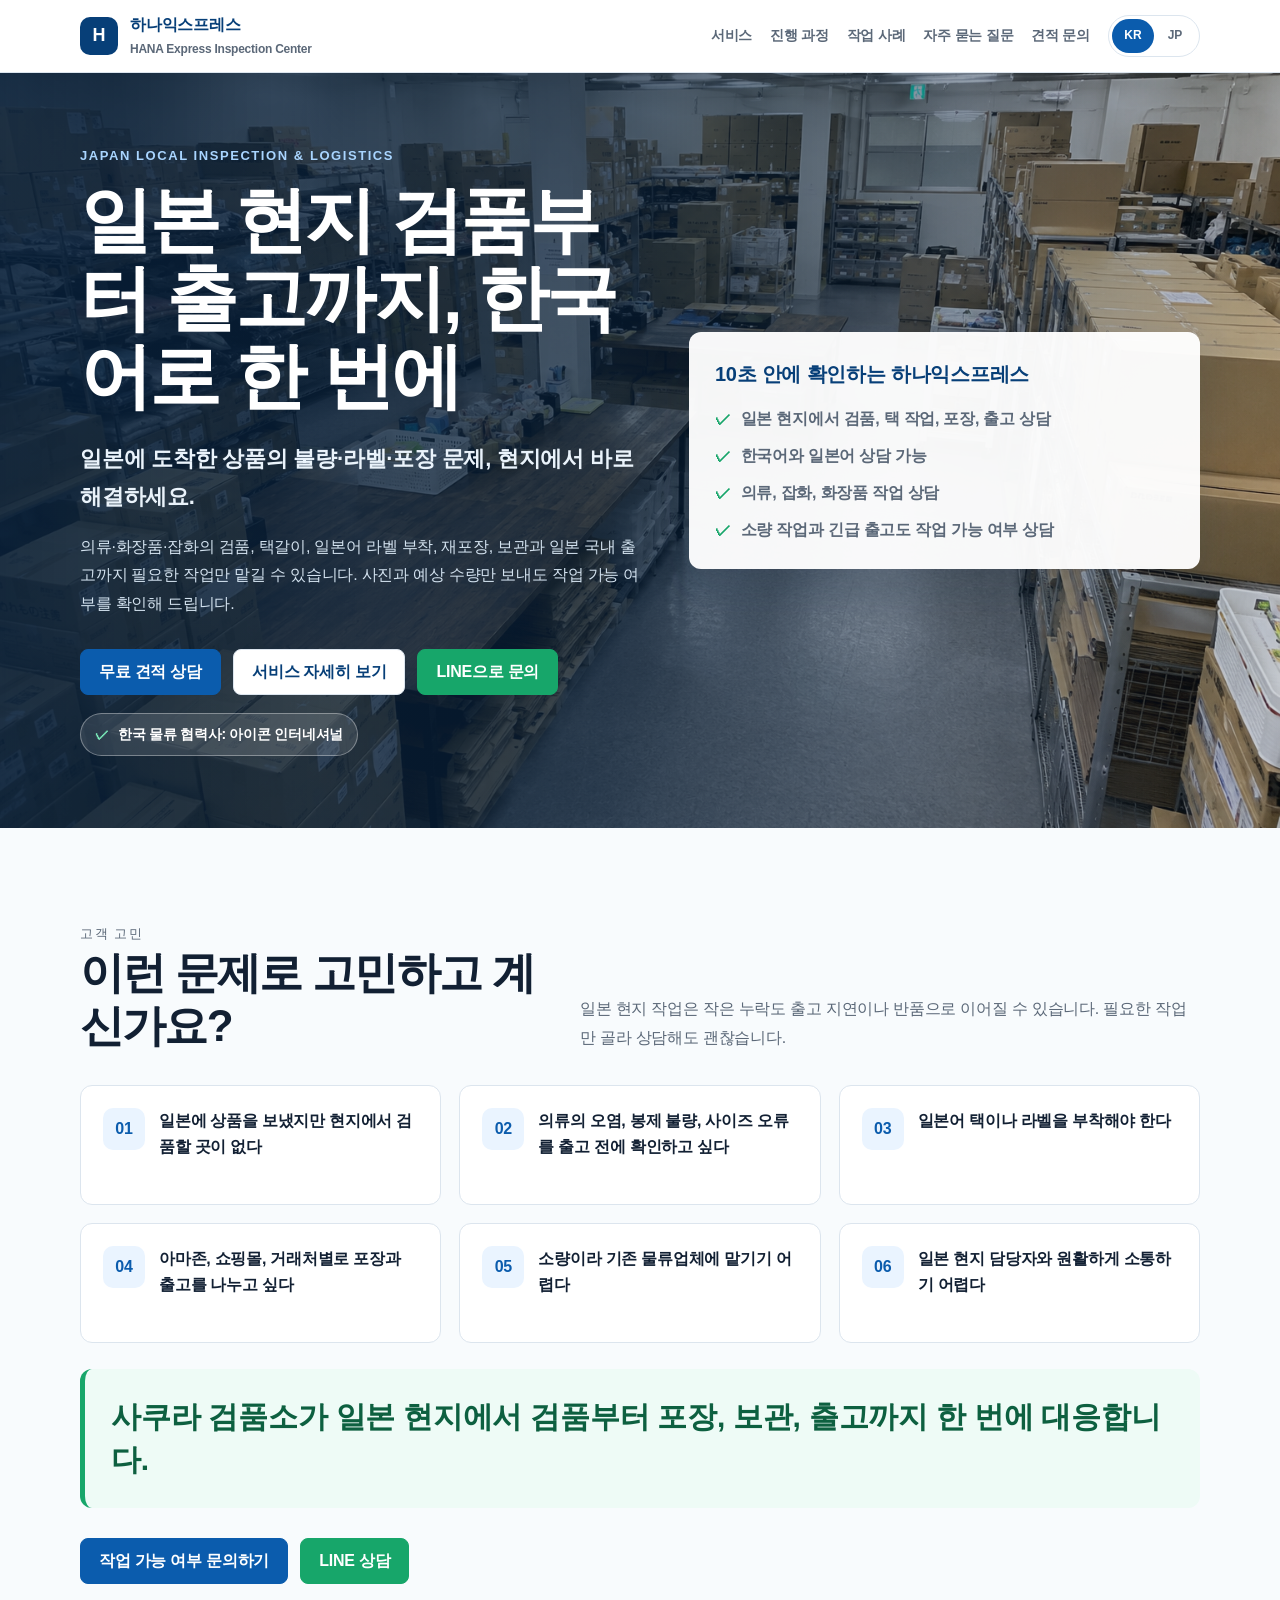
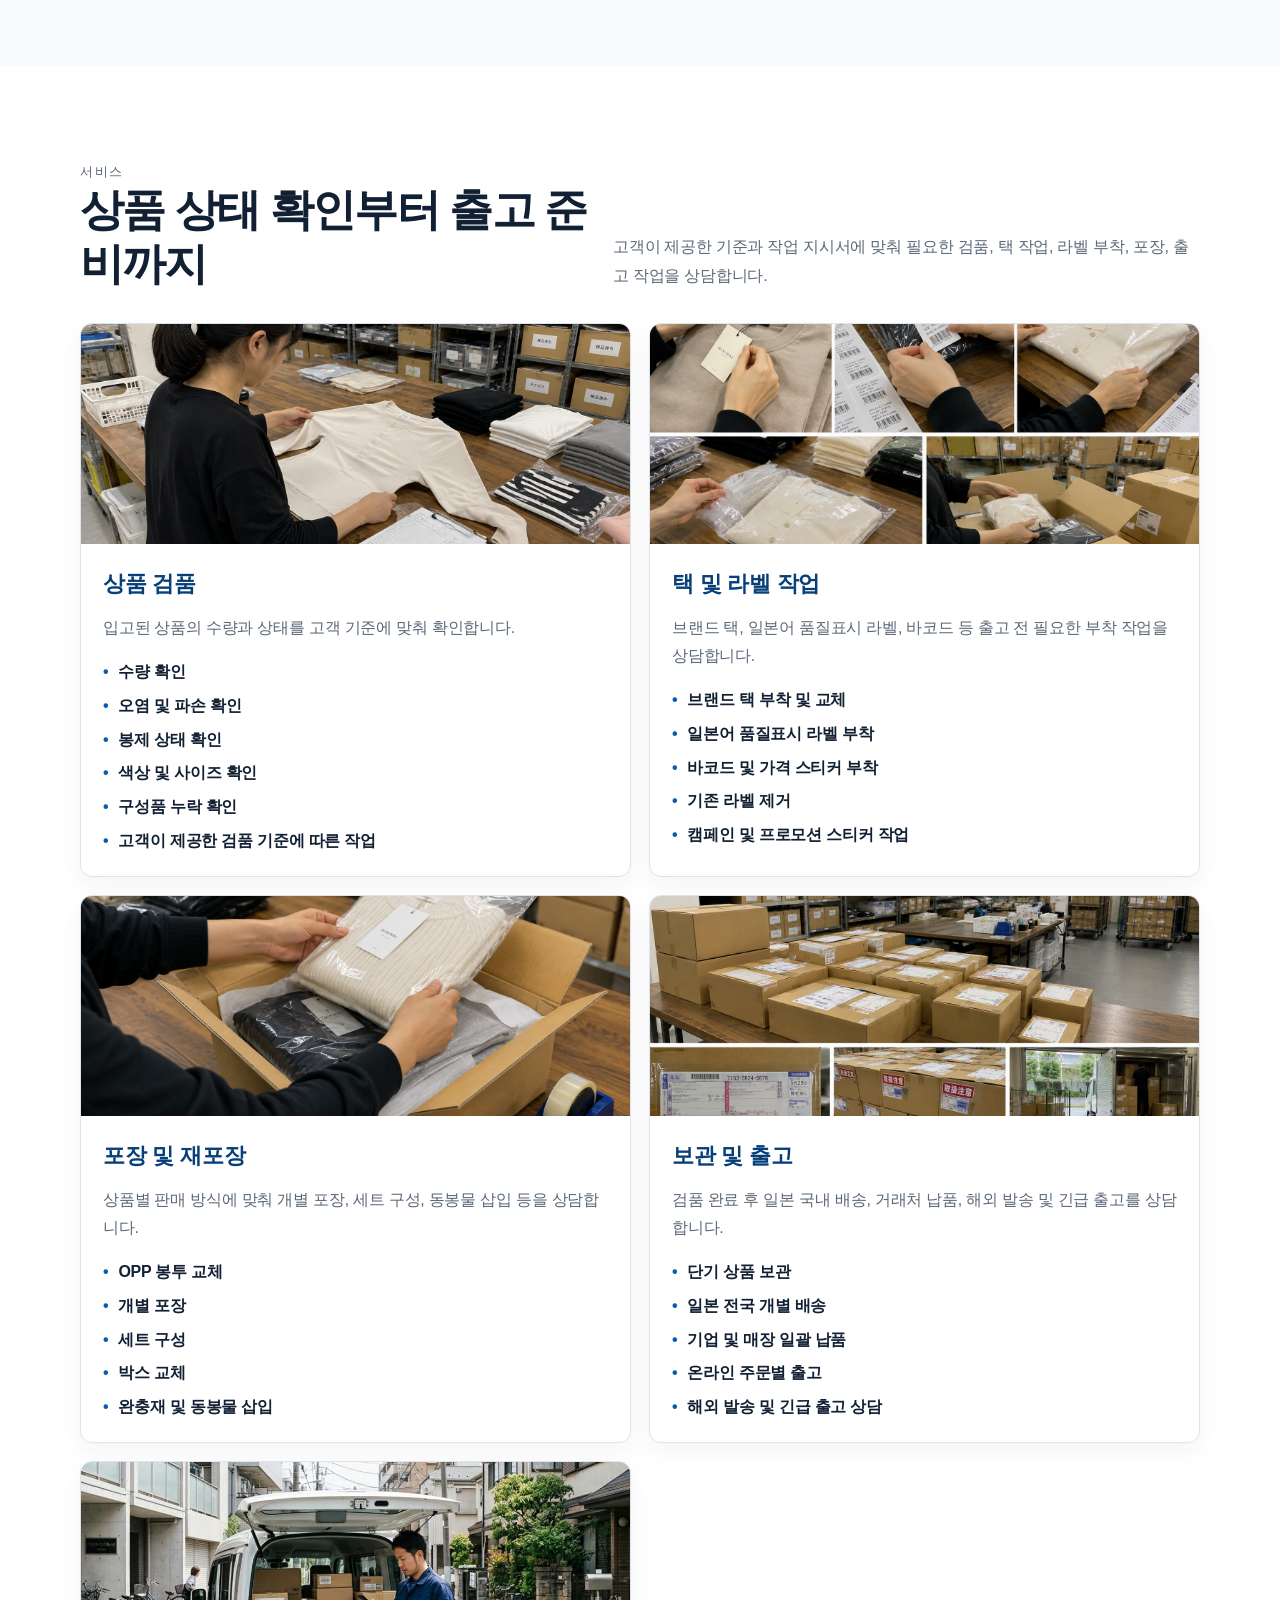
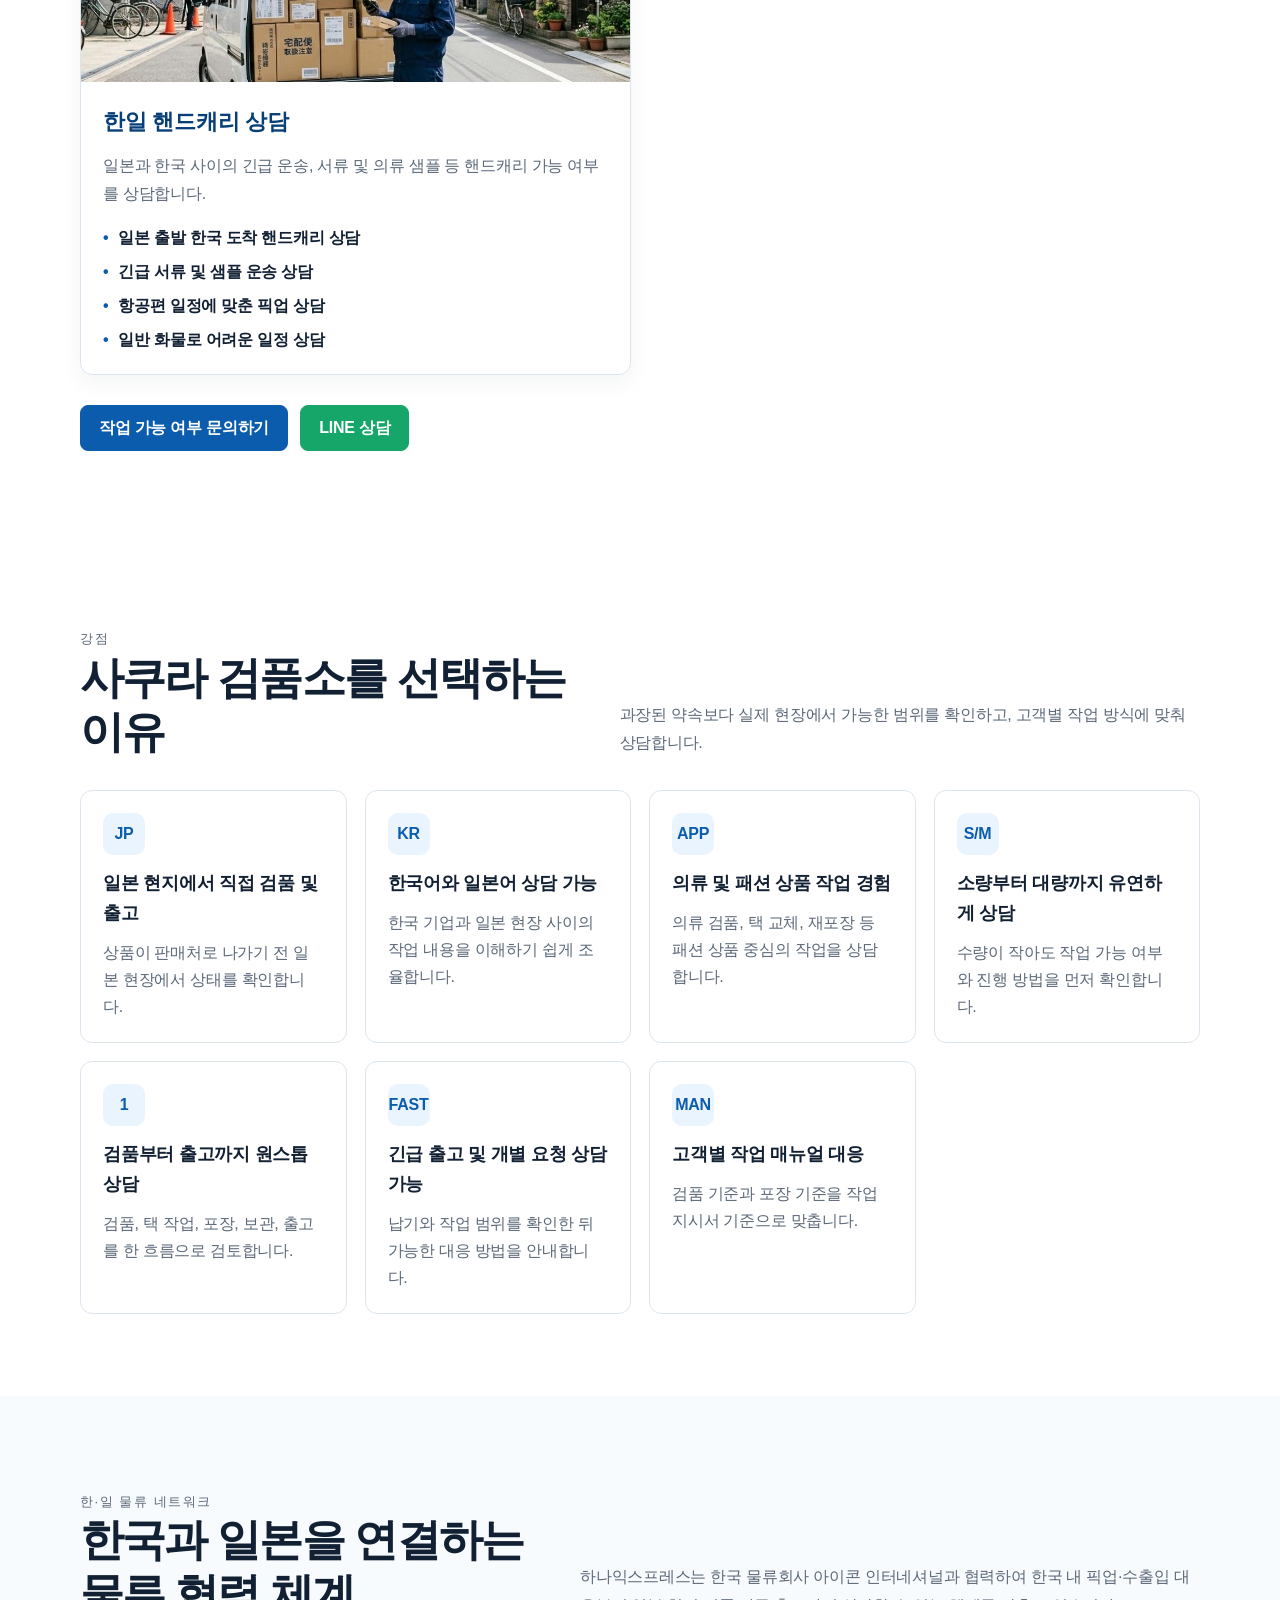
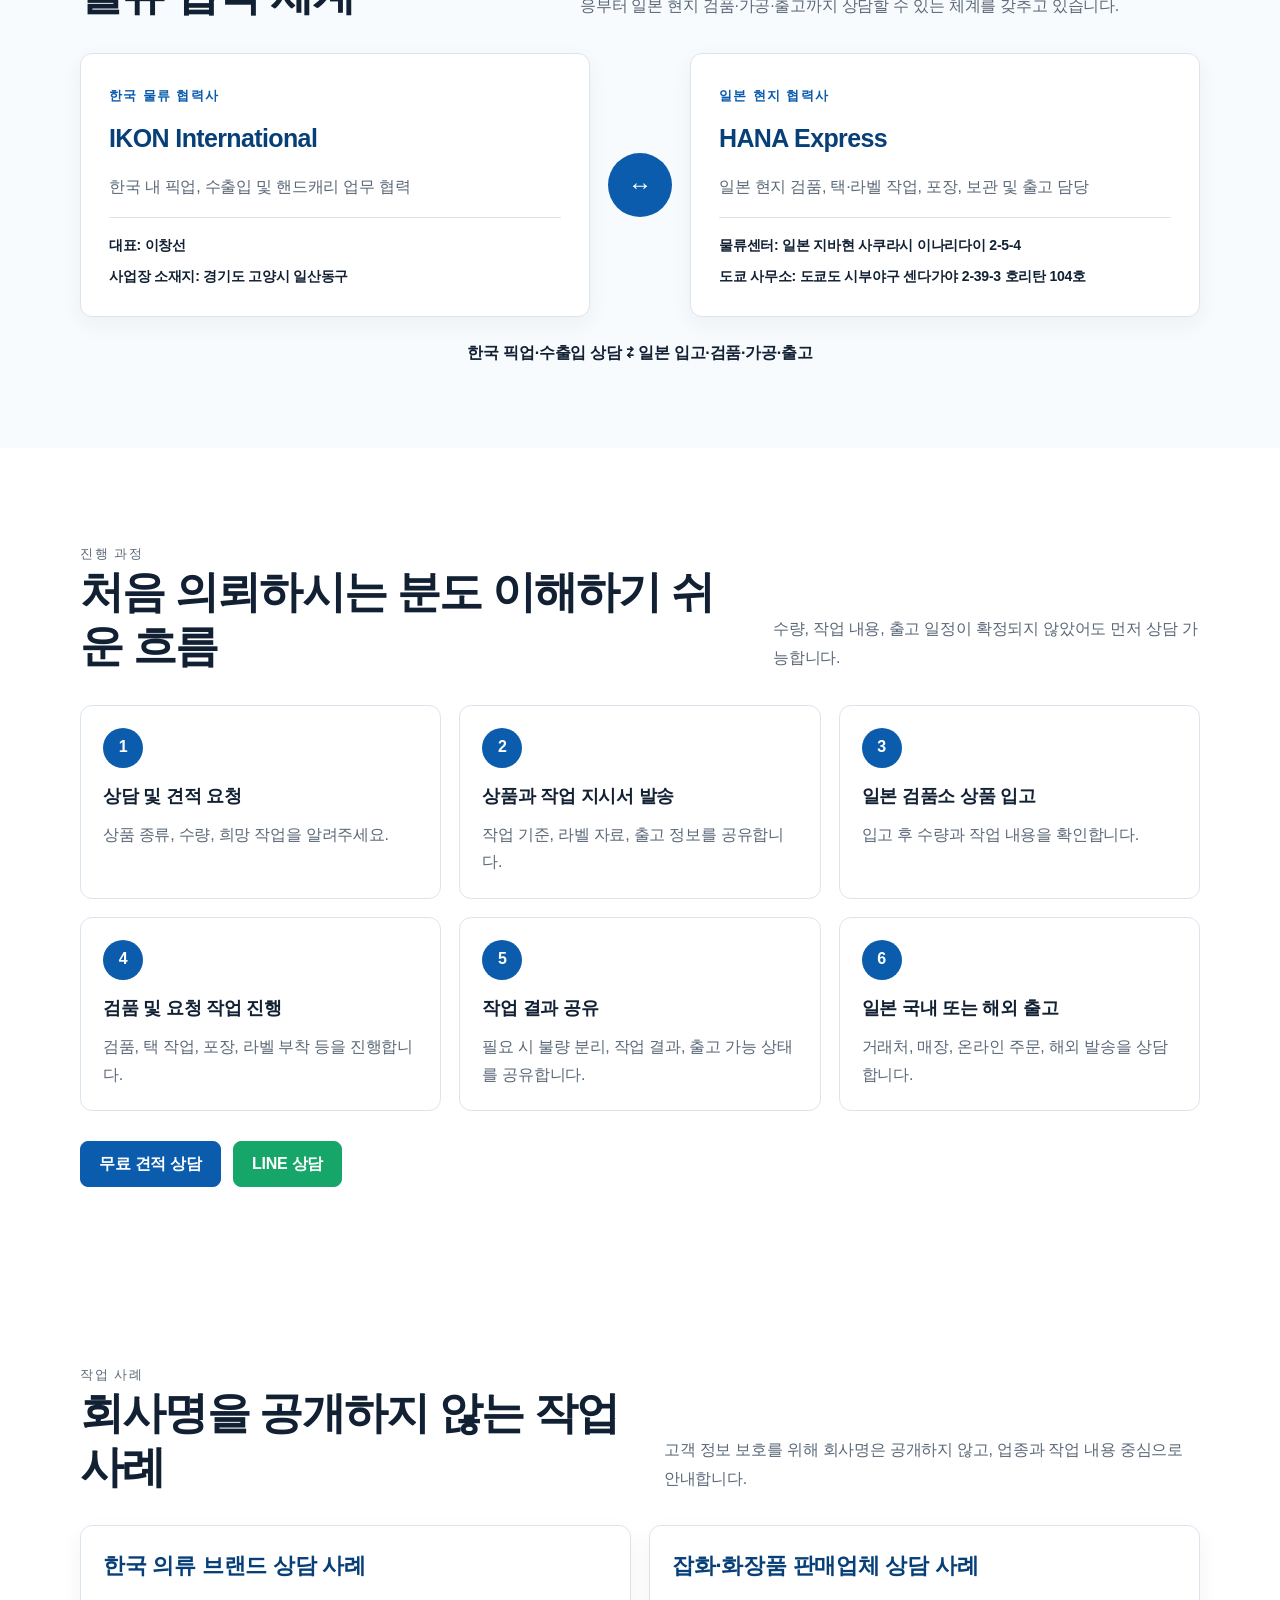
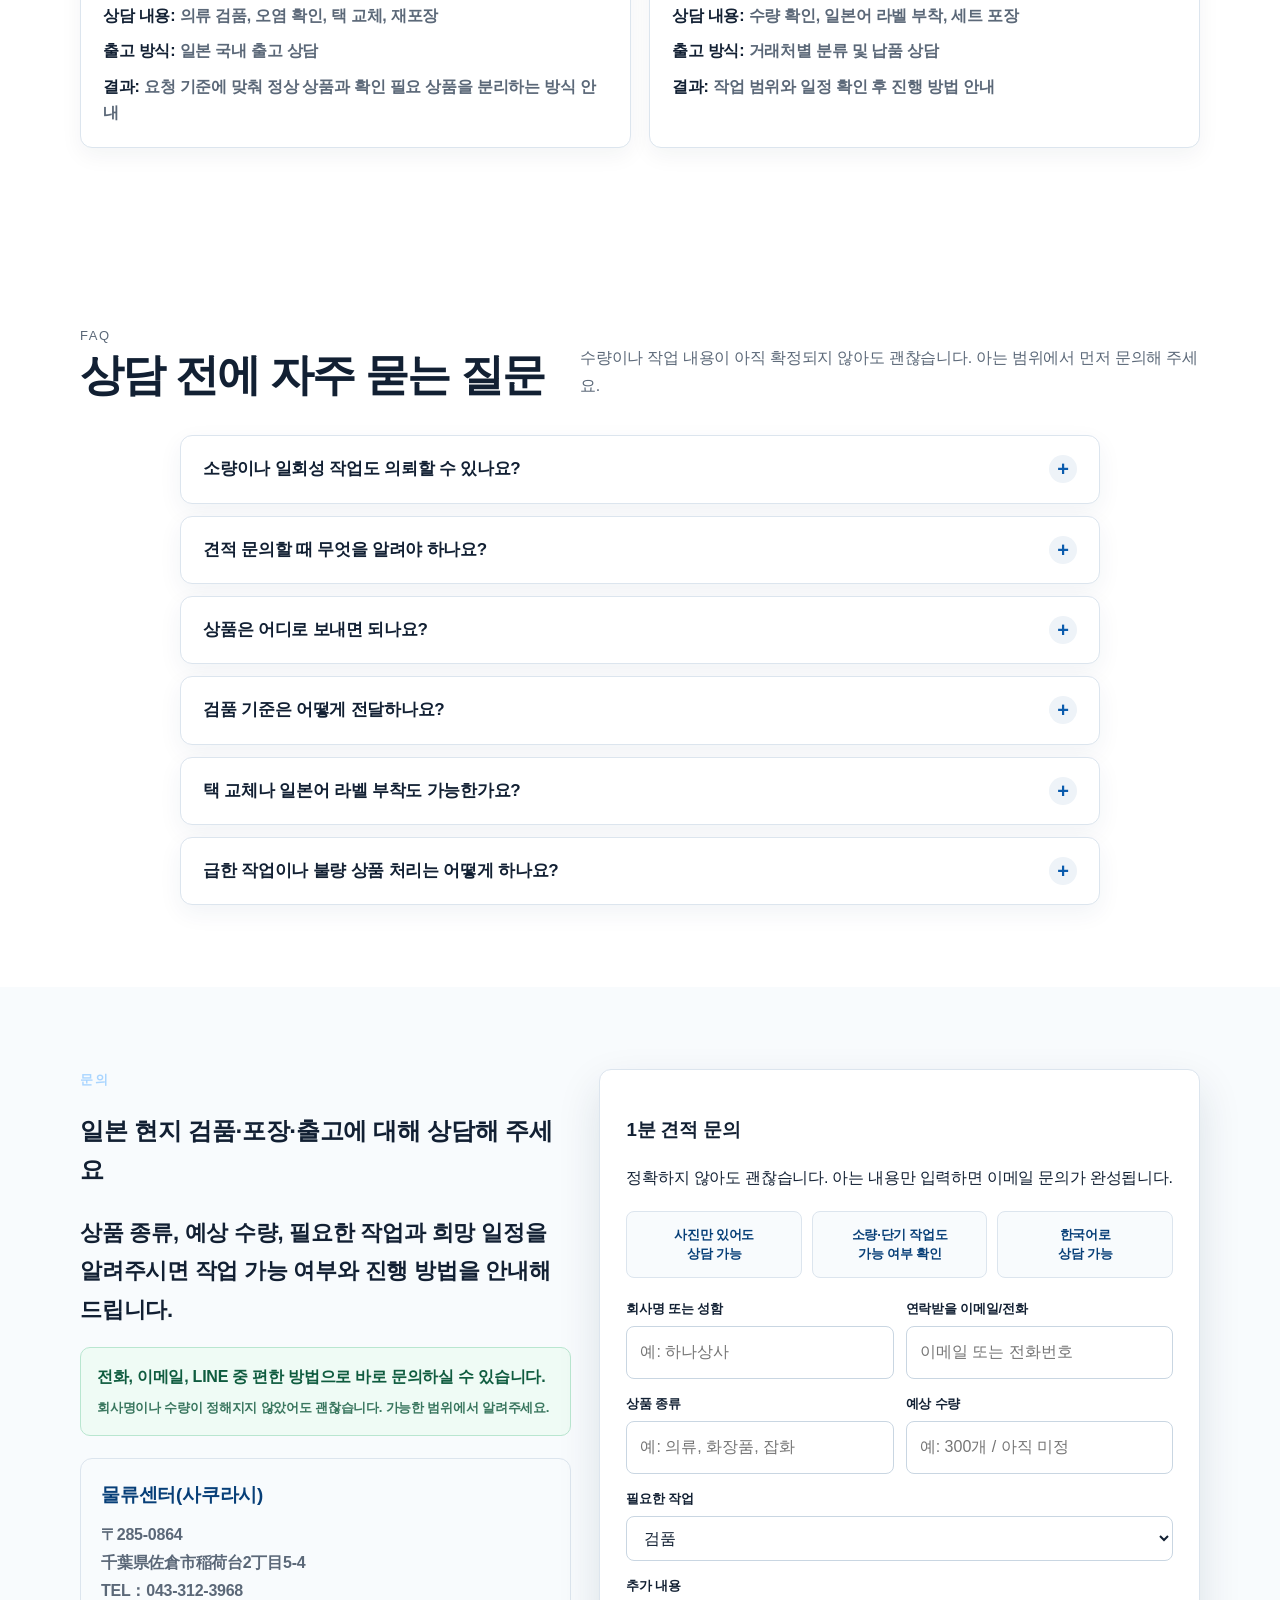
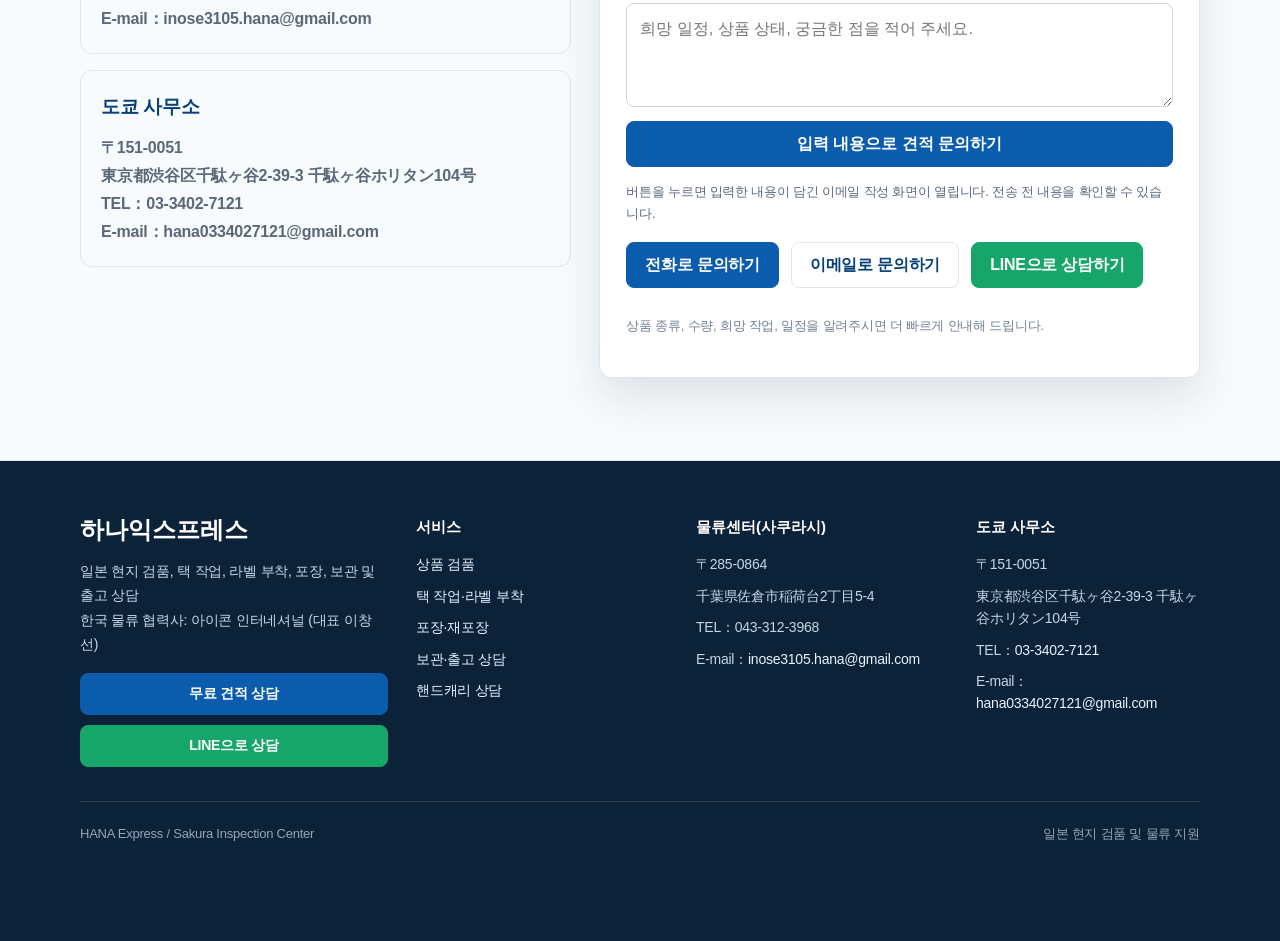
==== commit 8a2b9915: "Polish corporate typography and partner addresses" ====
--- a/ko/index.html
+++ b/ko/index.html
@@ -609,6 +609,29 @@
       .footer-bottom { display: block; }
       .footer-bottom span { display: block; margin-top: 8px; }
     }
+    /* Corporate typography and responsive polish */
+    body { letter-spacing: -.015em; font-size: 16px; line-height: 1.65; -webkit-font-smoothing: antialiased; text-rendering: optimizeLegibility; }
+    .brand { font-weight: 800; }
+    .nav { font-weight: 700; }
+    .button { font-weight: 750; }
+    .eyebrow { font-weight: 800; letter-spacing: .12em; }
+    h1, .section-head h2 { letter-spacing: -.04em; font-weight: 800; }
+    .section-head p, .card p, .reason-card p, .step-card p, .partner-company p { font-weight: 500; }
+    .partner-company small { font-weight: 800; letter-spacing: .1em; }
+    .partner-company h3 { margin-bottom: 14px; font-size: 25px; letter-spacing: -.025em; }
+    .partner-details { display: grid; gap: 7px; margin-top: 16px; padding-top: 16px; border-top: 1px solid var(--line); color: var(--ink); font-size: 14px; line-height: 1.65; font-weight: 600; }
+    @media (max-width: 720px) {
+      body { font-size: 15px; }
+      .wrap { width: min(100% - 28px, 1120px); }
+      .hero { min-height: auto; padding: 62px 0; }
+      h1 { font-size: clamp(34px, 10vw, 46px); line-height: 1.14; letter-spacing: -.045em; }
+      .lead { font-size: 18px; line-height: 1.65; }
+      .sublead { font-size: 15px; line-height: 1.75; }
+      .section-head h2 { font-size: 30px; line-height: 1.25; }
+      .partner-company { padding: 23px 21px; }
+      .partner-company h3 { font-size: 22px; }
+      .partner-badge { border-radius: 10px; line-height: 1.5; }
+    }
   </style>
 </head>
 <body>
@@ -709,9 +732,9 @@
           <p data-i18n="partner.desc">하나익스프레스는 한국 물류회사 아이콘 인터네셔널과 협력하여 한국 내 픽업·수출입 대응부터 일본 현지 검품·가공·출고까지 상담할 수 있는 체계를 갖추고 있습니다.</p>
         </div>
         <div class="partner-panel">
-          <article class="partner-company"><small data-i18n="partner.koreaLabel">한국 물류 협력사</small><h3>IKON International</h3><p data-i18n="partner.koreaDesc">대표: 이창선<br>한국 내 픽업, 수출입 및 핸드캐리 업무 협력</p></article>
+          <article class="partner-company"><small data-i18n="partner.koreaLabel">한국 물류 협력사</small><h3>IKON International</h3><p data-i18n="partner.koreaDesc">한국 내 픽업, 수출입 및 핸드캐리 업무 협력</p><div class="partner-details"><span data-i18n="partner.koreaRep">대표: 이창선</span><span data-i18n="partner.koreaAddress">사업장 소재지: 경기도 고양시 일산동구</span></div></article>
           <div class="partner-link" aria-hidden="true">↔</div>
-          <article class="partner-company"><small data-i18n="partner.japanLabel">일본 현지 협력사</small><h3>HANA Express</h3><p data-i18n="partner.japanDesc">일본 현지 검품, 택·라벨 작업, 포장, 보관 및 출고 담당</p></article>
+          <article class="partner-company"><small data-i18n="partner.japanLabel">일본 현지 협력사</small><h3>HANA Express</h3><p data-i18n="partner.japanDesc">일본 현지 검품, 택·라벨 작업, 포장, 보관 및 출고 담당</p><div class="partner-details"><span data-i18n="partner.japanCenter">물류센터: 일본 지바현 사쿠라시 이나리다이 2-5-4</span><span data-i18n="partner.japanOffice">도쿄 사무소: 도쿄도 시부야구 센다가야 2-39-3 호리탄 104호</span></div></article>
         </div>
         <p class="partner-flow" data-i18n="partner.flow">한국 픽업·수출입 상담 ⇄ 일본 입고·검품·가공·출고</p>
       </div>
@@ -927,9 +950,13 @@
           "partner.title": "한국과 일본을 연결하는 물류 협력 체계",
           "partner.desc": "하나익스프레스는 한국 물류회사 아이콘 인터네셔널과 협력하여 한국 내 픽업·수출입 대응부터 일본 현지 검품·가공·출고까지 상담할 수 있는 체계를 갖추고 있습니다.",
           "partner.koreaLabel": "한국 물류 협력사",
-          "partner.koreaDesc": "대표: 이창선<br>한국 내 픽업, 수출입 및 핸드캐리 업무 협력",
+          "partner.koreaDesc": "한국 내 픽업, 수출입 및 핸드캐리 업무 협력",
+          "partner.koreaRep": "대표: 이창선",
+          "partner.koreaAddress": "사업장 소재지: 경기도 고양시 일산동구",
           "partner.japanLabel": "일본 현지 협력사",
           "partner.japanDesc": "일본 현지 검품, 택·라벨 작업, 포장, 보관 및 출고 담당",
+          "partner.japanCenter": "물류센터: 일본 지바현 사쿠라시 이나리다이 2-5-4",
+          "partner.japanOffice": "도쿄 사무소: 도쿄도 시부야구 센다가야 2-39-3 호리탄 104호",
           "partner.flow": "한국 픽업·수출입 상담 ⇄ 일본 입고·검품·가공·출고",
           "process.eyebrow": "진행 과정",
           "process.title": "처음 의뢰하시는 분도 이해하기 쉬운 흐름",
@@ -1099,9 +1126,13 @@
           "partner.title": "韓国と日本をつなぐ物流協力体制",
           "partner.desc": "ハナエクスプレスは、韓国の物流会社IKON Internationalと協力し、韓国側の集荷・輸出入対応から日本国内の検品・加工・出荷までご相談いただける体制を整えています。",
           "partner.koreaLabel": "韓国物流パートナー",
-          "partner.koreaDesc": "代表：イ・チャンソン<br>韓国側の集荷、輸出入およびハンドキャリー業務を連携",
+          "partner.koreaDesc": "韓国側の集荷、輸出入およびハンドキャリー業務を連携",
+          "partner.koreaRep": "代表：イ・チャンソン",
+          "partner.koreaAddress": "所在地：韓国 京畿道 高陽市 一山東区",
           "partner.japanLabel": "日本側パートナー",
           "partner.japanDesc": "日本国内の検品、タグ・ラベル作業、梱包、保管および出荷を担当",
+          "partner.japanCenter": "物流センター：千葉県佐倉市稲荷台2丁目5-4",
+          "partner.japanOffice": "東京事務所：東京都渋谷区千駄ヶ谷2-39-3 千駄ヶ谷ホリタン104号",
           "partner.flow": "韓国での集荷・輸出入相談 ⇄ 日本での受入・検品・加工・出荷",
           "process.eyebrow": "流れ",
           "process.title": "初めてのご依頼でもわかりやすい流れ",
